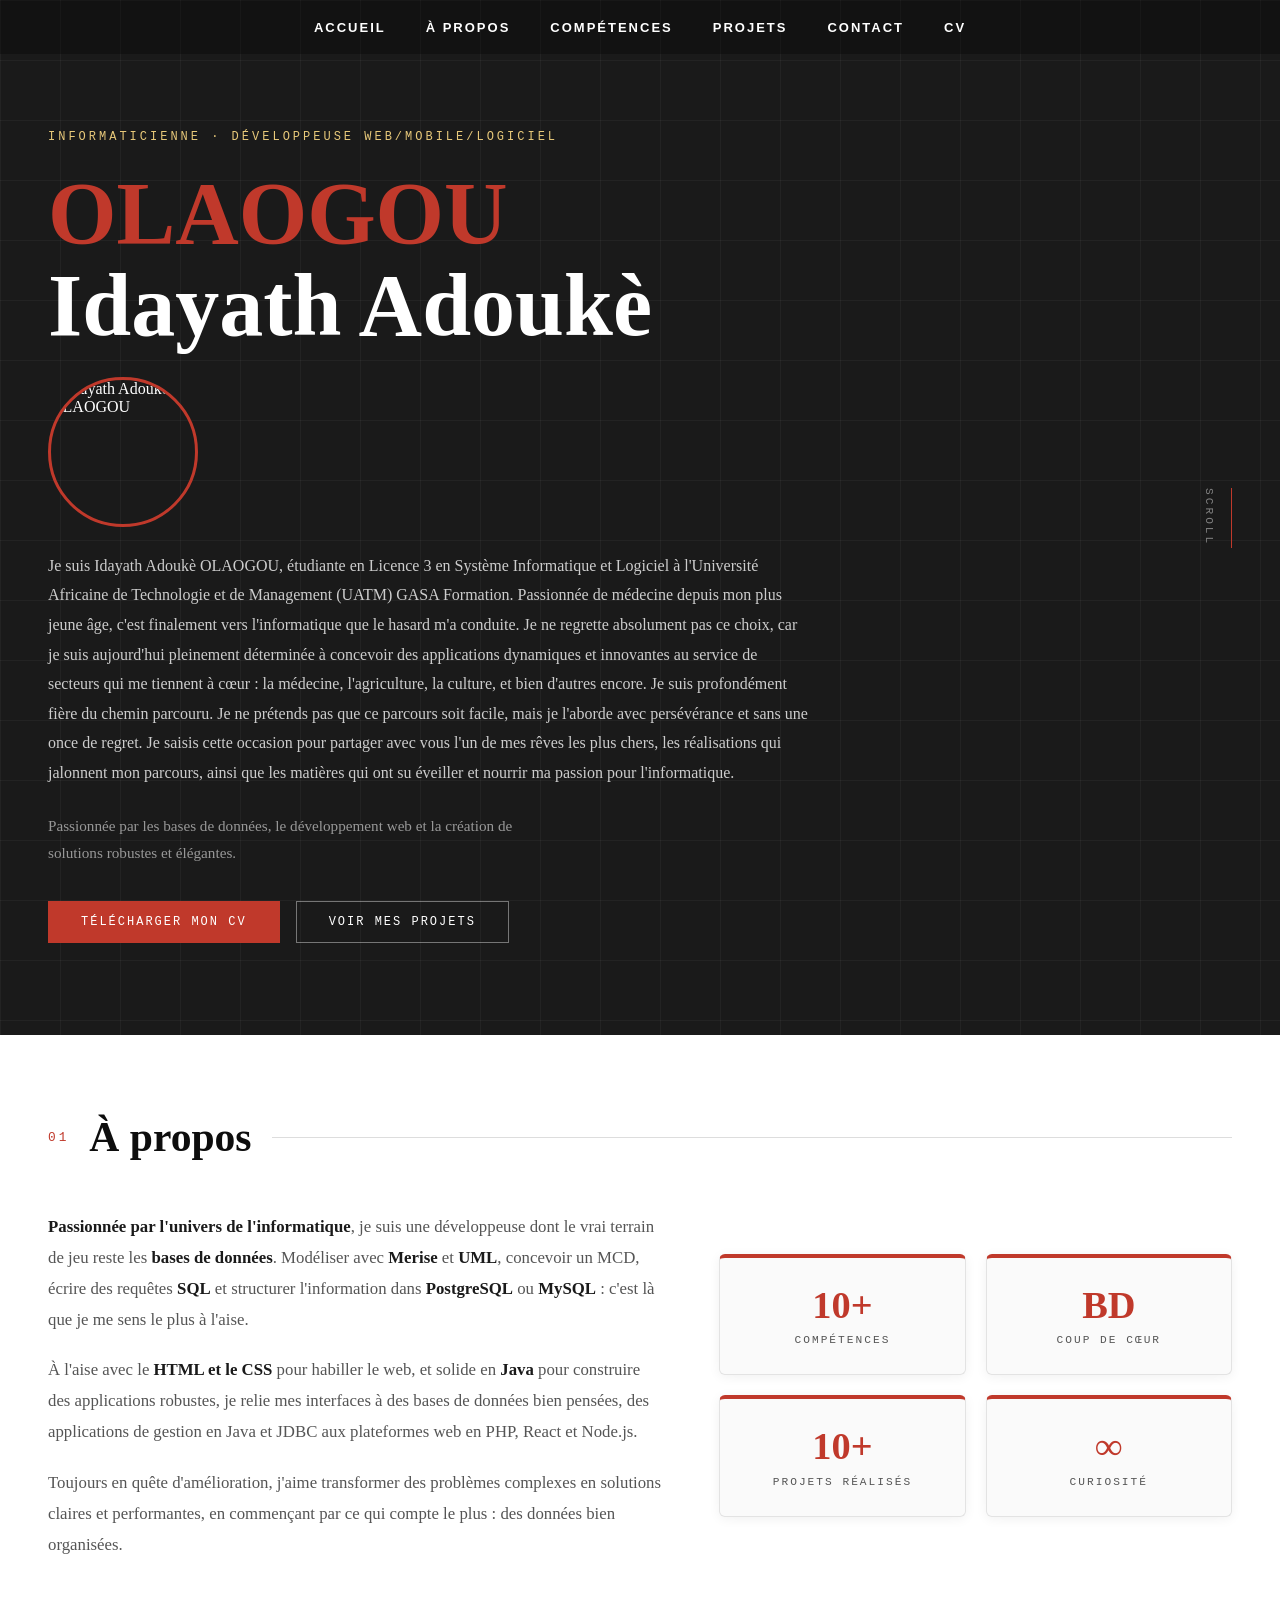
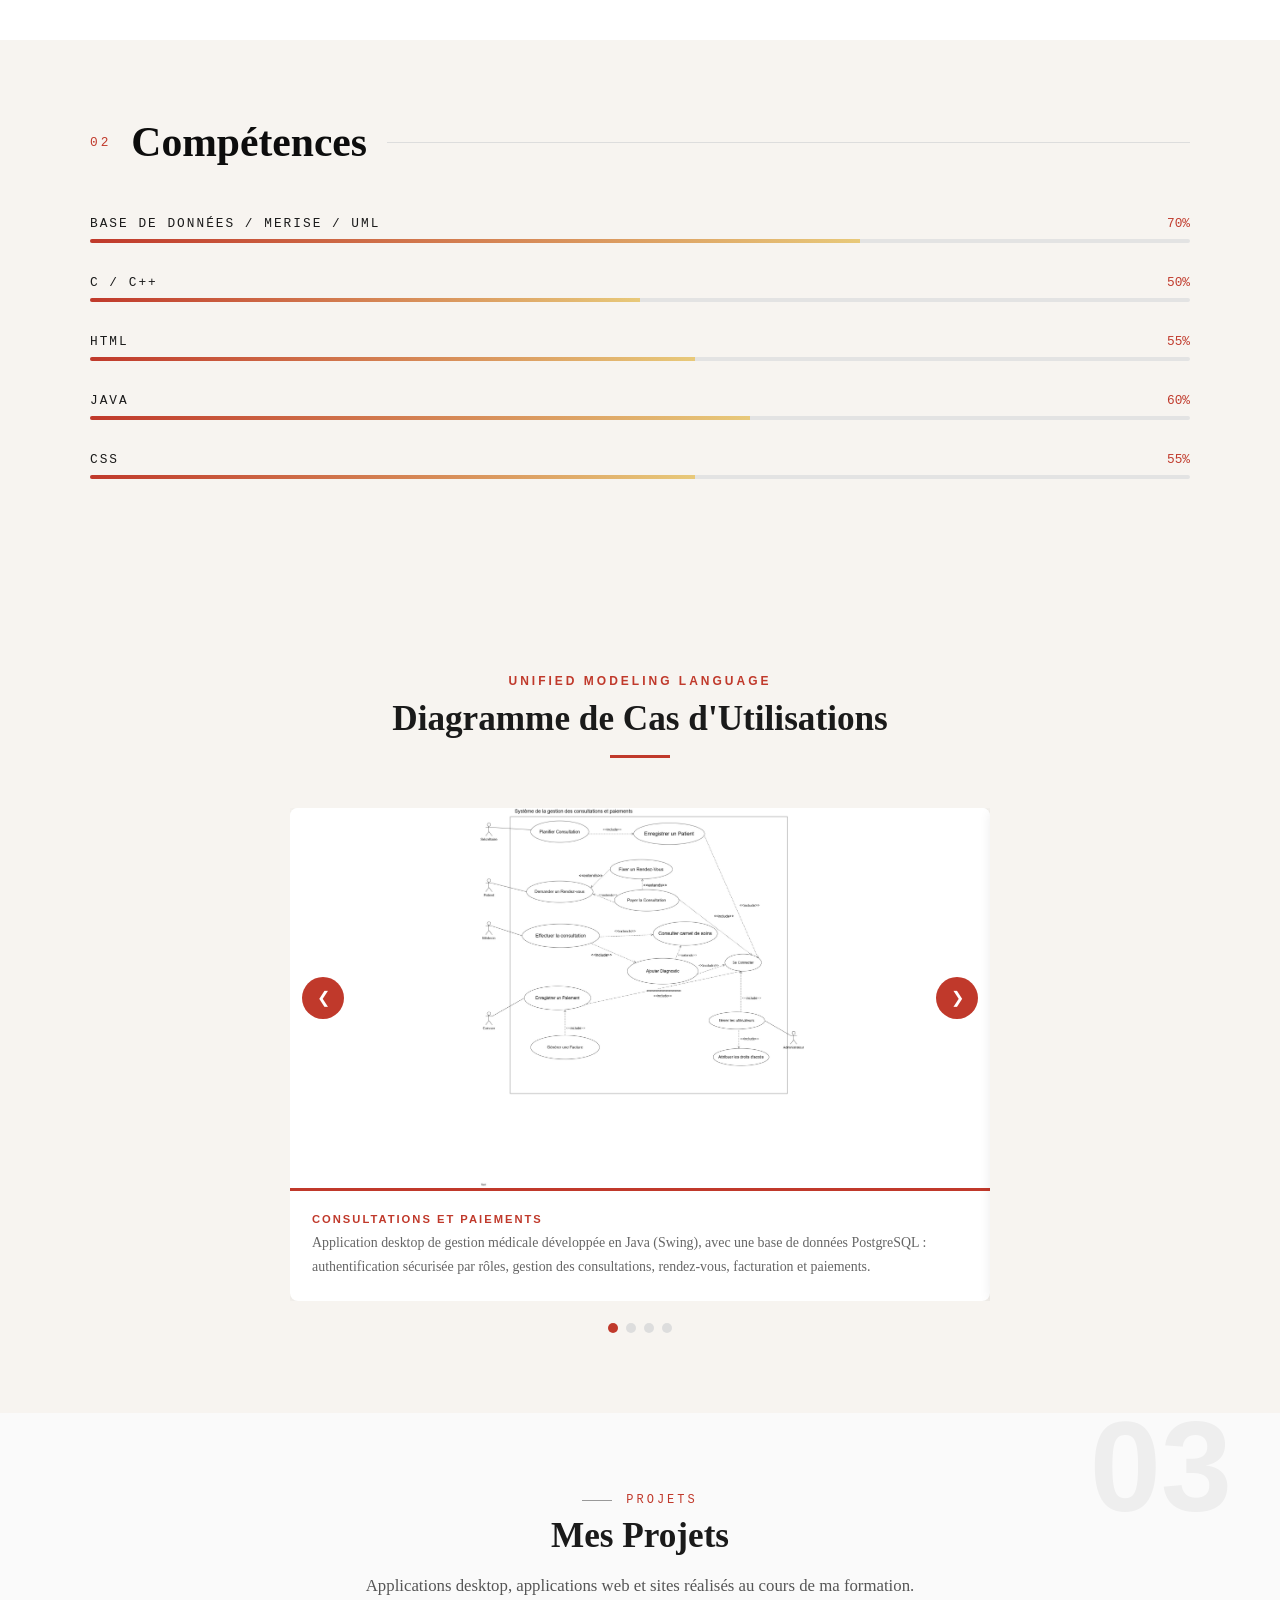
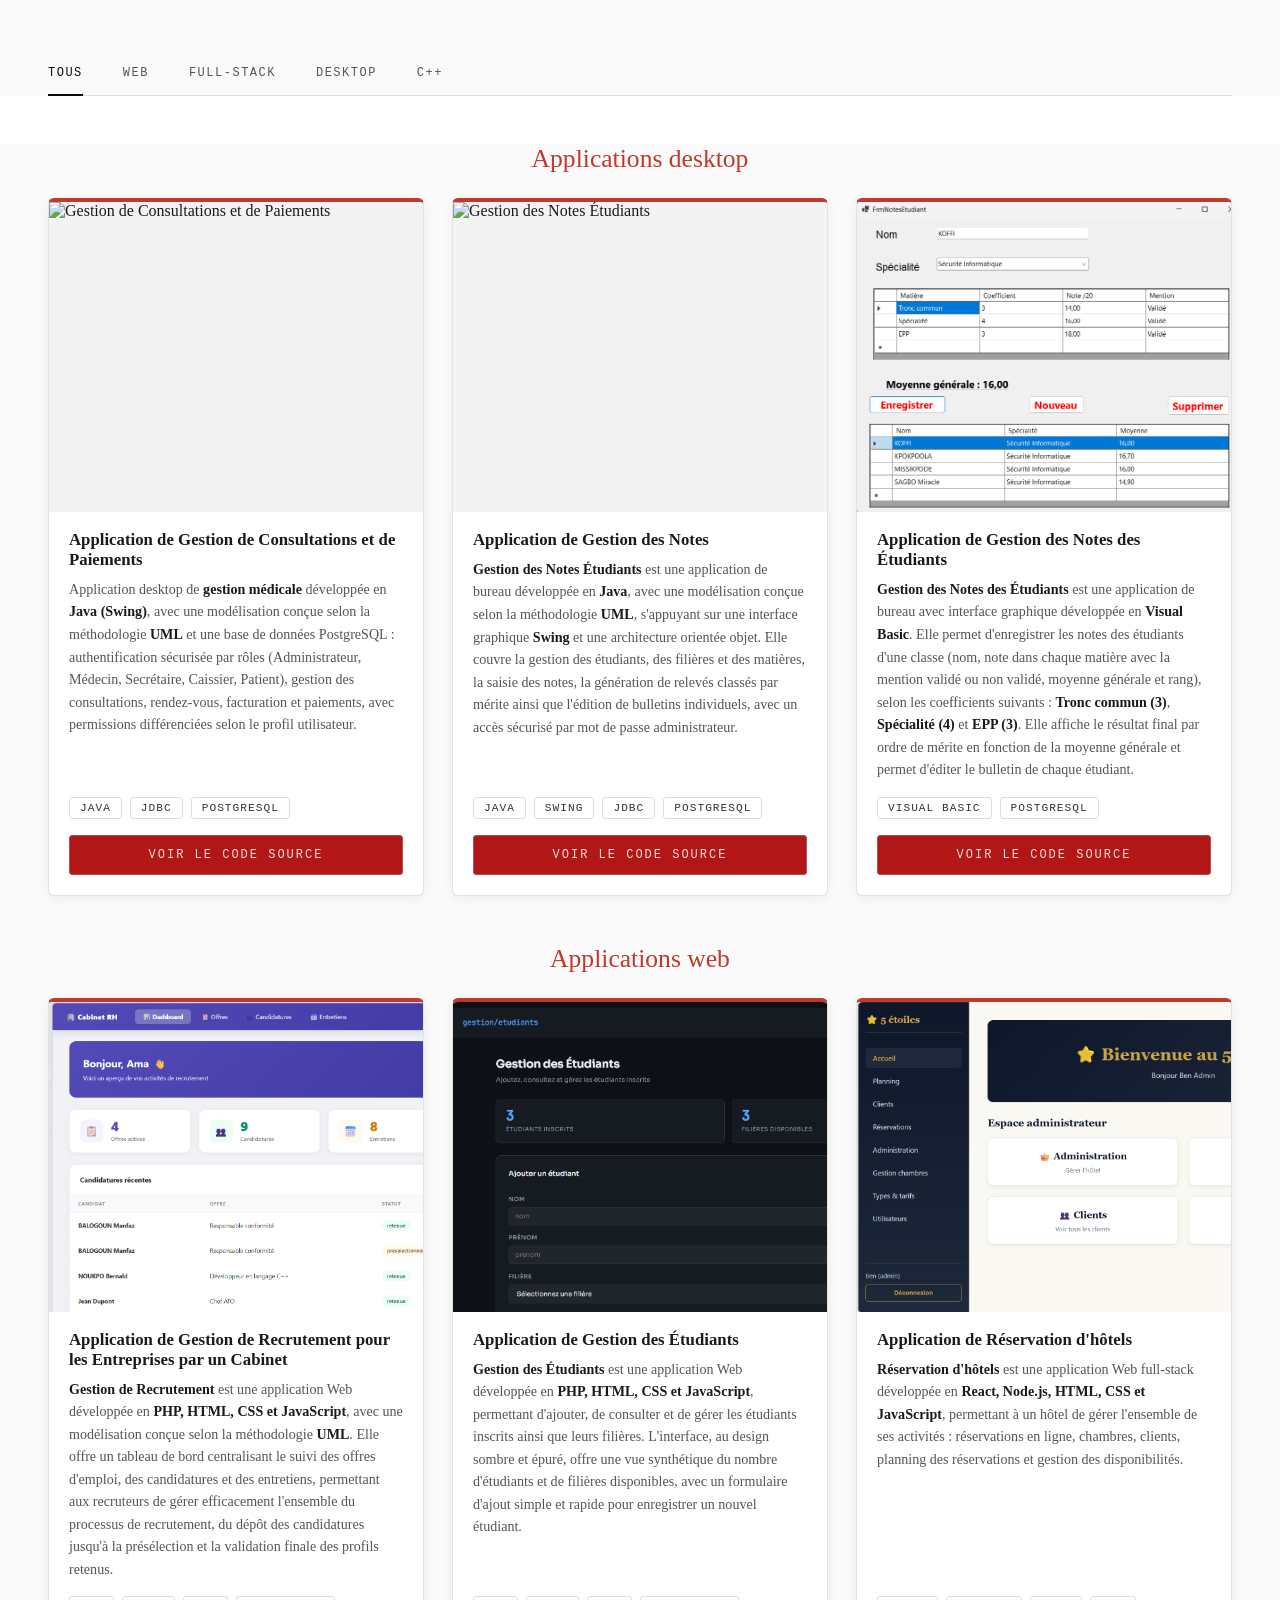
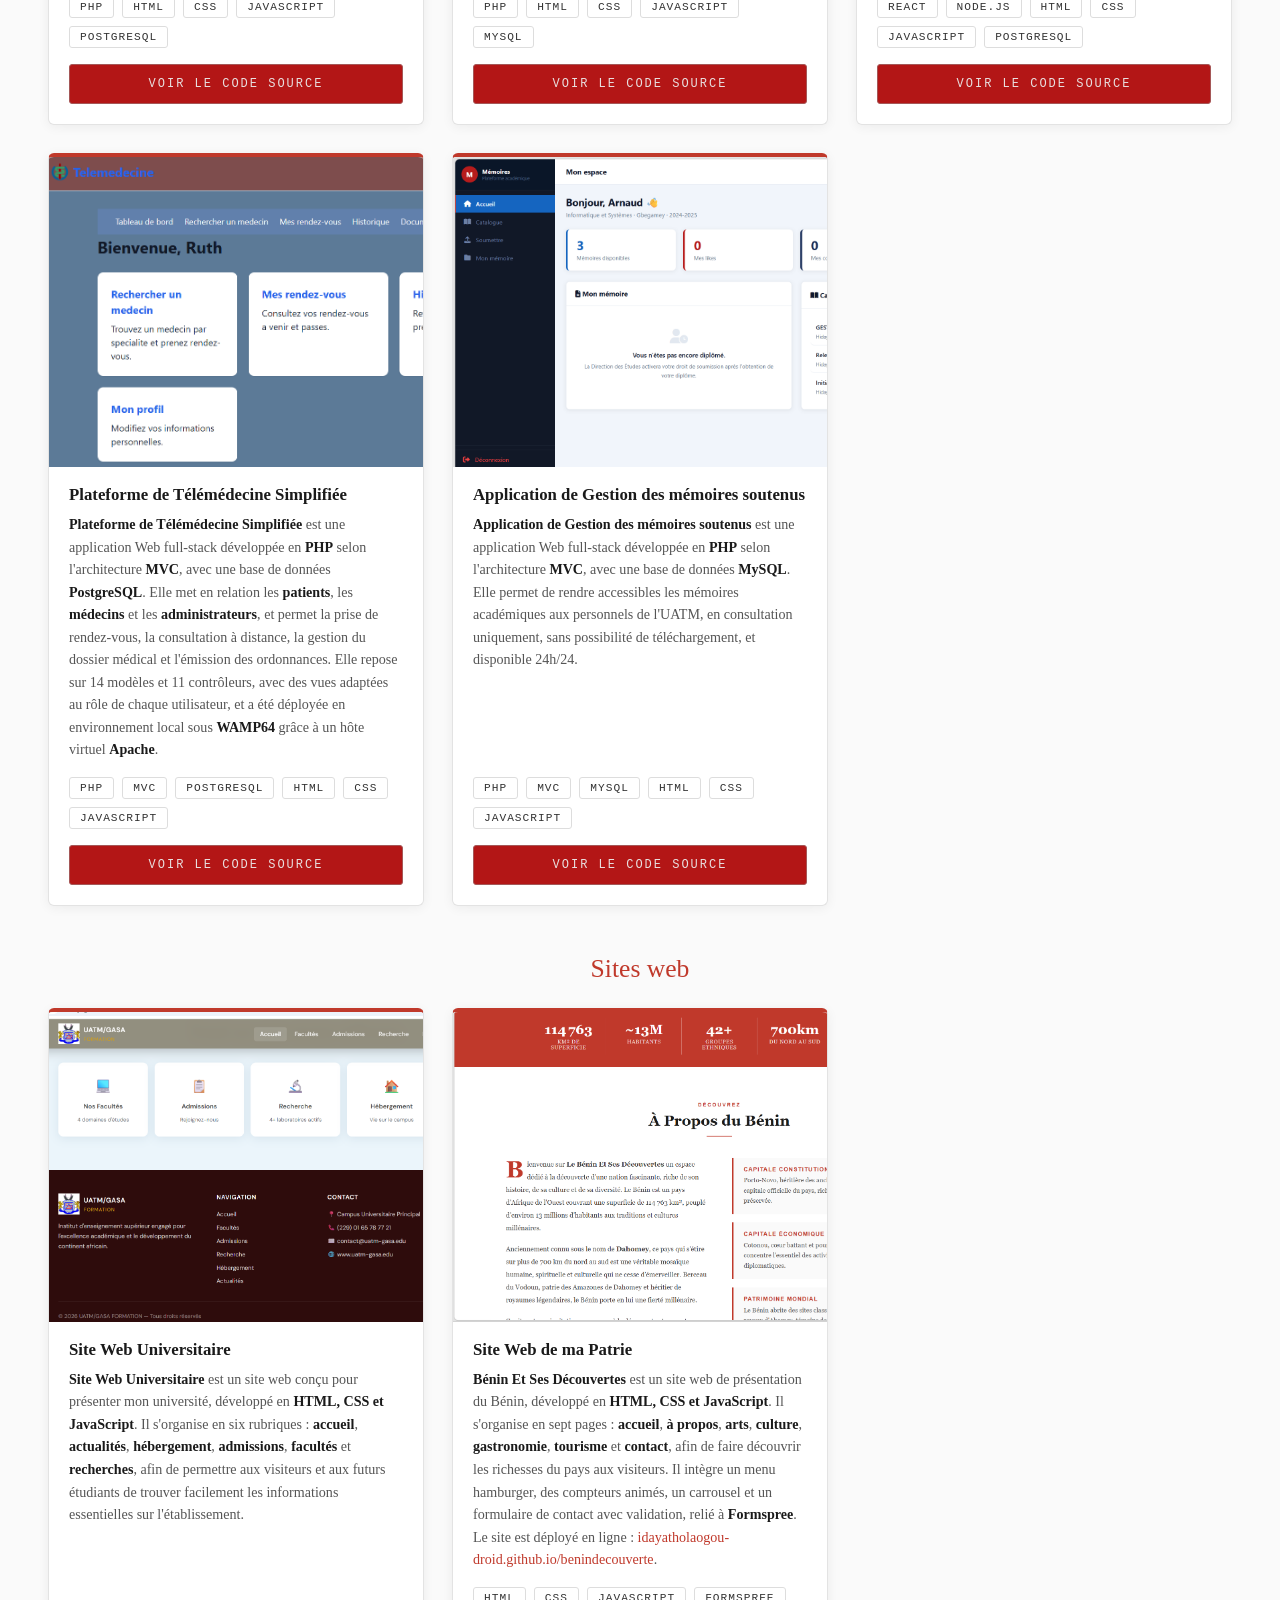
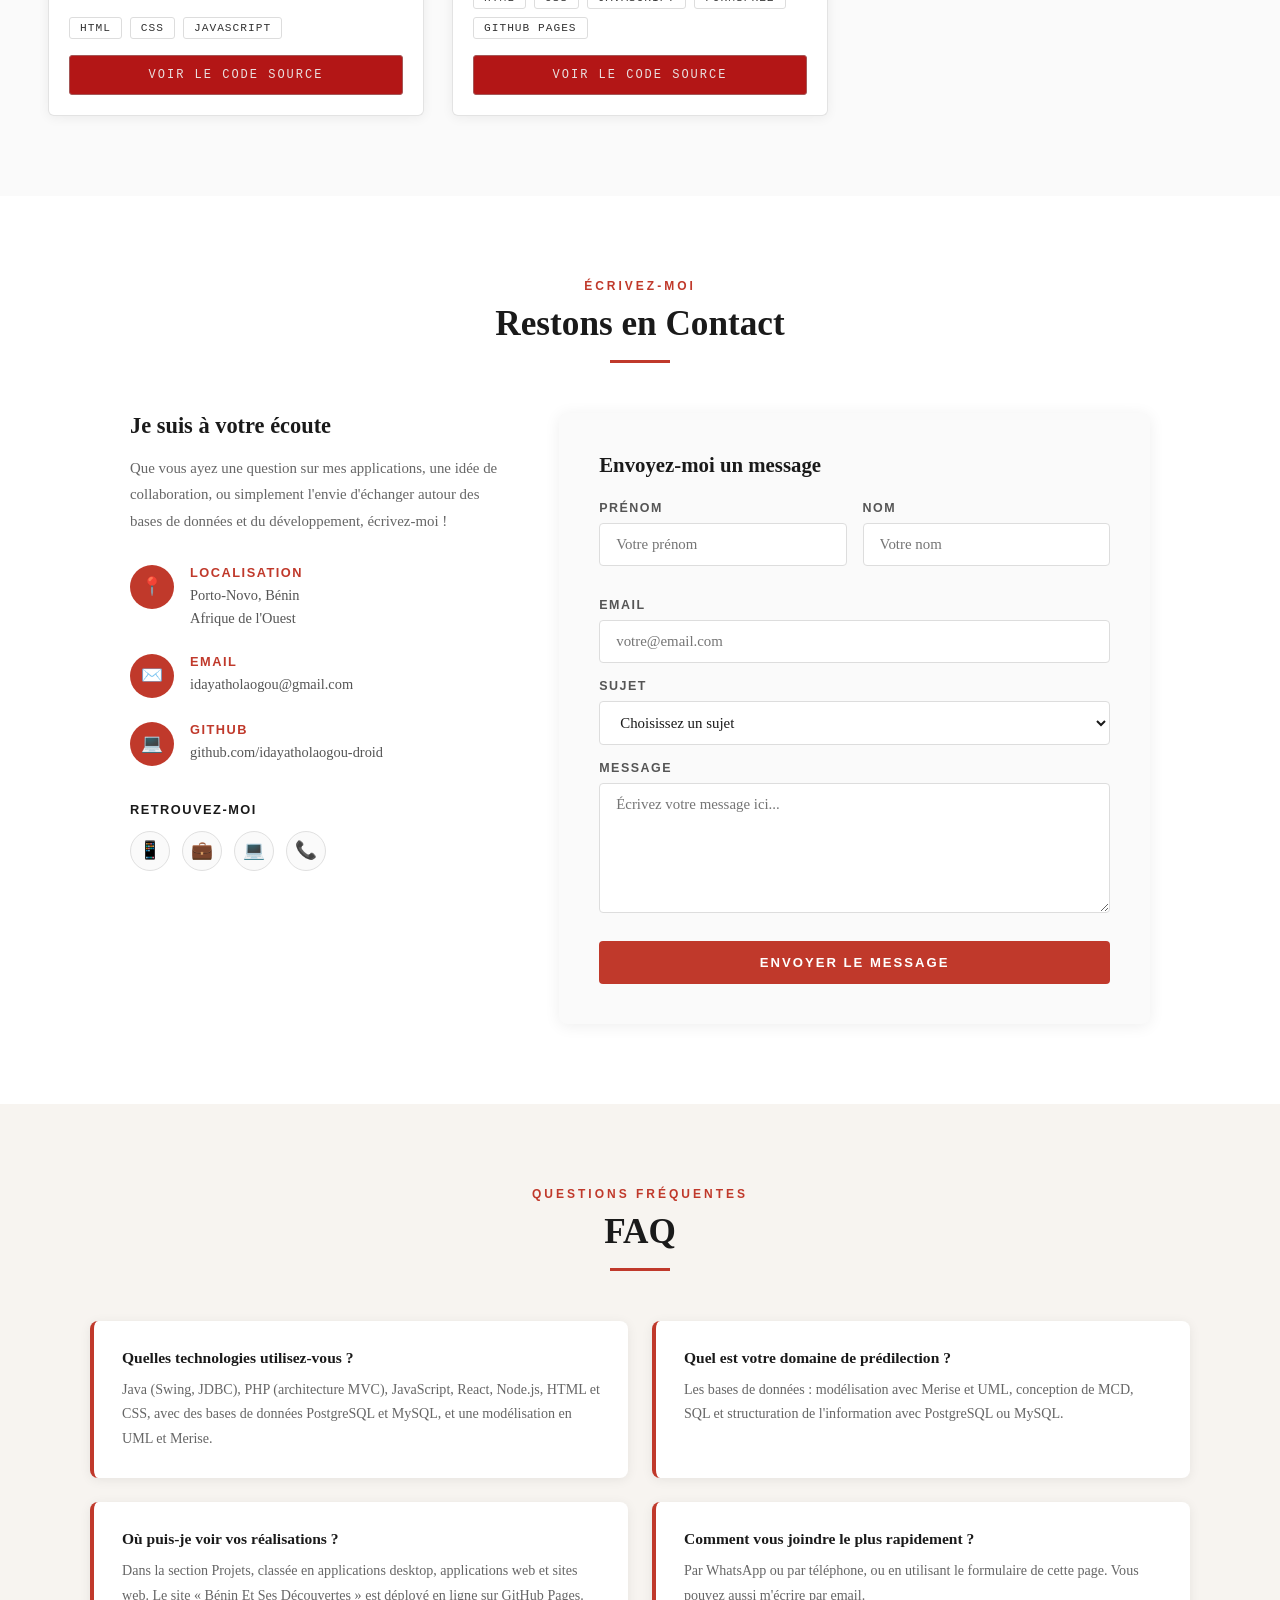
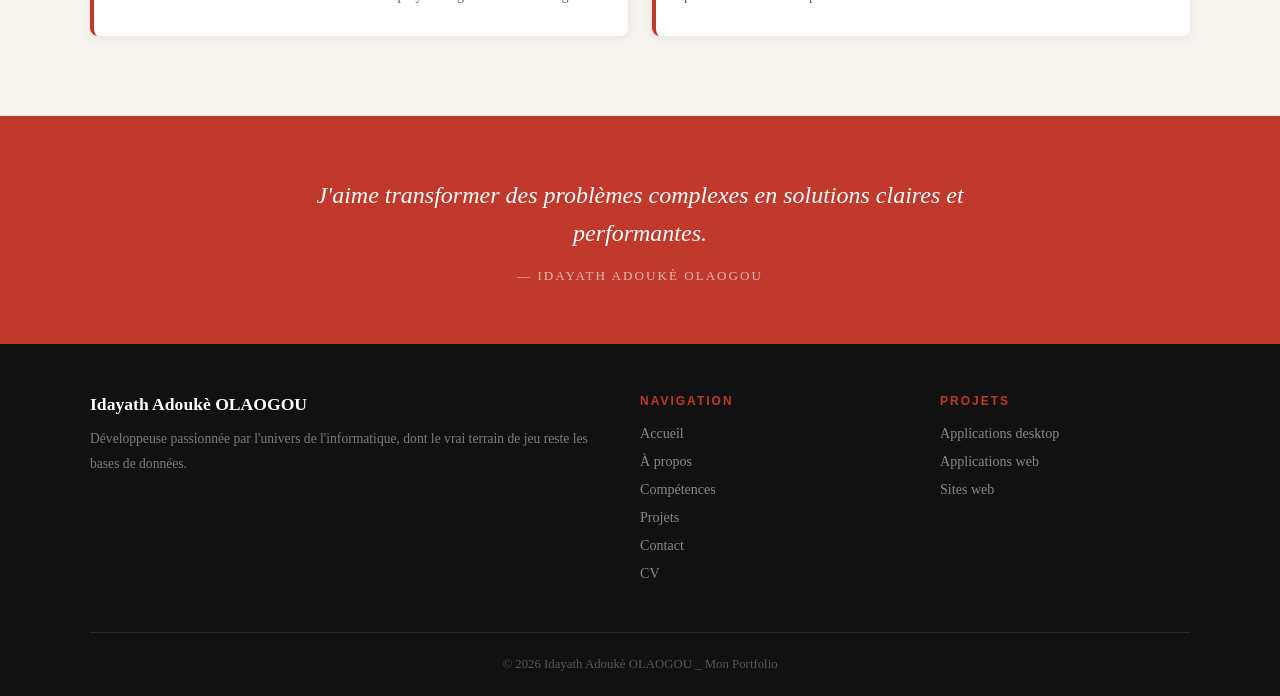
==== index.html @ afec7c39 "sauvegarde avant suppression des anciennes pages" ====
<!DOCTYPE html>
<html lang="fr">
<head>
    <meta charset="UTF-8">
    <meta name="viewport" content="width=device-width, initial-scale=1.0">
    <title>Portfolio _ Idayath Adoukè OLAOGOU</title>
    <link rel="stylesheet" href="style.css">
</head>
<body>

  <!-- ========== NAVIGATION ========== -->
  <nav class="head">
    <button class="burger" id="burgerBtn" aria-label="Ouvrir le menu" aria-expanded="false">
      <span></span><span></span><span></span>
    </button>
    <ul class="nav-links">
      <li><a href="#accueil">Accueil</a></li>
      <li><a href="#a-propos">À propos</a></li>
      <li><a href="#competences">Compétences</a></li>
      <li><a href="#projets">Projets</a></li>
      <li><a href="#contact">Contact</a></li>
      <li><a href="CV/Idayath_OLAOGOU_CV.pdf" target="_blank" rel="noopener">CV</a></li>
    </ul>
  </nav>

  <!-- ========== ACCUEIL ========== -->
  <section class="hero" id="accueil">
    <div class="hero-grid"></div>
    <div class="hero-content">
      <p class="hero-tag">Informaticienne · Développeuse Web/Mobile/Logiciel</p>
      <h1 class="hero-name"><span>OLAOGOU</span><br>Idayath Adoukè</h1>
      <img class="hero-photo" src="images/Idayath.jpg" alt="Idayath Adoukè OLAOGOU">
      <p class="hero-intro">Je suis Idayath Adoukè OLAOGOU, étudiante en Licence 3 en Système Informatique et Logiciel à l'Université Africaine de Technologie et de
        Management (UATM) GASA Formation.
        Passionnée de médecine depuis mon plus jeune âge, c'est finalement vers l'informatique que le hasard m'a conduite.
        Je ne regrette absolument pas ce choix, car je suis aujourd'hui pleinement déterminée à concevoir des applications
        dynamiques et innovantes au service de secteurs qui me tiennent à cœur : la médecine, l'agriculture, la culture,
        et bien d'autres encore. Je suis profondément fière du chemin parcouru. Je ne prétends pas que ce parcours soit
        facile, mais je l'aborde avec persévérance et sans une once de regret.
        Je saisis cette occasion pour partager avec vous l'un de mes rêves les plus chers, les réalisations
        qui jalonnent mon parcours, ainsi que les matières qui ont su éveiller et nourrir ma passion pour l'informatique.</p>
      <p class="hero-subtitle">Passionnée par les bases de données, le développement web et la création de solutions robustes et élégantes.</p>
      <a href="CV/Idayath_OLAOGOU_CV.pdf" class="hero-cta" download>Télécharger mon CV</a>
      <a href="#projets" class="hero-cta outline">Voir mes projets</a>
    </div>
    <div class="hero-line">Scroll</div>
  </section>

  <!-- ========== À PROPOS ========== -->
  <section id="a-propos" class="about-section">
    <div class="section-header">
      <span class="section-num">01</span>
      <h2 class="section-title">À propos</h2>
      <div class="section-line"></div>
    </div>
    <div class="about-grid">
      <div class="about-text">
        <p><strong>Passionnée par l'univers de l'informatique</strong>, je suis une développeuse dont le vrai terrain de jeu reste les <strong>bases de données</strong>. Modéliser avec <strong>Merise</strong> et <strong>UML</strong>, concevoir un MCD, écrire des requêtes <strong>SQL</strong> et structurer l'information dans <strong>PostgreSQL</strong> ou <strong>MySQL</strong> : c'est là que je me sens le plus à l'aise.</p>
        <p>À l'aise avec le <strong>HTML et le CSS</strong> pour habiller le web, et solide en <strong>Java</strong> pour construire des applications robustes, je relie mes interfaces à des bases de données bien pensées, des applications de gestion en Java et JDBC aux plateformes web en PHP, React et Node.js.</p>
        <p>Toujours en quête d'amélioration, j'aime transformer des problèmes complexes en solutions claires et performantes, en commençant par ce qui compte le plus : des données bien organisées.</p>
      </div>
      <div class="about-stats">
        <div class="stat-card"><div class="stat-num">10+</div><div class="stat-label">Compétences</div></div>
        <div class="stat-card"><div class="stat-num">BD</div><div class="stat-label">Coup de cœur</div></div>
        <div class="stat-card"><div class="stat-num">10+</div><div class="stat-label">Projets réalisés</div></div>
        <div class="stat-card"><div class="stat-num">∞</div><div class="stat-label">Curiosité</div></div>
      </div>
    </div>
  </section>

  <!-- ========== COMPÉTENCES ========== -->
  <section id="competences" class="skills-section">
    <div class="skills-wrapper">
      <div class="section-header">
        <span class="section-num">02</span>
        <h2 class="section-title">Compétences</h2>
        <div class="section-line"></div>
      </div>

      <div class="skill-item"><div class="skill-label"><span class="skill-name">Base de données / Merise / UML</span><span class="skill-pct">70%</span></div><div class="skill-track"><div class="skill-fill" data-width="70"></div></div></div>
      <div class="skill-item"><div class="skill-label"><span class="skill-name">C / C++</span><span class="skill-pct">50%</span></div><div class="skill-track"><div class="skill-fill" data-width="50"></div></div></div>
      <div class="skill-item"><div class="skill-label"><span class="skill-name">HTML</span><span class="skill-pct">55%</span></div><div class="skill-track"><div class="skill-fill" data-width="55"></div></div></div>
      <div class="skill-item"><div class="skill-label"><span class="skill-name">Java</span><span class="skill-pct">60%</span></div><div class="skill-track"><div class="skill-fill" data-width="60"></div></div></div>
      <div class="skill-item"><div class="skill-label"><span class="skill-name">CSS</span><span class="skill-pct">55%</span></div><div class="skill-track"><div class="skill-fill" data-width="55"></div></div></div>
    </div>
  </section>

  <!-- ========== PROJETS ========== -->
  <div id="projets">

    <section class="historiques-section">
      <div class="section-header">
        <span class="tag">Unified Modeling Language</span>
        <h2>Diagramme de Cas d'Utilisations</h2>
        <div class="divider"></div>
      </div>

      <div class="diaporama" id="historiquesDiapo">
        <button type="button" class="diaporama-btn prev" aria-label="Site précédent">&#10094;</button>

        <div class="diaporama-track">
          <div class="site-card diaporama-slide">
            <img src="images/DCU-consultations.jpg" alt="Système de la gestion de consultations et paiements"/>
            <div class="site-card-body">
              <span class="cat">Consultations et Paiements</span>
              <p>Application desktop de gestion médicale développée en Java (Swing), avec une base de données PostgreSQL : authentification sécurisée par rôles, gestion des consultations, rendez-vous, facturation et paiements.</p>
            </div>
          </div>

          <div class="site-card diaporama-slide">
            <img src="images/DCU-recrutements.jpg" alt="Système de gestion des recrutements pour un cabinet"/>
            <div class="site-card-body">
              <span class="cat">Recrutements pour un cabinet</span>
              <p>Application web en PHP, HTML, CSS et JavaScript, dotée d'un tableau de bord centralisant le suivi des offres d'emploi, des candidatures et des entretiens, du dépôt des candidatures jusqu'à la validation finale des profils retenus.</p>
            </div>
          </div>

          <div class="site-card diaporama-slide">
            <img src="images/DCU (hôtel).jpg" alt="Système de gestion de réservations d'hôtels"/>
            <div class="site-card-body">
              <span class="cat">Réservations d'hôtels</span>
              <p>Application web full-stack développée en React et Node.js, permettant à un hôtel de gérer ses réservations en ligne, ses chambres, ses clients, son planning et ses disponibilités.</p>
            </div>
          </div>

          <div class="site-card diaporama-slide">
            <img src="images/DCU_memoires-soutenus.png" alt="Système de gestion des mémoires-soutenus"/>
            <div class="site-card-body">
              <span class="cat">Memoires-soutenus</span>
              <p>Application web full-stack en PHP (architecture MVC) avec une base MySQL, qui rend les mémoires académiques accessibles aux personnels de l'UATM, en consultation uniquement, 24h/24.</p>
            </div>
          </div>
        </div>

        <button type="button" class="diaporama-btn next" aria-label="Site suivant">&#10095;</button>
      </div>
      <div class="diaporama-dots"></div>
    </section>

    <div class="projects-head">
      <span class="section-number">03</span>
      <div class="section-header">
        <p class="section-label">Projets</p>
        <h2 class="section-title">Mes Projets</h2>
        <p class="section-subtitle">Applications desktop, applications web et sites réalisés au cours de ma formation.</p>
      </div>

      <div class="filter-tabs">
        <button type="button" class="filter-tab active" data-filter="all">Tous</button>
        <button type="button" class="filter-tab" data-filter="web">Web</button>
        <button type="button" class="filter-tab" data-filter="fullstack">Full-stack</button>
        <button type="button" class="filter-tab" data-filter="desktop">Desktop</button>
        <button type="button" class="filter-tab" data-filter="cpp">C++</button>
      </div>
    </div>

    <div class="projects-list">
      <h3 class="category-title">Applications desktop</h3>
      <div class="projects-grid">
        <div class="project-card" data-category="desktop">
          <h3 class="project-title">Application de Gestion de Consultations et de Paiements</h3>
          <img src="images/Consultations.png" alt="Gestion de Consultations et de Paiements" class="project-image">
          <p class="project-desc">Application desktop de <strong>gestion médicale</strong> développée en <strong>Java (Swing)</strong>, avec une modélisation conçue selon la méthodologie <strong>UML</strong> et une base de données PostgreSQL : authentification sécurisée par rôles (Administrateur, Médecin, Secrétaire, Caissier, Patient), gestion des consultations, rendez-vous, facturation et paiements, avec permissions différenciées selon le profil utilisateur.</p>
          <div class="project-techs"><span class="tech-tag">Java</span><span class="tech-tag">JDBC</span><span class="tech-tag">PostgreSQL</span></div>
          <a class="project-btn" href="https://github.com/idayatholaogou-droid/GESTION_DES_CONSULTATIONS_ET_PAIEMENTS" target="_blank" rel="noopener">Voir le code source</a>
        </div>

        <div class="project-card" data-category="desktop">
          <h3 class="project-title">Application de Gestion des Notes</h3>
          <img src="images/Notes.png" alt="Gestion des Notes Étudiants" class="project-image">
          <p class="project-desc"><strong>Gestion des Notes Étudiants</strong> est une application de bureau développée en <strong>Java</strong>, avec une modélisation conçue selon la méthodologie <strong>UML</strong>, s'appuyant sur une interface graphique <strong>Swing</strong> et une architecture orientée objet. Elle couvre la gestion des étudiants, des filières et des matières, la saisie des notes, la génération de relevés classés par mérite ainsi que l'édition de bulletins individuels, avec un accès sécurisé par mot de passe administrateur.</p>
          <div class="project-techs"><span class="tech-tag">Java</span><span class="tech-tag">Swing</span><span class="tech-tag">JDBC</span><span class="tech-tag">PostgreSQL</span></div>
          <a class="project-btn" href="https://github.com/idayatholaogou-droid/GESTION_DES_NOTES" target="_blank" rel="noopener">Voir le code source</a>
        </div>

        <div class="project-card" data-category="desktop">
          <h3 class="project-title">Application de Gestion des Notes des Étudiants</h3>
          <img src="images/NotesEtudiants.png" alt="Gestion des Notes des Étudiants" class="project-image">
          <p class="project-desc"><strong>Gestion des Notes des Étudiants</strong> est une application de bureau avec interface graphique développée en <strong>Visual Basic</strong>. Elle permet d'enregistrer les notes des étudiants d'une classe (nom, note dans chaque matière avec la mention validé ou non validé, moyenne générale et rang), selon les coefficients suivants : <strong>Tronc commun (3)</strong>, <strong>Spécialité (4)</strong> et <strong>EPP (3)</strong>. Elle affiche le résultat final par ordre de mérite en fonction de la moyenne générale et permet d'éditer le bulletin de chaque étudiant.</p>
          <div class="project-techs"><span class="tech-tag">Visual Basic</span><span class="tech-tag">PostgreSQL</span></div>
          <a class="project-btn" href="https://github.com/idayatholaogou-droid/GESETUDIANT" target="_blank" rel="noopener">Voir le code source</a>
        </div>
      </div>

      <h3 class="category-title">Applications web</h3>
      <div class="projects-grid">
        <div class="project-card" data-category="web">
          <h3 class="project-title">Application de Gestion de Recrutement pour les Entreprises par un Cabinet</h3>
          <img src="images/recrutement.png" alt="Gestion de Recrutement" class="project-image">
          <p class="project-desc"><strong>Gestion de Recrutement</strong> est une application Web développée en <strong>PHP, HTML, CSS et JavaScript</strong>, avec une modélisation conçue selon la méthodologie <strong>UML</strong>. Elle offre un tableau de bord centralisant le suivi des offres d'emploi, des candidatures et des entretiens, permettant aux recruteurs de gérer efficacement l'ensemble du processus de recrutement, du dépôt des candidatures jusqu'à la présélection et la validation finale des profils retenus.</p>
          <div class="project-techs"><span class="tech-tag">PHP</span><span class="tech-tag">HTML</span><span class="tech-tag">CSS</span><span class="tech-tag">JavaScript</span><span class="tech-tag">PostgreSQL</span></div>
          <a class="project-btn" href="https://github.com/idayatholaogou-droid/Syst-me-de-recrutements" target="_blank" rel="noopener">Voir le code source</a>
        </div>

        <div class="project-card" data-category="web">
          <h3 class="project-title">Application de Gestion des Étudiants</h3>
          <img src="images/Etudiant.png" alt="Gestion des Étudiants" class="project-image">
          <p class="project-desc"><strong>Gestion des Étudiants</strong> est une application Web développée en <strong>PHP, HTML, CSS et JavaScript</strong>, permettant d'ajouter, de consulter et de gérer les étudiants inscrits ainsi que leurs filières. L'interface, au design sombre et épuré, offre une vue synthétique du nombre d'étudiants et de filières disponibles, avec un formulaire d'ajout simple et rapide pour enregistrer un nouvel étudiant.</p>
          <div class="project-techs"><span class="tech-tag">PHP</span><span class="tech-tag">HTML</span><span class="tech-tag">CSS</span><span class="tech-tag">JavaScript</span><span class="tech-tag">MySQL</span></div>
          <a class="project-btn" href="https://github.com/idayatholaogou-droid/Gestion_Etudiant" target="_blank" rel="noopener">Voir le code source</a>
        </div>

        <div class="project-card" data-category="web fullstack">
          <h3 class="project-title">Application de Réservation d'hôtels</h3>
          <img src="images/Hotel.png" alt="Réservation d'hôtels" class="project-image">
          <p class="project-desc"><strong>Réservation d'hôtels</strong> est une application Web full-stack développée en <strong>React, Node.js, HTML, CSS et JavaScript</strong>, permettant à un hôtel de gérer l'ensemble de ses activités : réservations en ligne, chambres, clients, planning des réservations et gestion des disponibilités.</p>
          <div class="project-techs"><span class="tech-tag">React</span><span class="tech-tag">Node.js</span><span class="tech-tag">HTML</span><span class="tech-tag">CSS</span><span class="tech-tag">JavaScript</span><span class="tech-tag">PostgreSQL</span></div>
          <a class="project-btn" href="https://github.com/idayatholaogou-droid/HOTEL_RESERVATION" target="_blank" rel="noopener">Voir le code source</a>
        </div>

        <div class="project-card" data-category="web fullstack">
          <h3 class="project-title">Plateforme de Télémédecine Simplifiée</h3>
          <img src="images/Telemedecine.png" alt="Plateforme de Télémédecine Simplifiée" class="project-image">
          <p class="project-desc"><strong>Plateforme de Télémédecine Simplifiée</strong> est une application Web full-stack développée en <strong>PHP</strong> selon l'architecture <strong>MVC</strong>, avec une base de données <strong>PostgreSQL</strong>. Elle met en relation les <strong>patients</strong>, les <strong>médecins</strong> et les <strong>administrateurs</strong>, et permet la prise de rendez-vous, la consultation à distance, la gestion du dossier médical et l'émission des ordonnances. Elle repose sur 14 modèles et 11 contrôleurs, avec des vues adaptées au rôle de chaque utilisateur, et a été déployée en environnement local sous <strong>WAMP64</strong> grâce à un hôte virtuel <strong>Apache</strong>.</p>
          <div class="project-techs"><span class="tech-tag">PHP</span><span class="tech-tag">MVC</span><span class="tech-tag">PostgreSQL</span><span class="tech-tag">HTML</span><span class="tech-tag">CSS</span><span class="tech-tag">JavaScript</span></div>
          <a class="project-btn" href="https://github.com/idayatholaogou-droid/plateforme_telemedecine" target="_blank" rel="noopener">Voir le code source</a>
        </div>

        <div class="project-card" data-category="web fullstack">
          <h3 class="project-title">Application de Gestion des mémoires soutenus</h3>
          <img src="images/memoires.png" alt="Gestion des mémoires soutenus" class="project-image">
          <p class="project-desc"><strong>Application de Gestion des mémoires soutenus</strong> est une application Web full-stack développée en <strong>PHP</strong> selon l'architecture <strong>MVC</strong>, avec une base de données <strong>MySQL</strong>. Elle permet de rendre accessibles les mémoires académiques aux personnels de l'UATM, en consultation uniquement, sans possibilité de téléchargement, et disponible 24h/24.</p>
          <div class="project-techs"><span class="tech-tag">PHP</span><span class="tech-tag">MVC</span><span class="tech-tag">MySQL</span><span class="tech-tag">HTML</span><span class="tech-tag">CSS</span><span class="tech-tag">JavaScript</span></div>
          <a class="project-btn" href="https://github.com/ElielDev487/Gestion-des-memoires-soutenu" target="_blank" rel="noopener">Voir le code source</a>
        </div>
      </div>

      <h3 class="category-title">Sites web</h3>
      <div class="projects-grid">
        <div class="project-card" data-category="web">
          <h3 class="project-title">Site Web Universitaire</h3>
          <img src="images/site_GASA.png" alt="Site Web Universitaire" class="project-image">
          <p class="project-desc"><strong>Site Web Universitaire</strong> est un site web conçu pour présenter mon université, développé en <strong>HTML, CSS et JavaScript</strong>. Il s'organise en six rubriques : <strong>accueil</strong>, <strong>actualités</strong>, <strong>hébergement</strong>, <strong>admissions</strong>, <strong>facultés</strong> et <strong>recherches</strong>, afin de permettre aux visiteurs et aux futurs étudiants de trouver facilement les informations essentielles sur l'établissement.</p>
          <div class="project-techs"><span class="tech-tag">HTML</span><span class="tech-tag">CSS</span><span class="tech-tag">JavaScript</span></div>
          <a class="project-btn" href="https://github.com/idayatholaogou-droid/Page_Web/tree/develop/Partie%203" target="_blank" rel="noopener">Voir le code source</a>
        </div>

        <div class="project-card" data-category="web">
          <h3 class="project-title">Site Web de ma Patrie</h3>
          <img src="images/benin.png" alt="Bénin Et Ses Découvertes" class="project-image">
          <p class="project-desc"><strong>Bénin Et Ses Découvertes</strong> est un site web de présentation du Bénin, développé en <strong>HTML, CSS et JavaScript</strong>. Il s'organise en sept pages : <strong>accueil</strong>, <strong>à propos</strong>, <strong>arts</strong>, <strong>culture</strong>, <strong>gastronomie</strong>, <strong>tourisme</strong> et <strong>contact</strong>, afin de faire découvrir les richesses du pays aux visiteurs. Il intègre un menu hamburger, des compteurs animés, un carrousel et un formulaire de contact avec validation, relié à <strong>Formspree</strong>. Le site est déployé en ligne : <a href="https://idayatholaogou-droid.github.io/benindecouverte/" target="_blank" rel="noopener">idayatholaogou-droid.github.io/benindecouverte</a>.</p>
          <div class="project-techs"><span class="tech-tag">HTML</span><span class="tech-tag">CSS</span><span class="tech-tag">JavaScript</span><span class="tech-tag">Formspree</span><span class="tech-tag">GitHub Pages</span></div>
          <a class="project-btn" href="https://github.com/idayatholaogou-droid/benindecouverte" target="_blank" rel="noopener">Voir le code source</a>
        </div>
      </div>
    </div>
  </div>

  <!-- ========== CONTACT ========== -->
  <section class="contact-section" id="contact">
    <div class="section-header">
      <span class="tag">Écrivez-moi</span>
      <h2>Restons en Contact</h2>
      <div class="divider"></div>
    </div>

    <div class="contact-grid">
      <div class="contact-infos">
        <h3>Je suis à votre écoute</h3>
        <p>Que vous ayez une question sur mes applications, une idée de collaboration, ou simplement l'envie d'échanger autour des bases de données et du développement, écrivez-moi !</p>

        <div class="info-item">
          <div class="info-icon">📍</div>
          <div class="info-text">
            <h4>Localisation</h4>
            <p>Porto-Novo, Bénin<br>Afrique de l'Ouest</p>
          </div>
        </div>

        <div class="info-item">
          <div class="info-icon">✉️</div>
          <div class="info-text">
            <h4>Email</h4>
            <p><a href="mailto:idayatholaogou@gmail.com">idayatholaogou@gmail.com</a></p>
          </div>
        </div>

        <div class="info-item">
          <div class="info-icon">💻</div>
          <div class="info-text">
            <h4>GitHub</h4>
            <p><a href="https://github.com/idayatholaogou-droid" target="_blank" rel="noopener">github.com/idayatholaogou-droid</a></p>
          </div>
        </div>

        <div class="reseaux">
          <h4>Retrouvez-moi</h4>
          <div class="reseaux-icons">
            <a href="https://wa.me/2290147932283" class="reseau-btn" target="_blank" rel="noopener" title="WhatsApp">📱</a>
            <a href="https://www.linkedin.com/in/IdayathOlaogou" class="reseau-btn" target="_blank" rel="noopener" title="LinkedIn">💼</a>
            <a href="https://github.com/idayatholaogou-droid" class="reseau-btn" target="_blank" rel="noopener" title="GitHub">💻</a>
            <a href="tel:+2290146898851" class="reseau-btn" title="Numéro de téléphone">📞</a>
          </div>
        </div>
      </div>

      <div class="contact-form">
        <h3>Envoyez-moi un message</h3>
        <form action="https://formspree.io/f/xzdlzwea" method="POST">
          <div class="form-row">
            <div class="form-group">
              <label for="prenom">Prénom</label>
              <input type="text" id="prenom" name="prenom" placeholder="Votre prénom">
            </div>
            <div class="form-group">
              <label for="nom">Nom</label>
              <input type="text" id="nom" name="nom" placeholder="Votre nom">
            </div>
          </div>
          <div class="form-group">
            <label for="email">Email</label>
            <input type="email" id="email" name="email" placeholder="votre@email.com" required>
          </div>
          <div class="form-group">
            <label for="sujet">Sujet</label>
            <select id="sujet" name="sujet">
              <option value="">Choisissez un sujet</option>
              <option value="projet">Question sur un projet</option>
              <option value="collaboration">Proposition de collaboration</option>
              <option value="base-de-donnees">Base de données</option>
              <option value="autre">Autre</option>
            </select>
          </div>
          <div class="form-group">
            <label for="message">Message</label>
            <textarea id="message" name="message" placeholder="Écrivez votre message ici..." required></textarea>
          </div>
          <button type="submit" class="form-submit">Envoyer le message</button>
        </form>
      </div>
    </div>
  </section>

  <!-- ========== FAQ ========== -->
  <section class="faq-section">
    <div class="section-header">
      <span class="tag">Questions fréquentes</span>
      <h2>FAQ</h2>
      <div class="divider"></div>
    </div>

    <div class="faq-grid">
      <div class="faq-card">
        <h4>Quelles technologies utilisez-vous ?</h4>
        <p>Java (Swing, JDBC), PHP (architecture MVC), JavaScript, React, Node.js, HTML et CSS, avec des bases de données PostgreSQL et MySQL, et une modélisation en UML et Merise.</p>
      </div>
      <div class="faq-card">
        <h4>Quel est votre domaine de prédilection ?</h4>
        <p>Les bases de données : modélisation avec Merise et UML, conception de MCD, SQL et structuration de l'information avec PostgreSQL ou MySQL.</p>
      </div>
      <div class="faq-card">
        <h4>Où puis-je voir vos réalisations ?</h4>
        <p>Dans la section Projets, classée en applications desktop, applications web et sites web. Le site « Bénin Et Ses Découvertes » est déployé en ligne sur GitHub Pages.</p>
      </div>
      <div class="faq-card">
        <h4>Comment vous joindre le plus rapidement ?</h4>
        <p>Par WhatsApp ou par téléphone, ou en utilisant le formulaire de cette page. Vous pouvez aussi m'écrire par email.</p>
      </div>
    </div>
  </section>

  <!-- ========== CITATION ========== -->
  <div class="quote-section">
    <blockquote>
      J'aime transformer des problèmes complexes en solutions claires et performantes.
    </blockquote>
    <cite>— Idayath Adoukè OLAOGOU</cite>
  </div>

  <!-- ========== PIED DE PAGE ========== -->
  <footer>
    <div class="footer-grid">
      <div class="footer-brand">
        <h3>Idayath Adoukè OLAOGOU</h3>
        <p>Développeuse passionnée par l'univers de l'informatique, dont le vrai terrain de jeu reste les bases de données.</p>
      </div>
      <div class="footer-links">
        <h4>Navigation</h4>
        <ul>
          <li><a href="#accueil">Accueil</a></li>
          <li><a href="#a-propos">À propos</a></li>
          <li><a href="#competences">Compétences</a></li>
          <li><a href="#projets">Projets</a></li>
          <li><a href="#contact">Contact</a></li>
          <li><a href="CV/Idayath_OLAOGOU_CV.pdf" target="_blank" rel="noopener">CV</a></li>
        </ul>
      </div>
      <div class="footer-links">
        <h4>Projets</h4>
        <ul>
          <li><a href="#projets">Applications desktop</a></li>
          <li><a href="#projets">Applications web</a></li>
          <li><a href="#projets">Sites web</a></li>
        </ul>
      </div>
    </div>
    <div class="footer-bottom">
      <p>© 2026 Idayath Adoukè OLAOGOU _ Mon Portfolio</p>
    </div>
  </footer>

  <script src="script.js"></script>
</body>
</html>
---- style.css ----
:root {
    --accent: #c0392b;
    --accent2: #8e2a1f;
    --font-display: 'Georgia', serif;
}

* { margin: 0; padding: 0; box-sizing: border-box; }

html { scroll-behavior: smooth; }

body {
    font-family: 'Georgia', serif;
    color: #1a1a1a;
    background-color: #fff;
}

.head {
    position: absolute;
    top: 0; left: 0;
    width: 100%;
    z-index: 10;
    background: rgba(0,0,0,0.30);
    padding: 18px 0;
}
.head ul {
    list-style: none;
    display: flex;
    justify-content: center;
    gap: 40px;
}
.head ul li a {
    color: #fff;
    text-decoration: none;
    font-family: Arial, sans-serif;
    font-size: 13px;
    font-weight: 700;
    letter-spacing: 2px;
    text-transform: uppercase;
    transition: color 0.3s;
}
.head ul li a:hover { color: #e8c97a; }
.head ul li a.active {
    color: #c0392b;
    border-bottom: 2px solid #c0392b;
    padding-bottom: 2px;
}

.burger {
    display: none;
    flex-direction: column;
    justify-content: space-between;
    width: 26px;
    height: 19px;
    background: transparent;
    border: none;
    cursor: pointer;
    position: absolute;
    right: 24px;
    top: 20px;
    z-index: 20;
    padding: 0;
}
.burger span {
    display: block;
    height: 3px;
    width: 100%;
    background: #fff;
    border-radius: 2px;
    transition: transform 0.3s ease, opacity 0.3s ease;
}
.burger.open span:nth-child(1) { transform: translateY(8px) rotate(45deg); }
.burger.open span:nth-child(2) { opacity: 0; }
.burger.open span:nth-child(3) { transform: translateY(-8px) rotate(-45deg); }

.section-header {
    text-align: center;
    margin-bottom: 50px;
}
.section-header .tag {
    font-size: 0.75rem;
    letter-spacing: 3px;
    text-transform: uppercase;
    color: #c0392b;
    font-family: Arial, sans-serif;
    font-weight: 700;
}
.section-header h2 {
    font-size: 2.2rem;
    color: #1a1a1a;
    margin-top: 10px;
    font-weight: 700;
}
.section-header .divider {
    width: 60px;
    height: 3px;
    background: #c0392b;
    margin: 16px auto 0;
}

.about-section .section-header,
.skills-section .section-header {
    display: flex;
    align-items: center;
    gap: 20px;
    text-align: left;
    margin-bottom: 50px;
}
.section-num {
    font-family: 'Courier New', monospace;
    font-size: 0.8rem;
    letter-spacing: 3px;
    color: var(--accent);
}
.about-section .section-title,
.skills-section .section-title {
    margin: 0;
    font-size: clamp(1.8rem, 4vw, 2.6rem);
    font-weight: 700;
    color: #0d0d0d;
}
.section-line {
    flex: 1;
    height: 1px;
    background: #ddd;
}

.hero {
    position: relative;
    min-height: 100vh;
    display: flex;
    align-items: center;
    padding: 130px 48px 80px;
    background: #1a1a1a;
    color: #fff;
    overflow: hidden;
}
.hero-grid {
    position: absolute;
    inset: 0;
    background-image:
        linear-gradient(rgba(255,255,255,0.04) 1px, transparent 1px),
        linear-gradient(90deg, rgba(255,255,255,0.04) 1px, transparent 1px);
    background-size: 60px 60px;
}
.hero-content {
    position: relative;
    z-index: 1;
    max-width: 760px;
}
.hero-tag {
    font-family: 'Courier New', monospace;
    font-size: 0.75rem;
    letter-spacing: 3px;
    text-transform: uppercase;
    color: #e8c97a;
    margin-bottom: 1.5rem;
}
.hero-name {
    font-size: clamp(3rem, 7vw, 5.5rem);
    font-weight: 700;
    line-height: 1.05;
    margin-bottom: 1.5rem;
}
.hero-name span { color: var(--accent); }
.hero-photo {
    display: block;
    width: 150px;
    height: 150px;
    border-radius: 50%;
    object-fit: cover;
    border: 3px solid var(--accent);
    margin-bottom: 1.5rem;
}
.hero-intro {
    font-size: 1rem;
    line-height: 1.85;
    color: rgba(255,255,255,0.78);
    margin-bottom: 1.5rem;
}
.hero-subtitle {
    font-size: 0.95rem;
    line-height: 1.8;
    color: rgba(255,255,255,0.55);
    max-width: 520px;
    margin-bottom: 2.2rem;
}
.hero-cta {
    display: inline-block;
    margin: 0 12px 12px 0;
    padding: 0.8rem 2rem;
    border: 1px solid var(--accent);
    background: var(--accent);
    color: #fff;
    text-decoration: none;
    font-family: 'Courier New', monospace;
    font-size: 0.75rem;
    letter-spacing: 2px;
    text-transform: uppercase;
    transition: background 0.3s, border-color 0.3s;
}
.hero-cta:hover { background: #a93226; border-color: #a93226; }
.hero-cta.outline {
    background: transparent;
    border-color: rgba(255,255,255,0.4);
}
.hero-cta.outline:hover { border-color: #e8c97a; color: #e8c97a; background: transparent; }

.hero-line {
    position: absolute;
    right: 48px;
    top: 50%;
    transform: translateY(-50%);
    display: flex;
    flex-direction: column;
    align-items: center;
    gap: 1rem;
    color: rgba(255,255,255,0.45);
    font-family: 'Courier New', monospace;
    font-size: 0.7rem;
    letter-spacing: 3px;
    text-transform: uppercase;
    writing-mode: vertical-rl;
}
.hero-line::before {
    content: '';
    width: 1px;
    height: 60px;
    background: var(--accent);
}

.about-section {
    padding: 80px 48px;
    background: #fff;
}
.about-grid {
    display: grid;
    grid-template-columns: 1.2fr 1fr;
    gap: 56px;
    align-items: center;
}
.about-text p {
    margin-bottom: 1.2rem;
    font-size: 1.05rem;
    line-height: 1.85;
    color: #555;
}
.about-text p:last-child { margin-bottom: 0; }
.about-text strong { color: #1a1a1a; font-weight: 700; }

.about-stats {
    display: grid;
    grid-template-columns: repeat(2, 1fr);
    gap: 20px;
}
.stat-card {
    padding: 28px 20px;
    text-align: center;
    background: #fafafa;
    border: 1px solid #e3e3e3;
    border-top: 4px solid #c0392b;
    border-radius: 6px;
    box-shadow: 0 2px 12px rgba(0,0,0,0.06);
    transition: transform 0.3s, box-shadow 0.3s;
}
.stat-card:hover {
    transform: translateY(-4px);
    box-shadow: 0 8px 24px rgba(0,0,0,0.12);
}
.stat-num {
    margin-bottom: 10px;
    font-size: 2.4rem;
    font-weight: 700;
    line-height: 1;
    color: var(--accent);
}
.stat-label {
    font-family: 'Courier New', monospace;
    font-size: 0.7rem;
    letter-spacing: 2px;
    text-transform: uppercase;
    color: #555;
}

.skills-section {
    padding: 80px 48px;
    background: #f7f4f0;
}
.skills-wrapper {
    max-width: 1100px;
    margin: 0 auto;
}
.skill-item {
    margin-bottom: 2rem;
    opacity: 0;
    transform: translateX(-20px);
    transition: opacity 0.6s ease, transform 0.6s ease;
}
.skill-item.visible { opacity: 1; transform: translateX(0); }
.skill-label {
    display: flex;
    justify-content: space-between;
    margin-bottom: 8px;
}
.skill-name {
    font-family: 'Courier New', monospace;
    font-size: 0.8rem;
    letter-spacing: 2px;
    text-transform: uppercase;
    color: #1a1a1a;
}
.skill-pct {
    font-family: 'Courier New', monospace;
    font-size: 0.8rem;
    color: var(--accent);
}
.skill-track {
    height: 4px;
    background: #e3e3e3;
    border-radius: 2px;
    overflow: hidden;
}
.skill-fill {
    height: 100%;
    width: 0;
    background: linear-gradient(90deg, var(--accent), #e8c97a);
    transition: width 1.2s cubic-bezier(0.4, 0, 0.2, 1);
}

.historiques-section {
    background: #f7f4f0;
    padding: 80px 40px;
}

.diaporama {
    position: relative;
    max-width: 700px;
    margin: 50px auto 0;
    overflow: hidden;
}
.diaporama-track {
    display: flex;
    transition: transform 0.5s ease;
}
.diaporama-slide { flex: 0 0 100%; }

.diaporama-btn {
    position: absolute;
    top: 190px;                  
    transform: translateY(-50%);
    z-index: 5;
    width: 42px;
    height: 42px;
    border-radius: 50%;
    border: none;
    background: #c0392b;
    color: #fff;
    font-size: 1rem;
    cursor: pointer;
    display: flex;
    align-items: center;
    justify-content: center;
    transition: background 0.3s;
}
.diaporama-btn:hover { background: #a93226; }
.diaporama-btn.prev { left: 12px; }
.diaporama-btn.next { right: 12px; }

.diaporama-dots {
    display: flex;
    justify-content: center;
    gap: 8px;
    margin-top: 22px;
}
.diaporama-dots span {
    width: 10px;
    height: 10px;
    border-radius: 50%;
    background: #ddd;
    cursor: pointer;
    transition: background 0.3s;
}
.diaporama-dots span.active { background: #c0392b; }

.site-card {
    background: #fff;
    border-radius: 8px;
    overflow: hidden;
    box-shadow: 0 2px 12px rgba(0,0,0,0.08);
    transition: transform 0.3s, box-shadow 0.3s;
}
.site-card img {
    width: 100%;
    height: 380px;
    object-fit: contain;
    background: #fff;
    display: block;
}
.site-card-body {
    padding: 22px;
    border-top: 3px solid #c0392b;
}
.site-card-body .cat {
    font-size: 0.7rem;
    font-family: Arial, sans-serif;
    letter-spacing: 2px;
    text-transform: uppercase;
    color: #c0392b;
    font-weight: 700;
    margin-bottom: 6px;
    display: block;
}
.site-card-body h3 {
    font-size: 1rem;
    font-weight: 700;
    color: #1a1a1a;
    margin-bottom: 10px;
}
.site-card-body p {
    font-size: 0.87rem;
    color: #666;
    line-height: 1.75;
}

.projects-head {
    position: relative;
    padding-top: 80px;
    background: #fafafa;
    overflow: hidden;
}
.section-number {
    position: absolute;
    top: -10px;
    right: 48px;
    font-family: Arial, sans-serif;
    font-size: 8rem;
    font-weight: 800;
    line-height: 1;
    color: #eee;
    pointer-events: none;
    user-select: none;
}
.section-label {
    display: flex;
    align-items: center;
    justify-content: center;
    gap: 14px;
    font-family: 'Courier New', monospace;
    font-size: 0.75rem;
    letter-spacing: 3px;
    text-transform: uppercase;
    color: var(--accent);
}
.section-label::before {
    content: '';
    width: 30px;
    height: 1px;
    background: #999;
}
.section-title {
    margin: 24px 0 20px;
    font-size: clamp(2.4rem, 5vw, 4rem);
    font-weight: 700;
    line-height: 1.1;
    color: #0d0d0d;
}
.section-subtitle {
    font-size: 1.05rem;
    color: #555;
}

.filter-tabs {
    display: flex;
    flex-wrap: wrap;
    gap: 40px;
    margin: 56px 48px 0;
    border-bottom: 1px solid #ddd;
}
.filter-tab {
    padding: 14px 0;
    margin-bottom: -1px;
    background: none;
    border: none;
    border-bottom: 2px solid transparent;
    font-family: 'Courier New', monospace;
    font-size: 0.75rem;
    letter-spacing: 1.5px;
    text-transform: uppercase;
    color: #555;
    cursor: pointer;
    transition: color 0.3s, border-color 0.3s;
}
.filter-tab:hover { color: var(--accent); }
.filter-tab.active {
    color: #0d0d0d;
    border-bottom-color: #0d0d0d;
}

.projects-list {
    padding: 0 48px 80px;
    background: #fafafa;
}
.category-title {
    font-family: var(--font-display);
    font-size: 1.6rem;
    font-weight: 300;
    color: var(--accent);
    margin: 3rem 0 1.5rem;
    text-align: center;
}
.projects-grid {
    display: grid;
    grid-template-columns: repeat(3, minmax(0, 1fr));
    gap: 28px;
    align-items: stretch;
}
.project-card {
    display: flex;
    flex-direction: column;
    min-width: 0;
    background: #fff;
    border: 1px solid #e3e3e3;
    border-top: 4px solid #c0392b;
    border-radius: 6px;
    overflow: hidden;
    box-shadow: 0 2px 12px rgba(0,0,0,0.06);
    transition: transform 0.3s, box-shadow 0.3s;
}
.project-card:hover {
    transform: translateY(-4px);
    box-shadow: 0 8px 24px rgba(0,0,0,0.12);
}
.project-image {
    order: -1;
    display: block;
    width: 100%;
    max-width: 100%;
    height: 310px;
    margin: 0;
    object-fit: cover;
    object-position: left top;
    background: #f3f3f3;
}
.project-btn {
    display: block;
    margin: 0 20px 20px;
    padding: 12px;
    text-align: center;
    border: 1px solid #a55757;
    border-radius: 3px;
    background: #b31616;
    color: #e9dfdf;
    font-family: 'Courier New', monospace;
    font-size: 0.75rem;
    letter-spacing: 2px;
    text-transform: uppercase;
    text-decoration: none;
    transition: border-color 0.3s, color 0.3s;
}
.project-btn:hover {
    border-color: #c0392b;
    color: #c0392b;
}
.project-tag {
    padding: 16px 20px 0;
    font-family: Arial, sans-serif;
    font-size: 0.7rem;
    letter-spacing: 2px;
    text-transform: uppercase;
    color: #c0392b;
    font-weight: 700;
}
.project-title {
    padding: 18px 20px 8px;
    font-size: 1.05rem;
    font-weight: 700;
    color: #1a1a1a;
}
.project-desc {
    flex: 1;
    padding: 0 20px;
    font-size: 0.88rem;
    line-height: 1.6;
    color: #555;
}
.project-desc strong { color: #1a1a1a; font-weight: 700; }
.project-desc a { color: #c0392b; text-decoration: none; overflow-wrap: anywhere; }
.project-desc a:hover { text-decoration: underline; }
.project-techs {
    display: flex;
    flex-wrap: wrap;
    gap: 8px;
    padding: 16px 20px;
}
.tech-tag {
    font-family: 'Courier New', monospace;
    font-size: 0.7rem;
    letter-spacing: 1px;
    text-transform: uppercase;
    padding: 4px 10px;
    border: 1px solid #ddd;
    border-radius: 3px;
    background: #fff;
    color: #333;
}

.contact-section {
    padding: 80px 40px;
    max-width: 1100px;
    margin: 0 auto;
}
.contact-grid {
    display: grid;
    grid-template-columns: 1fr 1.6fr;
    gap: 60px;
    align-items: start;
}
.contact-infos h3 {
    font-size: 1.4rem;
    font-weight: 700;
    color: #1a1a1a;
    margin-bottom: 16px;
}
.contact-infos > p {
    font-size: 0.93rem;
    color: #666;
    line-height: 1.8;
    margin-bottom: 30px;
}
.info-item {
    display: flex;
    align-items: flex-start;
    gap: 16px;
    margin-bottom: 24px;
}
.info-icon {
    width: 44px;
    height: 44px;
    background: #c0392b;
    border-radius: 50%;
    display: flex;
    align-items: center;
    justify-content: center;
    font-size: 1.1rem;
    flex-shrink: 0;
}
.info-text h4 {
    font-size: 0.8rem;
    font-family: Arial, sans-serif;
    letter-spacing: 1.5px;
    text-transform: uppercase;
    color: #c0392b;
    margin-bottom: 4px;
}
.info-text p {
    font-size: 0.9rem;
    color: #555;
    line-height: 1.6;
    margin-bottom: 0;
}
.info-text a { color: #555; text-decoration: none; }
.info-text a:hover { color: #c0392b; }

.reseaux { margin-top: 36px; }
.reseaux h4 {
    font-size: 0.8rem;
    font-family: Arial, sans-serif;
    letter-spacing: 1.5px;
    text-transform: uppercase;
    color: #1a1a1a;
    margin-bottom: 14px;
}
.reseaux-icons { display: flex; gap: 12px; }
.reseau-btn {
    width: 40px;
    height: 40px;
    background: #fafafa;
    border: 1px solid #e0e0e0;
    border-radius: 50%;
    display: flex;
    align-items: center;
    justify-content: center;
    font-size: 1.1rem;
    text-decoration: none;
    transition: background 0.3s, border-color 0.3s;
}
.reseau-btn:hover {
    background: #c0392b;
    border-color: #c0392b;
}

.contact-form {
    background: #fafafa;
    border-radius: 8px;
    padding: 40px;
    box-shadow: 0 2px 16px rgba(0,0,0,0.07);
}
.contact-form h3 {
    font-size: 1.3rem;
    font-weight: 700;
    color: #1a1a1a;
    margin-bottom: 24px;
}
.form-row {
    display: grid;
    grid-template-columns: 1fr 1fr;
    gap: 16px;
    margin-bottom: 16px;
}
.form-group { margin-bottom: 16px; }
.form-group label {
    display: block;
    font-size: 0.78rem;
    font-family: Arial, sans-serif;
    letter-spacing: 1.5px;
    text-transform: uppercase;
    color: #555;
    margin-bottom: 8px;
    font-weight: 700;
}
.form-group input,
.form-group select,
.form-group textarea {
    width: 100%;
    padding: 12px 16px;
    border: 1px solid #ddd;
    border-radius: 4px;
    font-size: 0.93rem;
    font-family: 'Georgia', serif;
    color: #1a1a1a;
    background: #fff;
    transition: border-color 0.3s;
    outline: none;
}
.form-group input:focus,
.form-group select:focus,
.form-group textarea:focus { border-color: #c0392b; }
.form-group textarea { resize: vertical; min-height: 130px; }
.form-submit {
    width: 100%;
    background: #c0392b;
    color: #fff;
    border: none;
    padding: 14px;
    font-family: Arial, sans-serif;
    font-size: 0.82rem;
    font-weight: 700;
    letter-spacing: 2px;
    text-transform: uppercase;
    border-radius: 4px;
    cursor: pointer;
    transition: background 0.3s;
    margin-top: 8px;
}
.form-submit:hover { background: #a93226; }

.faq-section {
    background: #f7f4f0;
    padding: 80px 40px;
}
.faq-grid {
    display: grid;
    grid-template-columns: 1fr 1fr;
    gap: 24px;
    max-width: 1100px;
    margin: 50px auto 0;
}
.faq-card {
    background: #fff;
    border-radius: 8px;
    padding: 28px;
    box-shadow: 0 2px 12px rgba(0,0,0,0.07);
    border-left: 4px solid #c0392b;
}
.faq-card h4 {
    font-size: 0.97rem;
    font-weight: 700;
    color: #1a1a1a;
    margin-bottom: 10px;
}
.faq-card p {
    font-size: 0.88rem;
    color: #666;
    line-height: 1.75;
}

.quote-section {
    background: #c0392b;
    padding: 60px 40px;
    text-align: center;
}
.quote-section blockquote {
    font-size: 1.5rem;
    color: #fff;
    font-style: italic;
    max-width: 750px;
    margin: 0 auto;
    line-height: 1.6;
}
.quote-section cite {
    display: block;
    margin-top: 16px;
    font-size: 0.82rem;
    color: rgba(255,255,255,0.65);
    font-style: normal;
    letter-spacing: 2px;
    text-transform: uppercase;
}

footer { background: #111; padding: 50px 40px 24px; }
.footer-grid {
    display: grid;
    grid-template-columns: 2fr 1fr 1fr;
    gap: 50px;
    max-width: 1100px;
    margin: 0 auto 40px;
}
.footer-brand h3 { color: #fff; font-size: 1.1rem; margin-bottom: 12px; }
.footer-brand p { color: rgba(255,255,255,0.45); font-size: 0.85rem; line-height: 1.8; }
.footer-links h4 {
    color: #c0392b;
    font-size: 0.75rem;
    text-transform: uppercase;
    letter-spacing: 2px;
    margin-bottom: 16px;
    font-family: Arial, sans-serif;
}
.footer-links ul { list-style: none; }
.footer-links ul li { margin-bottom: 10px; }
.footer-links ul li a {
    color: rgba(255,255,255,0.5);
    text-decoration: none;
    font-size: 0.88rem;
    transition: color 0.3s;
}
.footer-links ul li a:hover { color: #e8c97a; }
.footer-bottom {
    border-top: 1px solid rgba(255,255,255,0.1);
    padding-top: 24px;
    text-align: center;
    max-width: 1100px;
    margin: 0 auto;
}
.footer-bottom p { color: rgba(255,255,255,0.3); font-size: 0.8rem; }

@media (max-width: 900px) {
    .projects-grid { grid-template-columns: repeat(2, minmax(0, 1fr)); }
}

@media (max-width: 800px) {
    .about-grid { grid-template-columns: 1fr; gap: 36px; }
    .about-section,
    .skills-section { padding: 70px 20px; }
}

@media (max-width: 768px) {
    .burger { display: flex; }
    .head ul {
        display: none;
        position: absolute;
        top: 100%;
        left: 0;
        width: 100%;
        flex-direction: column;
        gap: 0;
        background: rgba(0,0,0,0.92);
        padding: 10px 0;
    }
    .head ul.open { display: flex; }
    .head ul li { width: 100%; text-align: center; }
    .head ul li a { display: block; padding: 12px 0; }

    .hero { padding: 110px 20px 60px; }
    .hero-line { display: none; }

    .filter-tabs { margin: 40px 20px 0; gap: 24px; }
    .projects-list { padding: 0 20px 60px; }
    .section-number { right: 20px; font-size: 5rem; }

    .contact-section { padding: 60px 20px; }
    .contact-grid { grid-template-columns: 1fr; gap: 40px; }
    .contact-form { padding: 28px 20px; }
    .form-row { grid-template-columns: 1fr; }
    .faq-section { padding: 60px 20px; }
    .faq-grid { grid-template-columns: 1fr; }
    .footer-grid { grid-template-columns: 1fr; gap: 30px; }
}

@media (max-width: 600px) {
    .projects-grid { grid-template-columns: 1fr; }
    .historiques-section { padding: 60px 16px; }
    .site-card img { height: 240px; }
    .diaporama-btn { top: 120px; }  /* moitié de 240px */
}
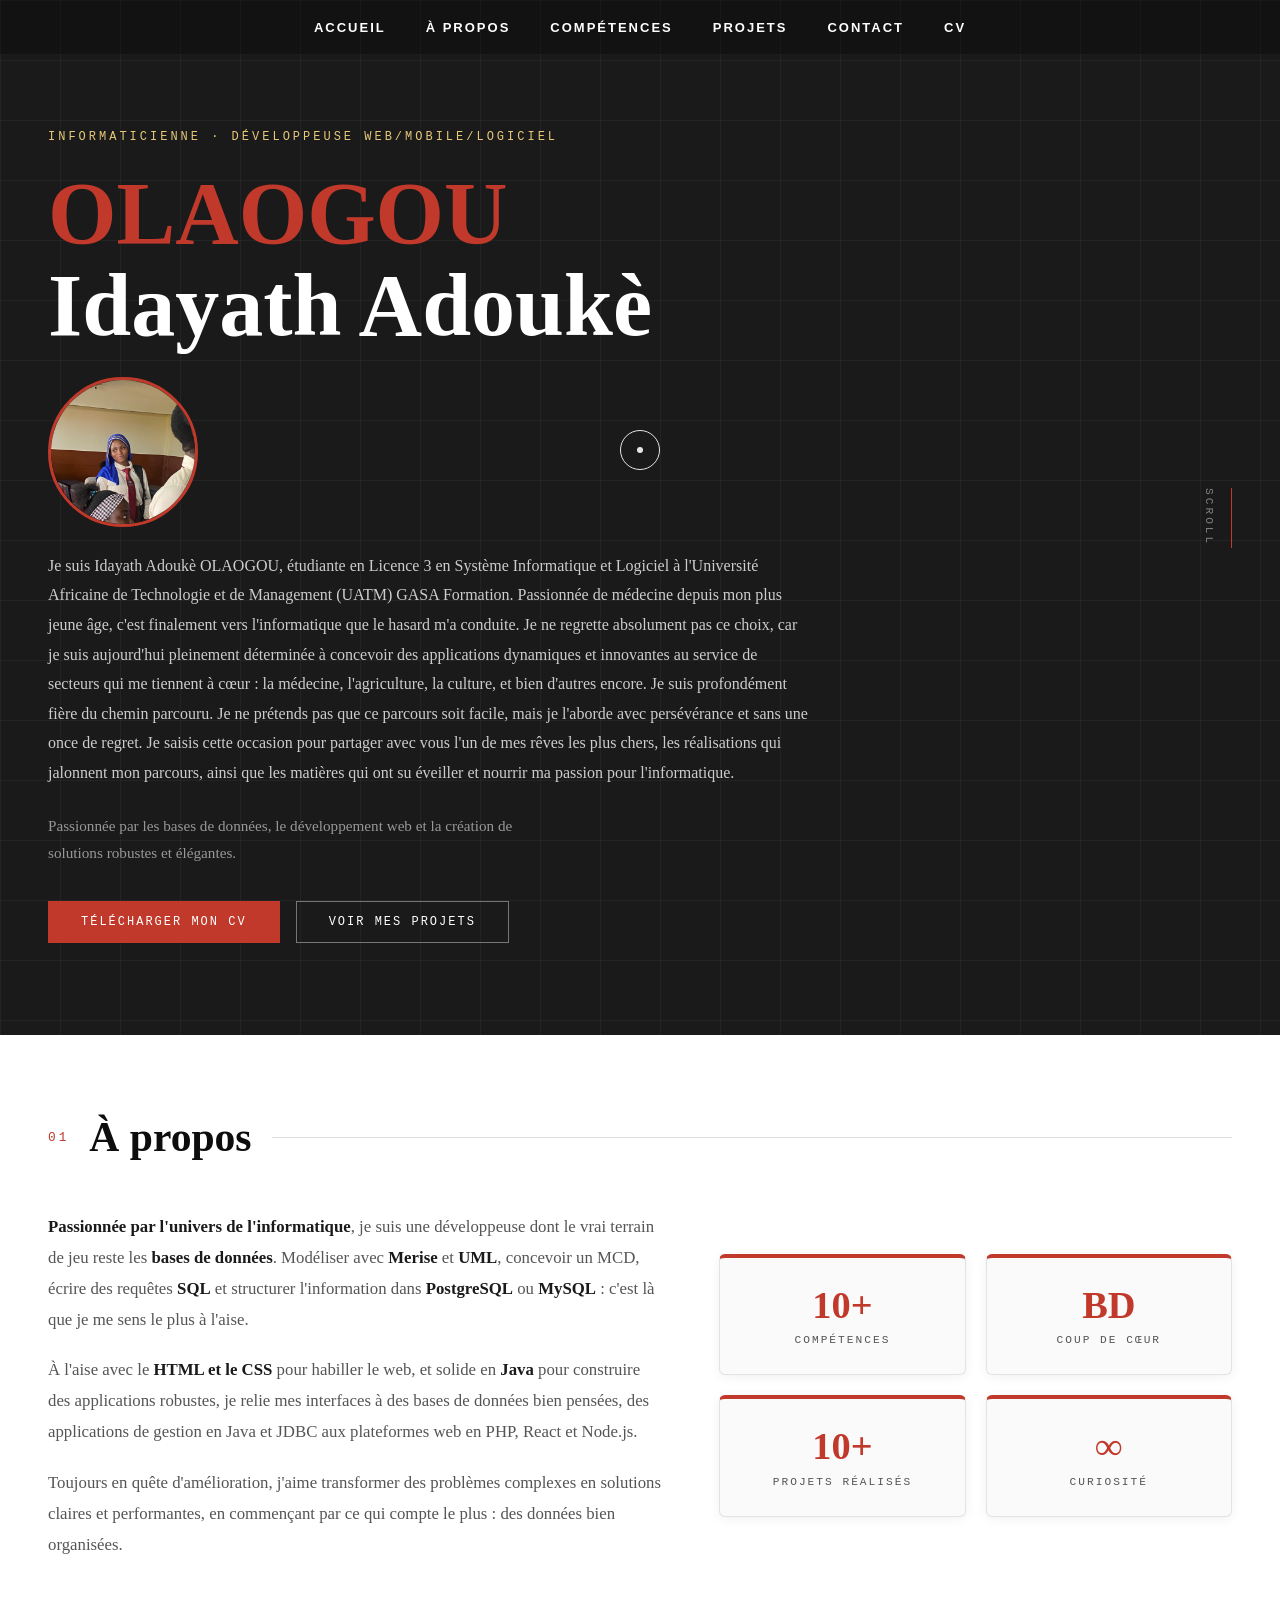
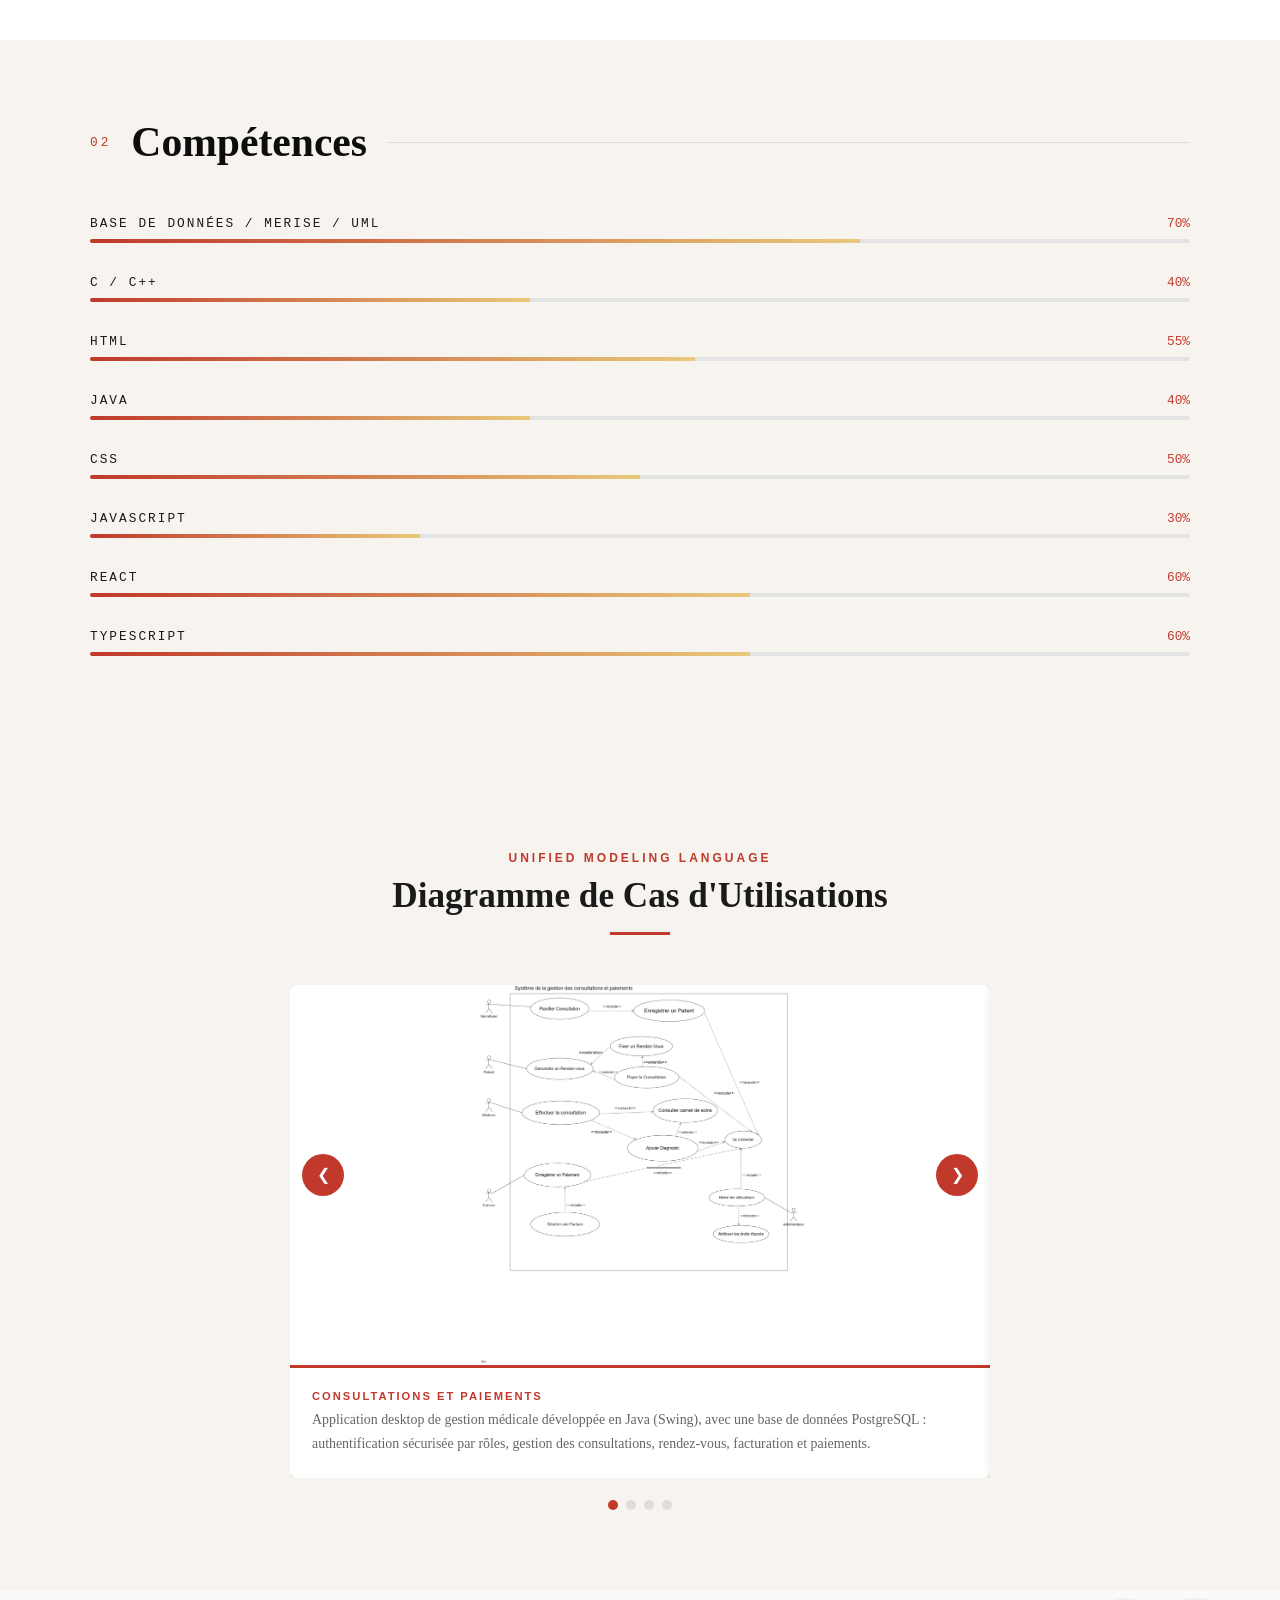
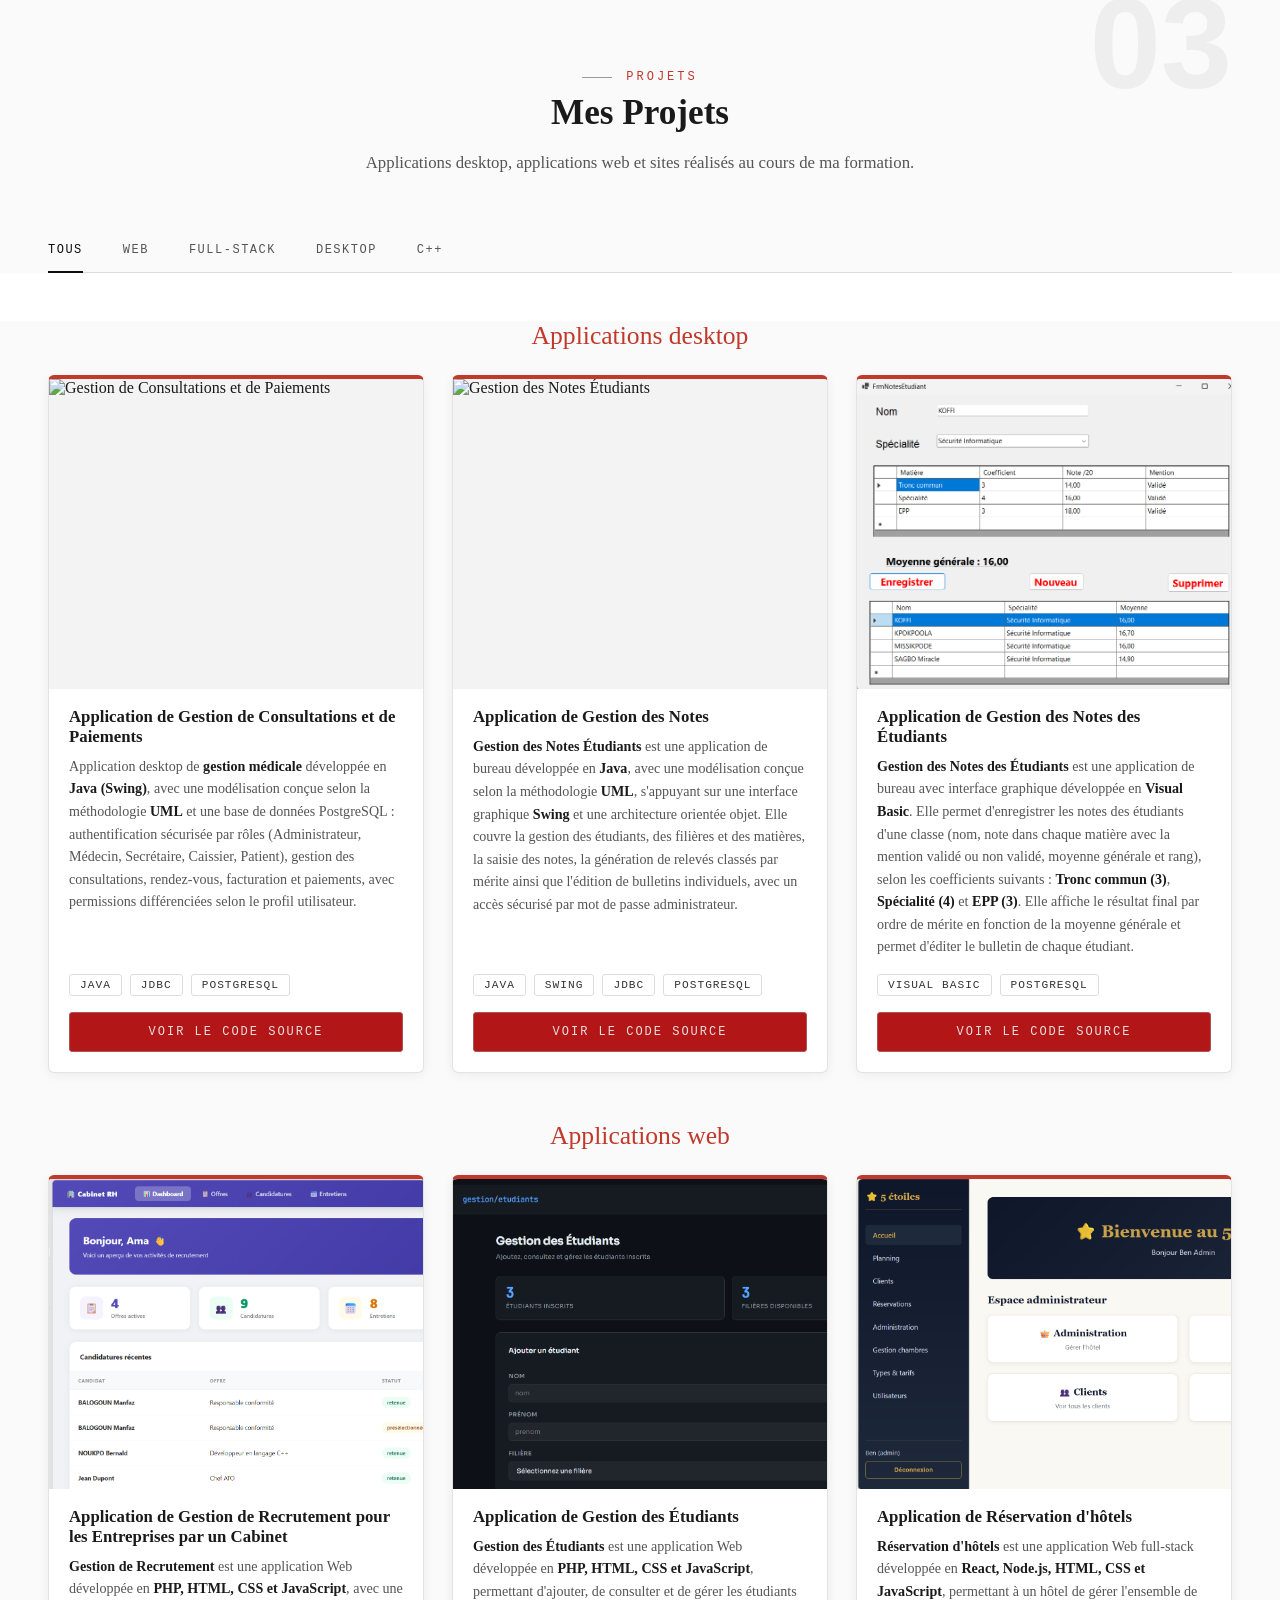
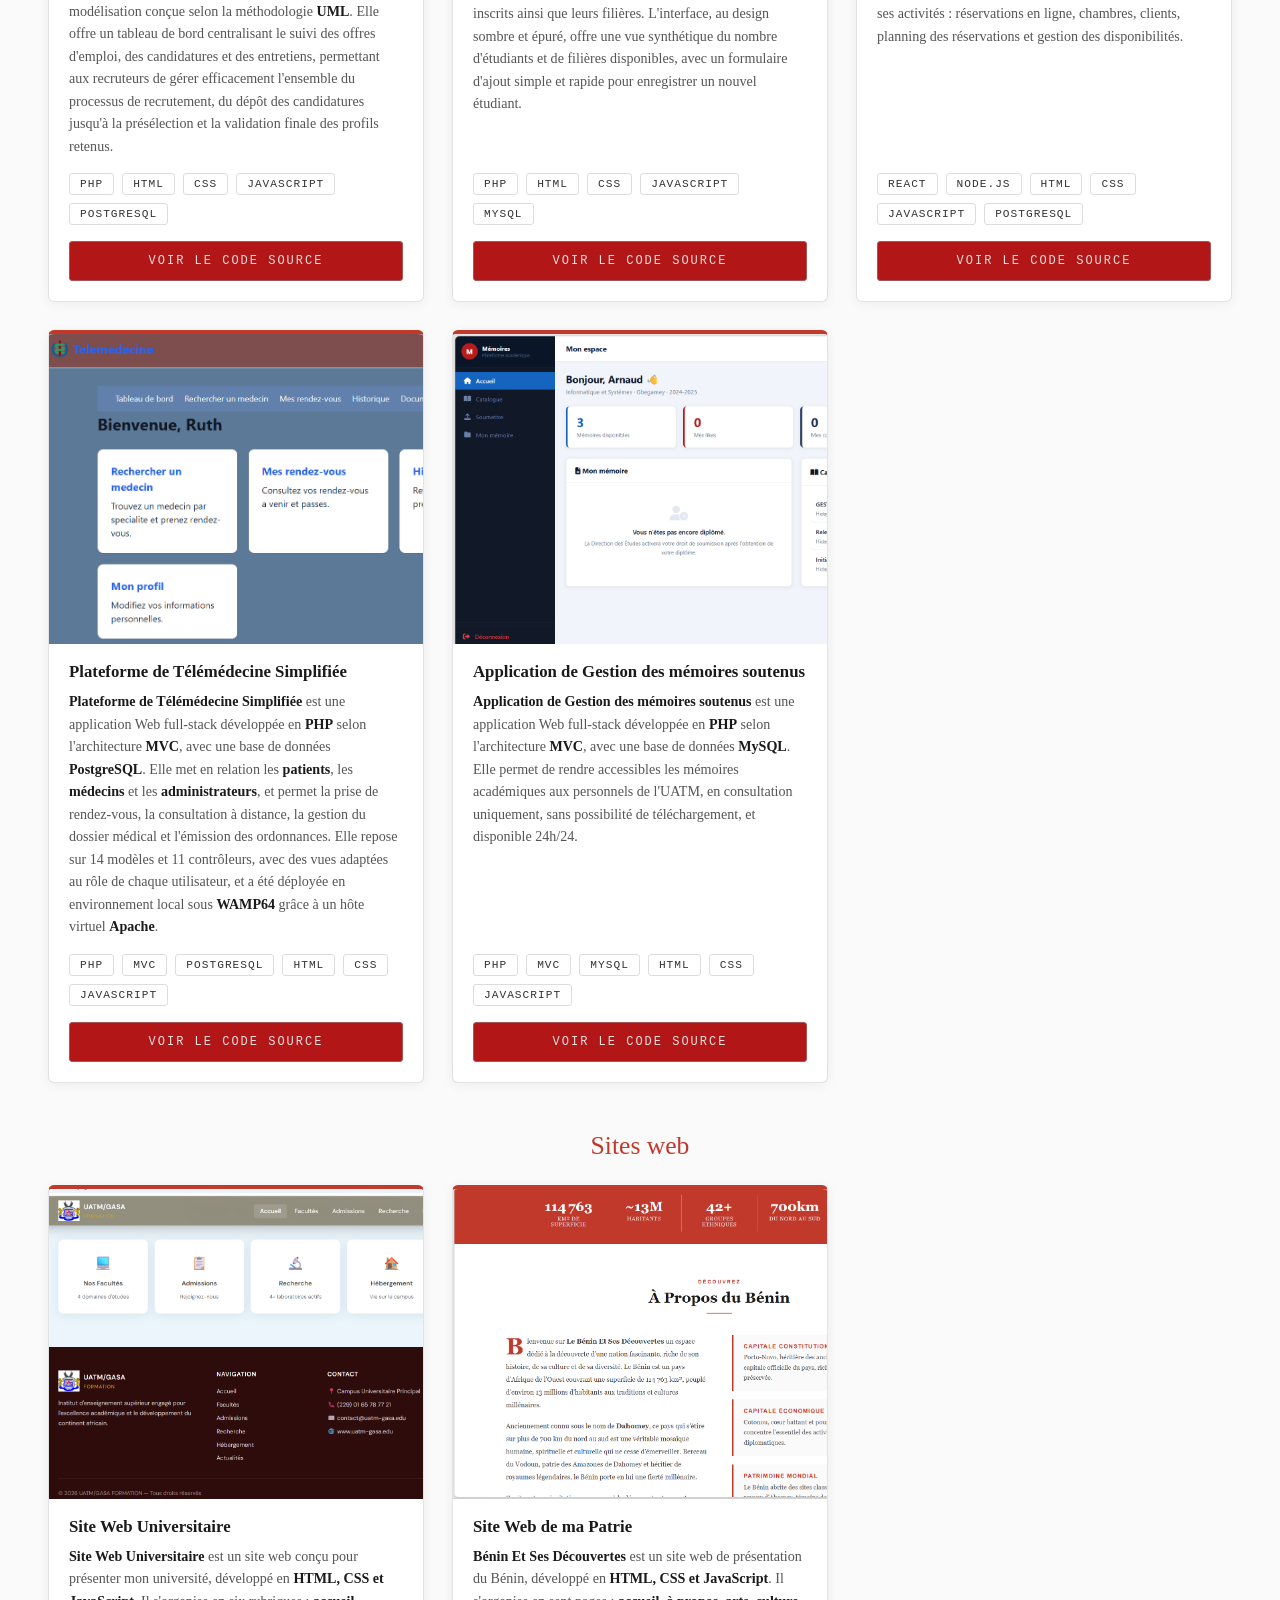
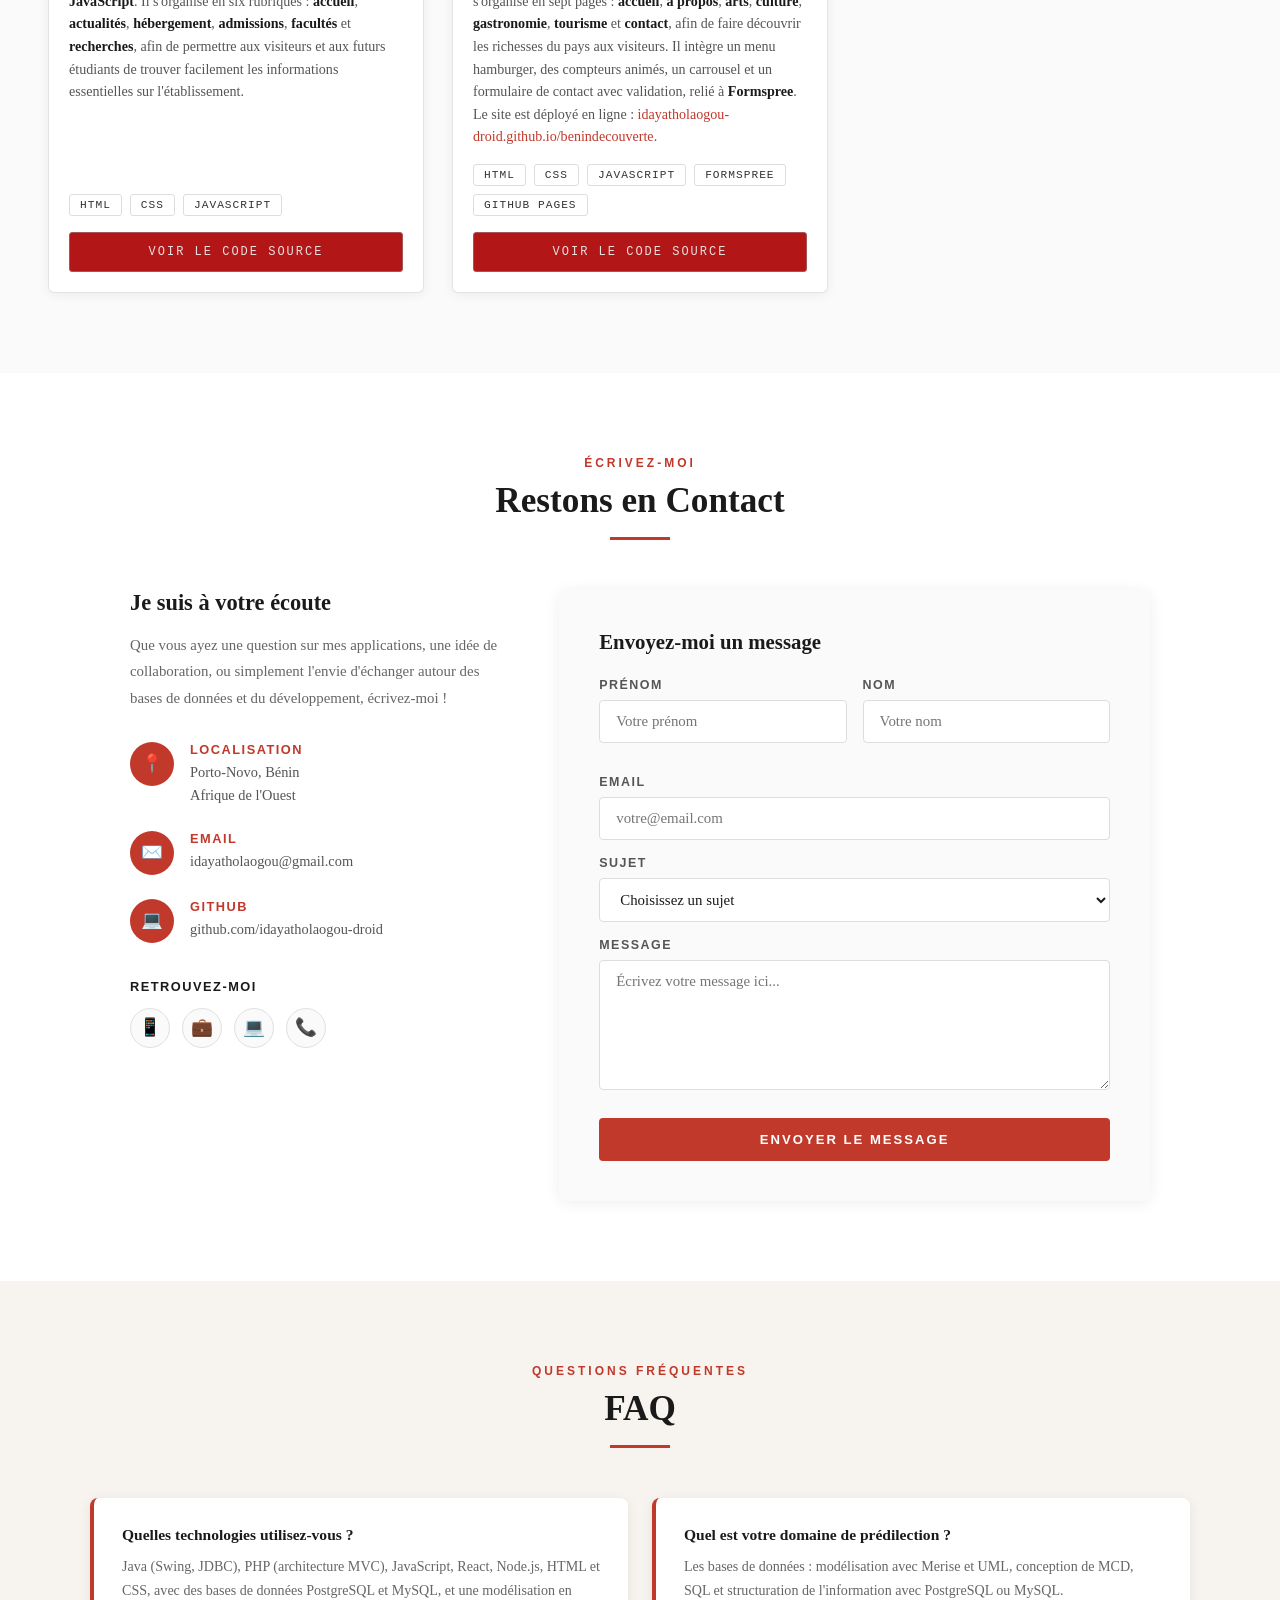
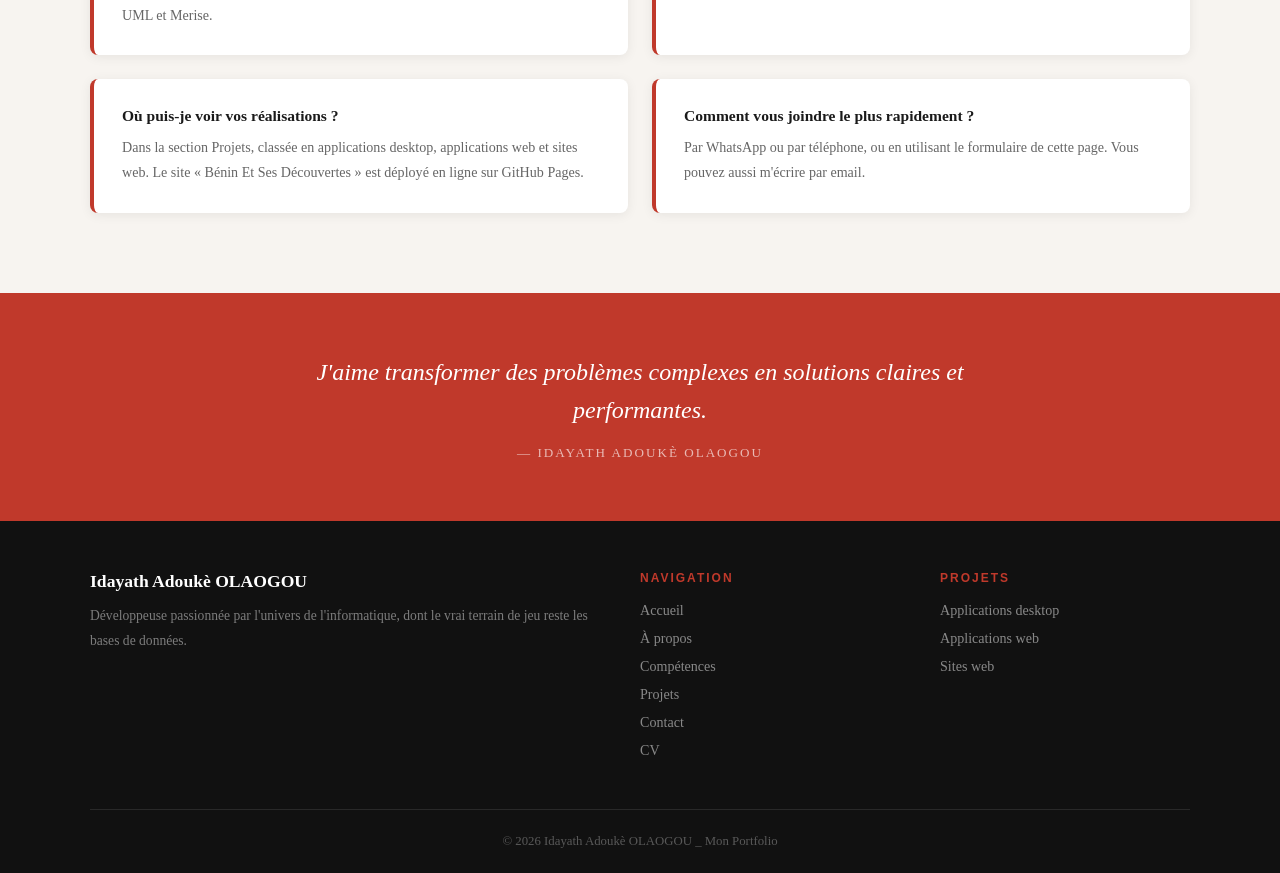
==== commit ab08c6fe: "feat(ui): custom cursor avec effet smooth et mix-blend-mode" ====
--- a/index.html
+++ b/index.html
@@ -8,7 +8,9 @@
 </head>
 <body>
 
-  <!-- ========== NAVIGATION ========== -->
+  <div class="cursor-ring"><span class="cursor-label">Voir</span></div>
+  <div class="cursor-dot"></div>
+
   <nav class="head">
     <button class="burger" id="burgerBtn" aria-label="Ouvrir le menu" aria-expanded="false">
       <span></span><span></span><span></span>
@@ -23,13 +25,12 @@
     </ul>
   </nav>
 
-  <!-- ========== ACCUEIL ========== -->
   <section class="hero" id="accueil">
     <div class="hero-grid"></div>
     <div class="hero-content">
       <p class="hero-tag">Informaticienne · Développeuse Web/Mobile/Logiciel</p>
       <h1 class="hero-name"><span>OLAOGOU</span><br>Idayath Adoukè</h1>
-      <img class="hero-photo" src="images/Idayath.jpg" alt="Idayath Adoukè OLAOGOU">
+      <img class="hero-photo" src="images/idayath.jpg" alt="Idayath Adoukè OLAOGOU">
       <p class="hero-intro">Je suis Idayath Adoukè OLAOGOU, étudiante en Licence 3 en Système Informatique et Logiciel à l'Université Africaine de Technologie et de
         Management (UATM) GASA Formation.
         Passionnée de médecine depuis mon plus jeune âge, c'est finalement vers l'informatique que le hasard m'a conduite.
@@ -45,8 +46,6 @@
     </div>
     <div class="hero-line">Scroll</div>
   </section>
-
-  <!-- ========== À PROPOS ========== -->
   <section id="a-propos" class="about-section">
     <div class="section-header">
       <span class="section-num">01</span>
@@ -68,7 +67,6 @@
     </div>
   </section>
 
-  <!-- ========== COMPÉTENCES ========== -->
   <section id="competences" class="skills-section">
     <div class="skills-wrapper">
       <div class="section-header">
@@ -78,14 +76,16 @@
       </div>
 
       <div class="skill-item"><div class="skill-label"><span class="skill-name">Base de données / Merise / UML</span><span class="skill-pct">70%</span></div><div class="skill-track"><div class="skill-fill" data-width="70"></div></div></div>
-      <div class="skill-item"><div class="skill-label"><span class="skill-name">C / C++</span><span class="skill-pct">50%</span></div><div class="skill-track"><div class="skill-fill" data-width="50"></div></div></div>
+      <div class="skill-item"><div class="skill-label"><span class="skill-name">C / C++</span><span class="skill-pct">40%</span></div><div class="skill-track"><div class="skill-fill" data-width="40"></div></div></div>
       <div class="skill-item"><div class="skill-label"><span class="skill-name">HTML</span><span class="skill-pct">55%</span></div><div class="skill-track"><div class="skill-fill" data-width="55"></div></div></div>
-      <div class="skill-item"><div class="skill-label"><span class="skill-name">Java</span><span class="skill-pct">60%</span></div><div class="skill-track"><div class="skill-fill" data-width="60"></div></div></div>
-      <div class="skill-item"><div class="skill-label"><span class="skill-name">CSS</span><span class="skill-pct">55%</span></div><div class="skill-track"><div class="skill-fill" data-width="55"></div></div></div>
+      <div class="skill-item"><div class="skill-label"><span class="skill-name">Java</span><span class="skill-pct">40%</span></div><div class="skill-track"><div class="skill-fill" data-width="40"></div></div></div>
+      <div class="skill-item"><div class="skill-label"><span class="skill-name">CSS</span><span class="skill-pct">50%</span></div><div class="skill-track"><div class="skill-fill" data-width="50"></div></div></div>
+      <div class="skill-item"><div class="skill-label"><span class="skill-name">JavaScript</span><span class="skill-pct">30%</span></div><div class="skill-track"><div class="skill-fill" data-width="30"></div></div></div>
+      <div class="skill-item"><div class="skill-label"><span class="skill-name">React</span><span class="skill-pct">60%</span></div><div class="skill-track"><div class="skill-fill" data-width="60"></div></div></div>
+      <div class="skill-item"><div class="skill-label"><span class="skill-name">TypeScript</span><span class="skill-pct">60%</span></div><div class="skill-track"><div class="skill-fill" data-width="60"></div></div></div>
     </div>
   </section>
 
-  <!-- ========== PROJETS ========== -->
   <div id="projets">
 
     <section class="historiques-section">
@@ -116,7 +116,7 @@
           </div>
 
           <div class="site-card diaporama-slide">
-            <img src="images/DCU (hôtel).jpg" alt="Système de gestion de réservations d'hôtels"/>
+            <img src="images/DCU (Hotel).png" alt="Système de gestion de réservations d'hôtels"/>
             <div class="site-card-body">
               <span class="cat">Réservations d'hôtels</span>
               <p>Application web full-stack développée en React et Node.js, permettant à un hôtel de gérer ses réservations en ligne, ses chambres, ses clients, son planning et ses disponibilités.</p>
@@ -246,7 +246,6 @@
     </div>
   </div>
 
-  <!-- ========== CONTACT ========== -->
   <section class="contact-section" id="contact">
     <div class="section-header">
       <span class="tag">Écrivez-moi</span>
@@ -331,7 +330,6 @@
     </div>
   </section>
 
-  <!-- ========== FAQ ========== -->
   <section class="faq-section">
     <div class="section-header">
       <span class="tag">Questions fréquentes</span>
@@ -359,7 +357,6 @@
     </div>
   </section>
 
-  <!-- ========== CITATION ========== -->
   <div class="quote-section">
     <blockquote>
       J'aime transformer des problèmes complexes en solutions claires et performantes.
@@ -367,7 +364,6 @@
     <cite>— Idayath Adoukè OLAOGOU</cite>
   </div>
 
-  <!-- ========== PIED DE PAGE ========== -->
   <footer>
     <div class="footer-grid">
       <div class="footer-brand">
--- a/style.css
+++ b/style.css
@@ -6,12 +6,88 @@
 
 * { margin: 0; padding: 0; box-sizing: border-box; }
 
+*, *::before, *::after { cursor: none !important; }
+
 html { scroll-behavior: smooth; }
 
 body {
     font-family: 'Georgia', serif;
     color: #1a1a1a;
     background-color: #fff;
+}
+
+.cursor-dot,
+.cursor-ring {
+    position: fixed;
+    top: 0;
+    left: 0;
+    border-radius: 50%;
+    pointer-events: none;
+    transform: translate(-50%, -50%);
+    mix-blend-mode: difference;
+    will-change: left, top, width, height;
+}
+
+.cursor-dot {
+    width: 6px;
+    height: 6px;
+    background: #fff;
+    z-index: 100001;
+    transition: width 0.2s ease, height 0.2s ease, opacity 0.2s ease;
+}
+
+.cursor-ring {
+    width: 40px;
+    height: 40px;
+    border: 1.5px solid #fff;
+    z-index: 100000;
+    display: flex;
+    align-items: center;
+    justify-content: center;
+    transition:
+        width 0.3s cubic-bezier(0.2, 0.8, 0.2, 1),
+        height 0.3s cubic-bezier(0.2, 0.8, 0.2, 1),
+        background 0.3s ease,
+        border-width 0.3s ease;
+}
+
+.cursor-label {
+    font-family: 'Courier New', monospace;
+    font-size: 10px;
+    letter-spacing: 2px;
+    text-transform: uppercase;
+    font-weight: 700;
+    color: #000;
+    opacity: 0;
+    transform: scale(0.5);
+    transition: opacity 0.25s ease, transform 0.25s ease;
+    pointer-events: none;
+    white-space: nowrap;
+    user-select: none;
+}
+
+.cursor-ring.is-hover {
+    width: 58px;
+    height: 58px;
+    border-width: 2px;
+}
+.cursor-dot.is-hover { opacity: 0; }
+
+.cursor-ring.is-hover-big {
+    width: 78px;
+    height: 78px;
+    background: #fff;
+    border-color: #fff;
+}
+.cursor-dot.is-hover-big { opacity: 0; }
+.cursor-ring.is-hover-big .cursor-label {
+    opacity: 1;
+    transform: scale(1);
+}
+
+@media (hover: none), (pointer: coarse) {
+    .cursor-dot, .cursor-ring { display: none !important; }
+    *, *::before, *::after { cursor: auto !important; }
 }
 
 .head {
@@ -345,7 +421,7 @@
 
 .diaporama-btn {
     position: absolute;
-    top: 190px;                  
+    top: 190px;
     transform: translateY(-50%);
     z-index: 5;
     width: 42px;
@@ -889,5 +965,5 @@
     .projects-grid { grid-template-columns: 1fr; }
     .historiques-section { padding: 60px 16px; }
     .site-card img { height: 240px; }
-    .diaporama-btn { top: 120px; }  /* moitié de 240px */
+    .diaporama-btn { top: 120px; }
 }
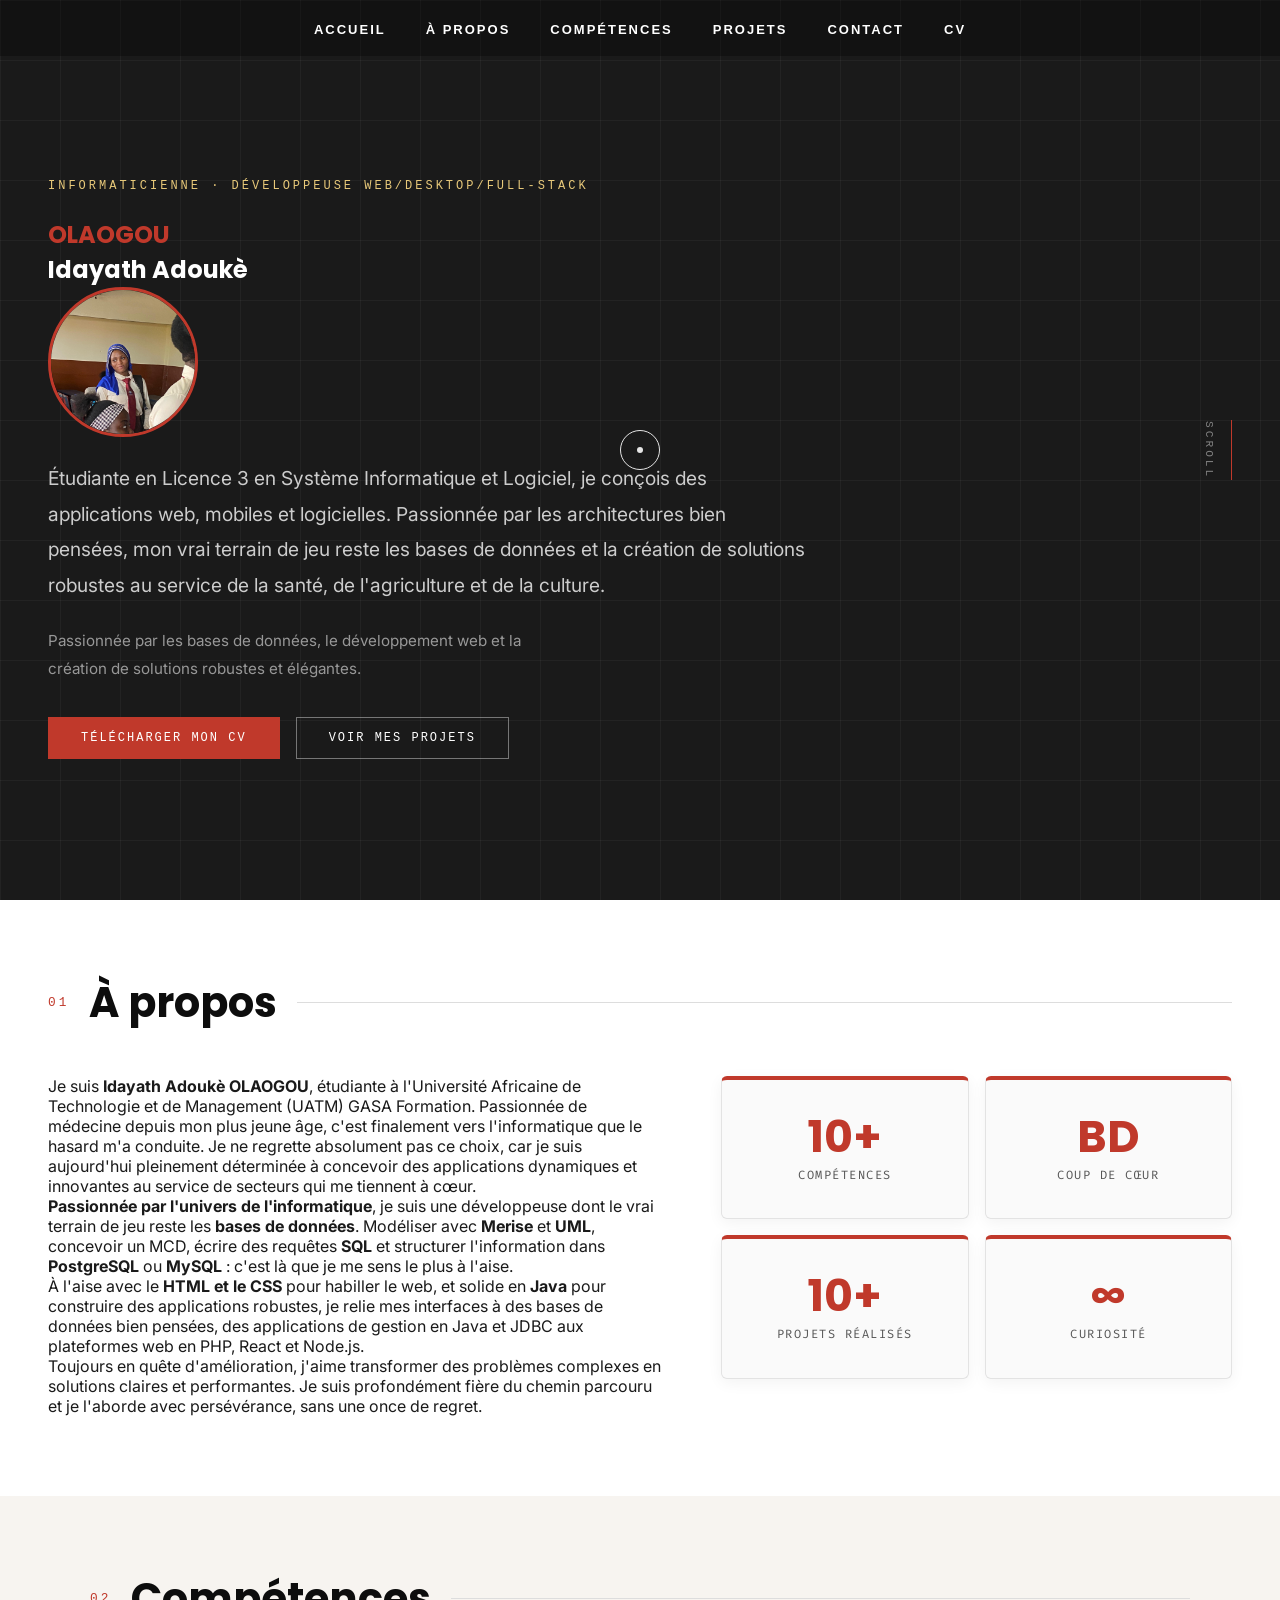
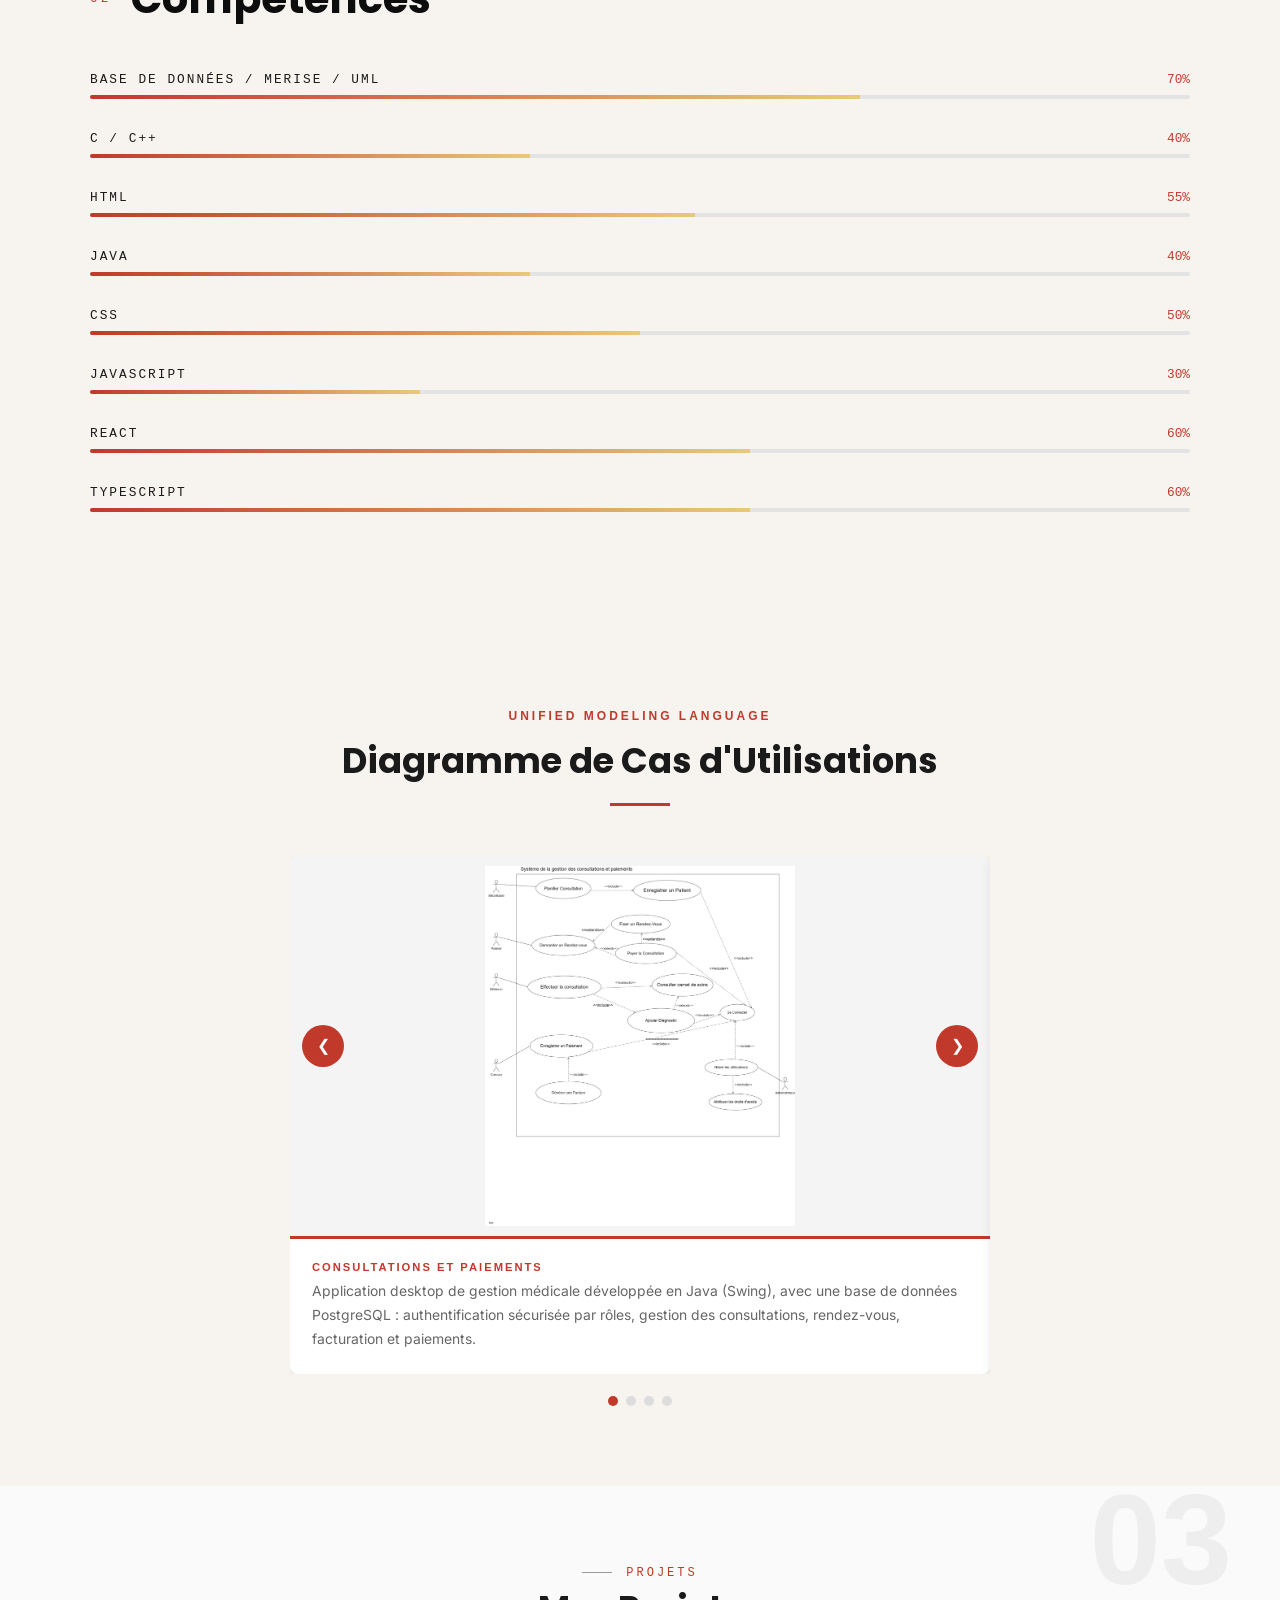
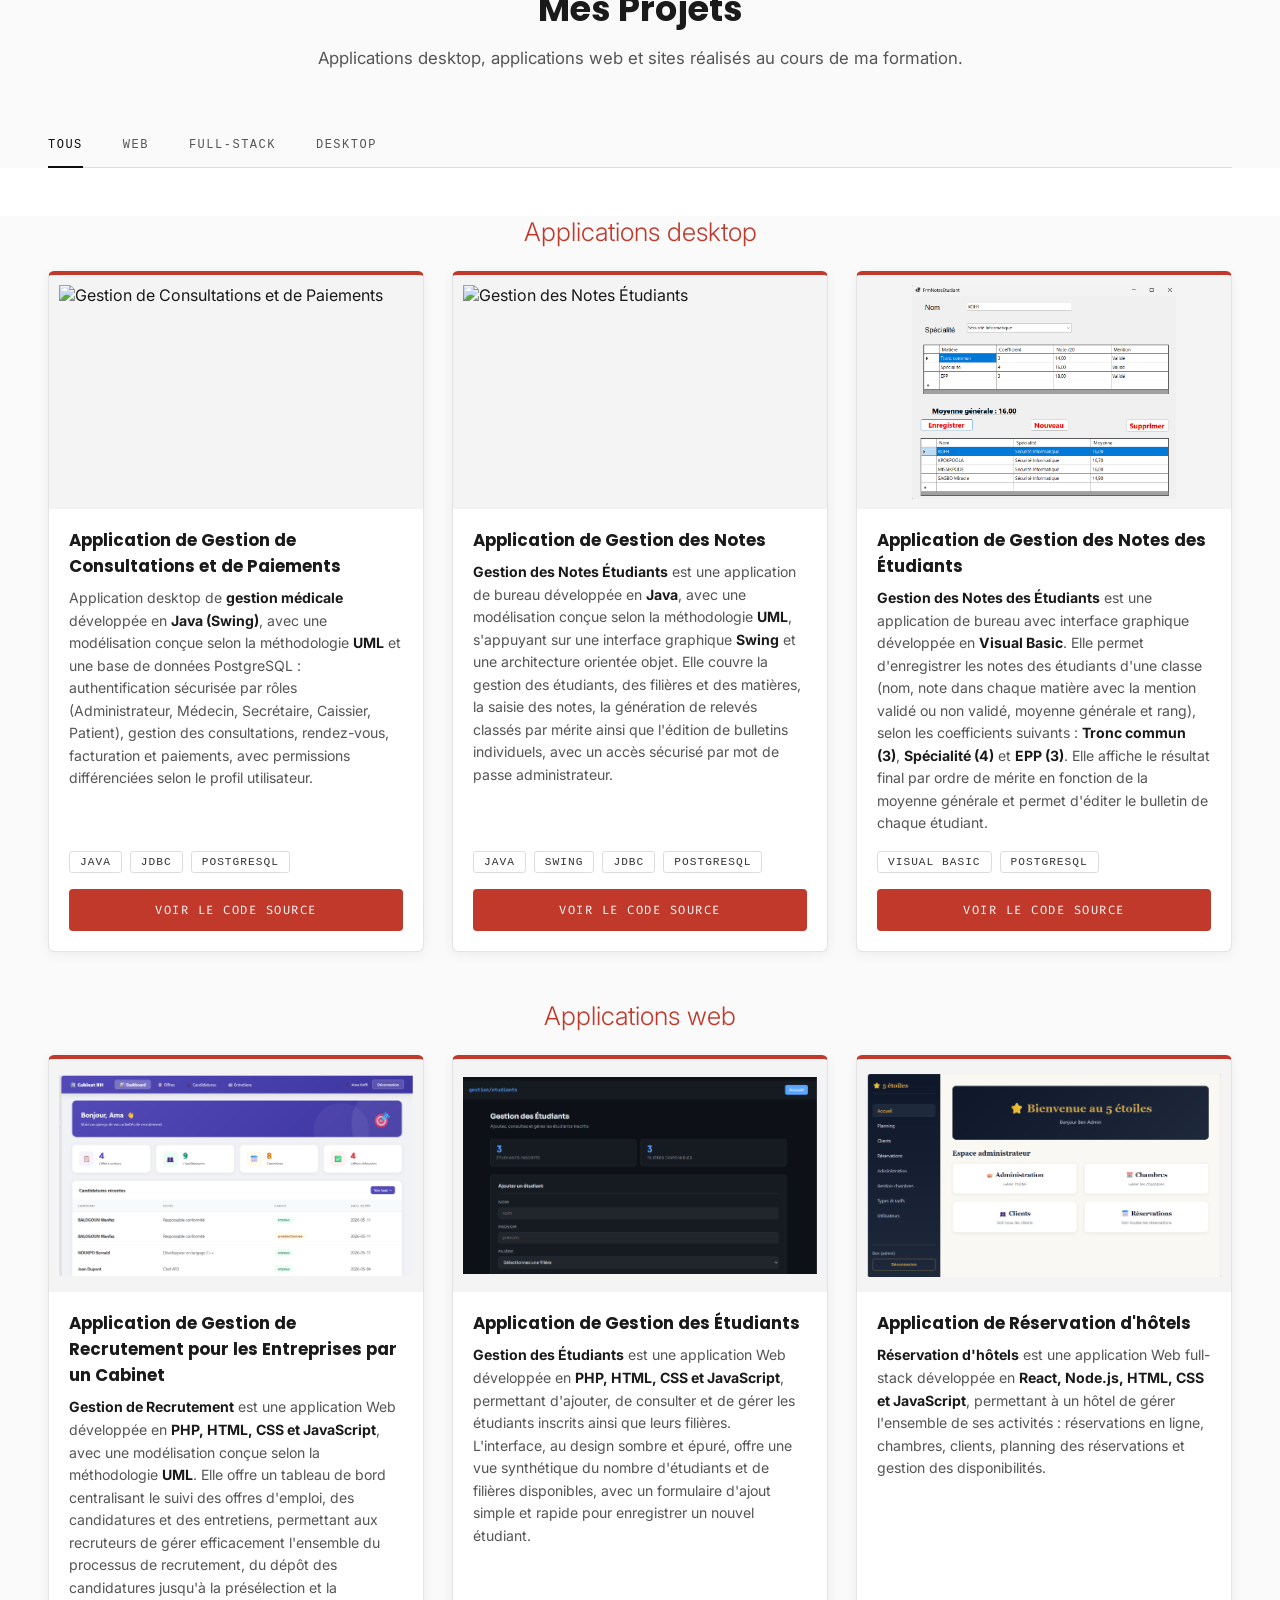
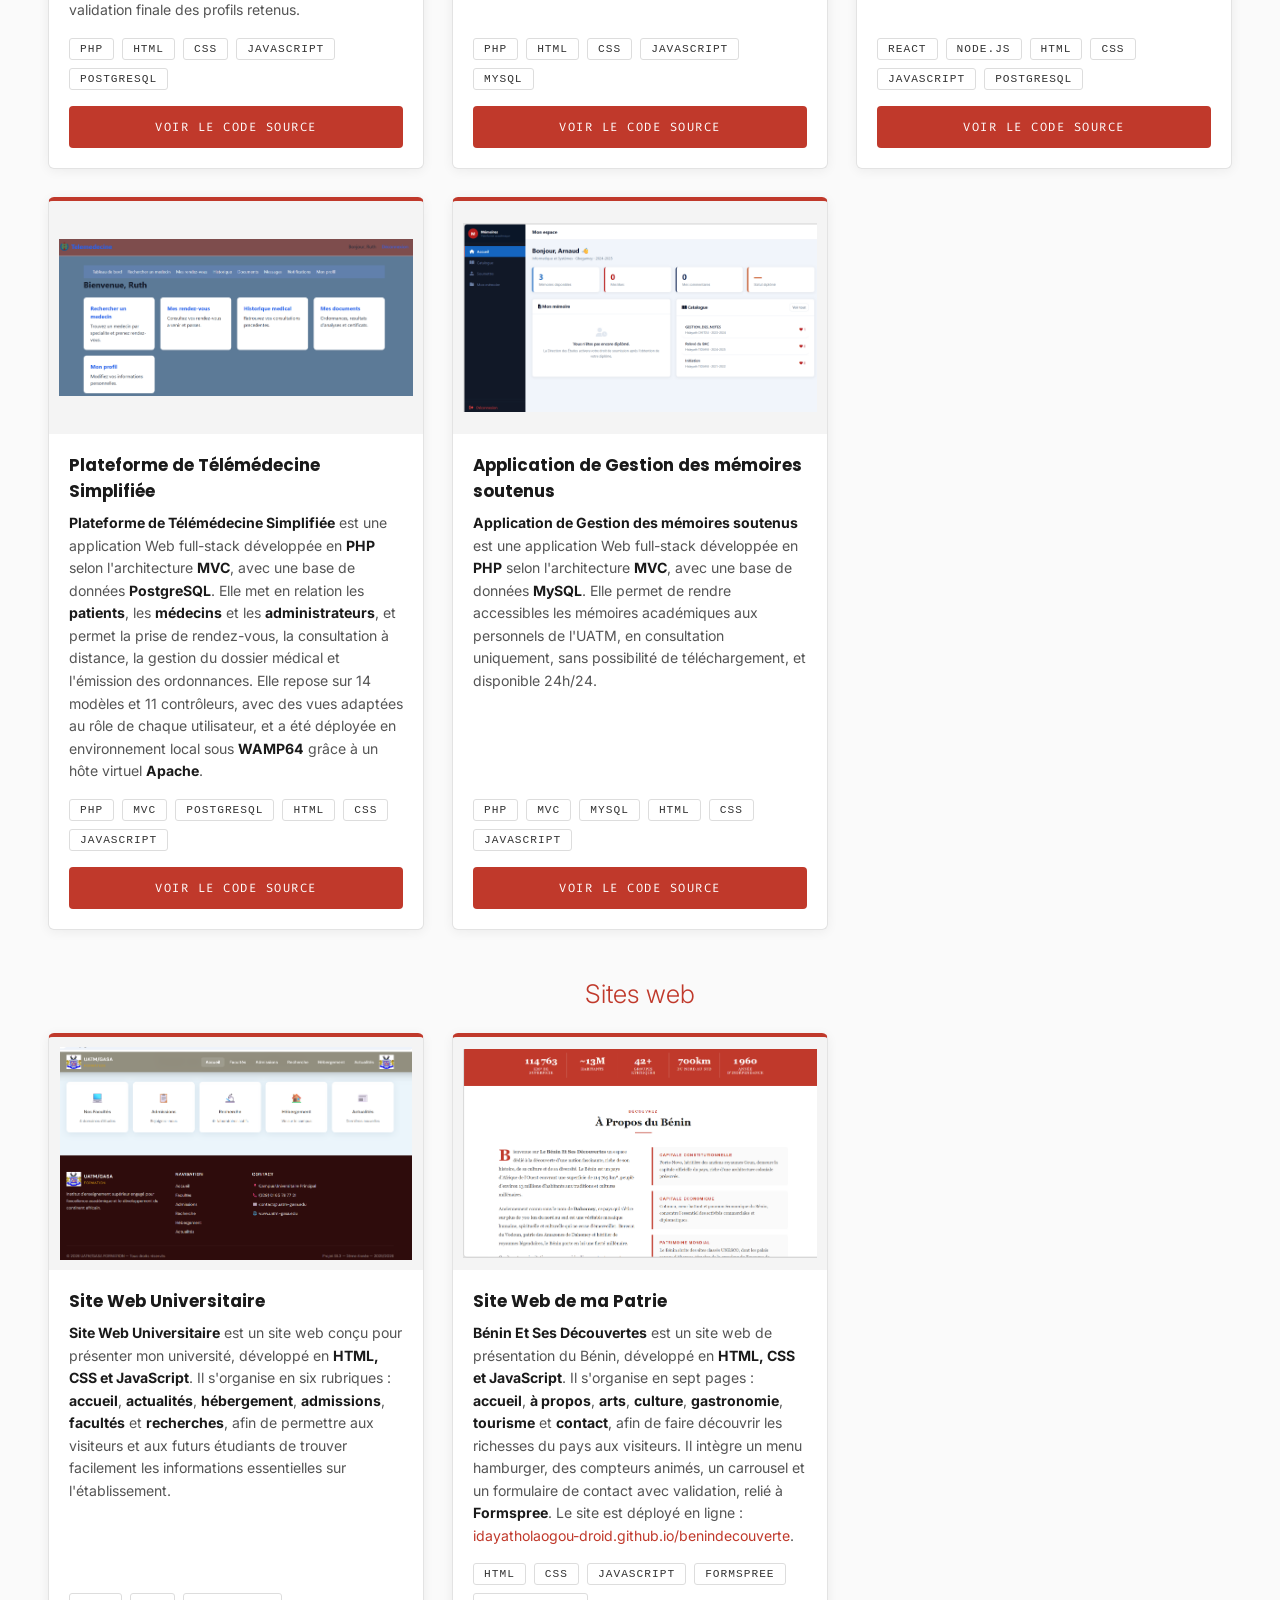
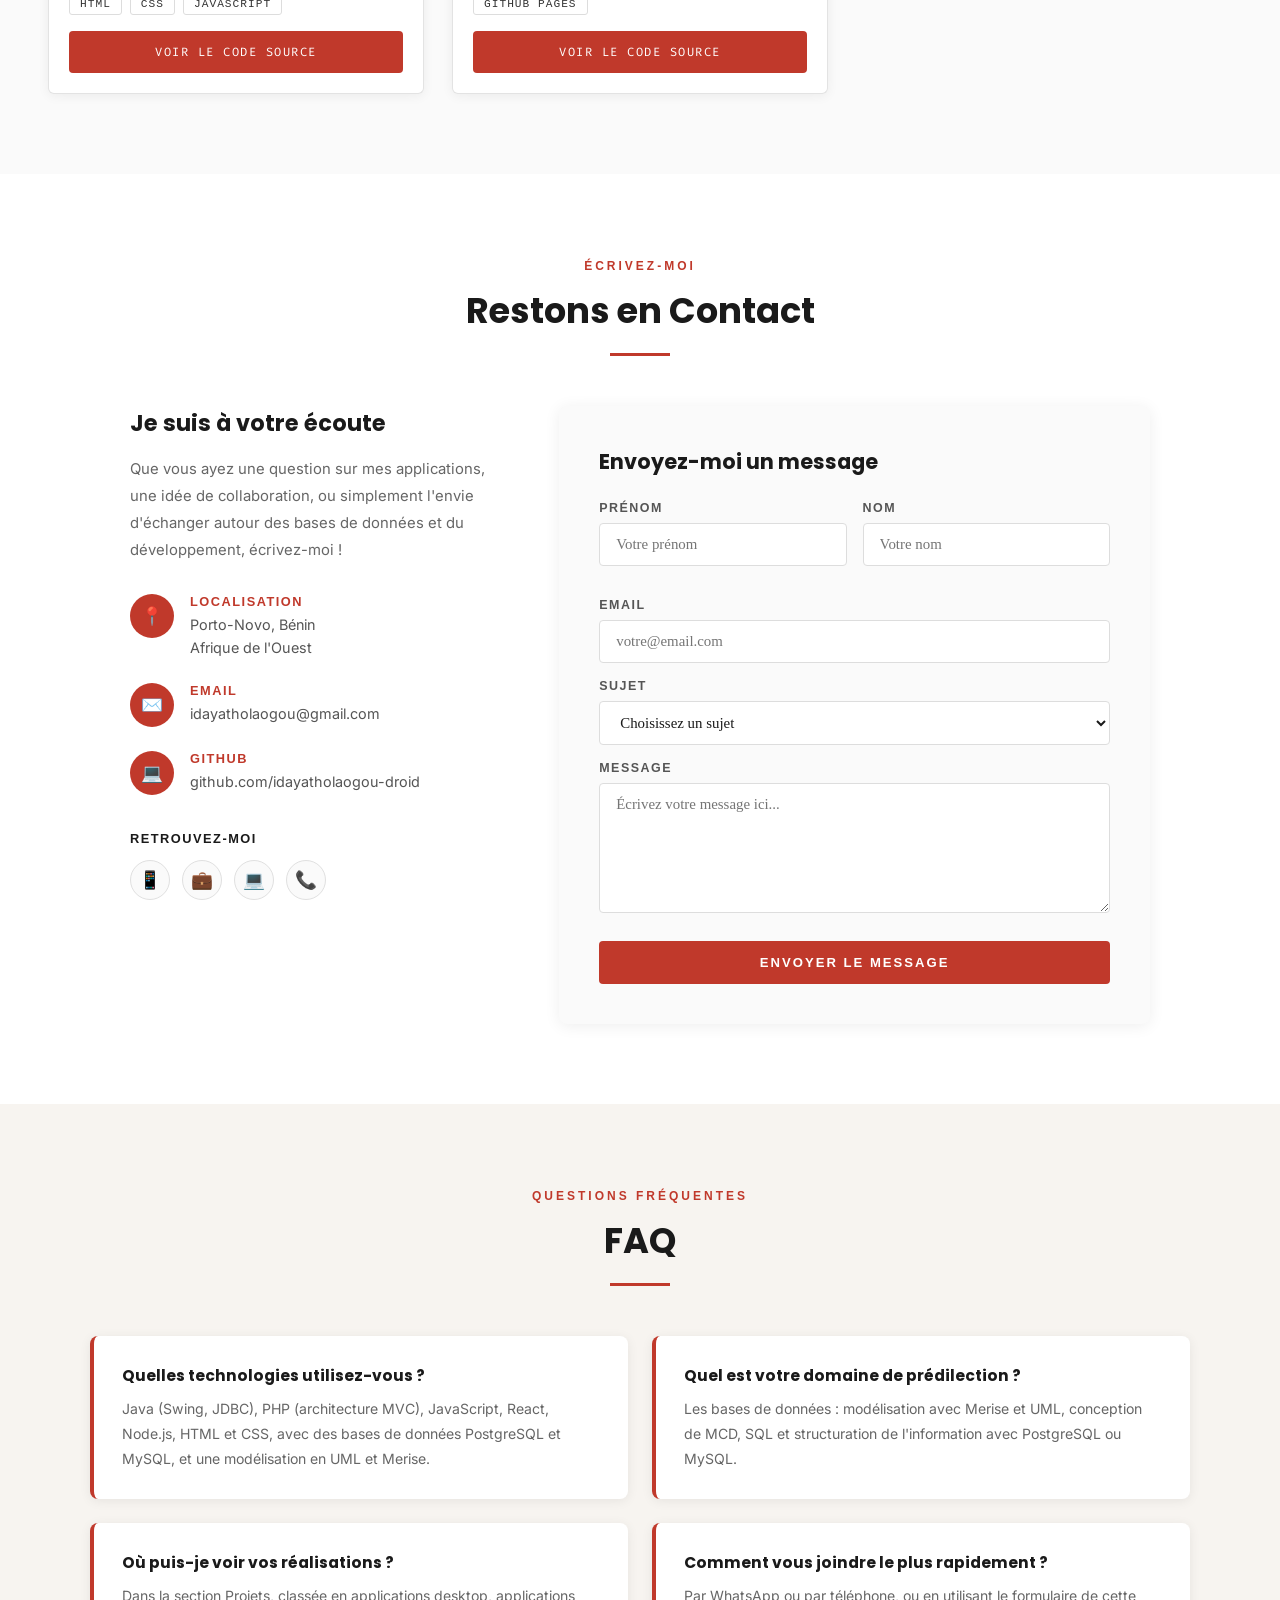
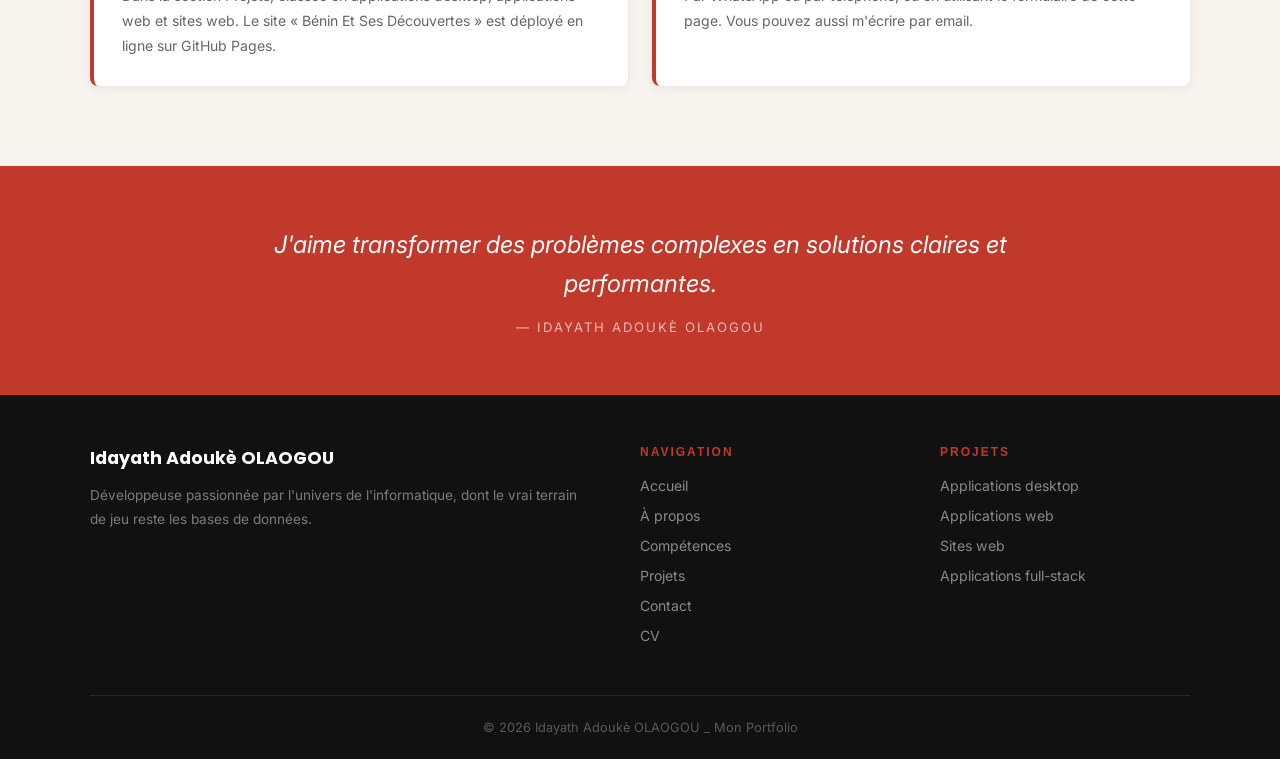
==== commit 90b1bb16: "feat: design final, polices, animations et corrections" ====
--- a/index.html
+++ b/index.html
@@ -4,6 +4,9 @@
     <meta charset="UTF-8">
     <meta name="viewport" content="width=device-width, initial-scale=1.0">
     <title>Portfolio _ Idayath Adoukè OLAOGOU</title>
+    <link rel="preconnect" href="https://fonts.googleapis.com">
+    <link rel="preconnect" href="https://fonts.gstatic.com" crossorigin>
+    <link href="https://fonts.googleapis.com/css2?family=Fira+Code:wght@400;500&family=Inter:wght@400;500;600&family=Poppins:wght@500;600;700&display=swap" rel="stylesheet">
     <link rel="stylesheet" href="style.css">
 </head>
 <body>
@@ -21,32 +24,25 @@
       <li><a href="#competences">Compétences</a></li>
       <li><a href="#projets">Projets</a></li>
       <li><a href="#contact">Contact</a></li>
-      <li><a href="CV/Idayath_OLAOGOU_CV.pdf" target="_blank" rel="noopener">CV</a></li>
+      <li><a href="CV/Idayath Adoukè OLAOGOU CV.pdf" target="_blank" rel="noopener">CV</a></li>
     </ul>
   </nav>
 
   <section class="hero" id="accueil">
     <div class="hero-grid"></div>
     <div class="hero-content">
-      <p class="hero-tag">Informaticienne · Développeuse Web/Mobile/Logiciel</p>
+      <p class="hero-tag">Informaticienne · Développeuse Web/Desktop/Full-Stack</p>
       <h1 class="hero-name"><span>OLAOGOU</span><br>Idayath Adoukè</h1>
       <img class="hero-photo" src="images/idayath.jpg" alt="Idayath Adoukè OLAOGOU">
-      <p class="hero-intro">Je suis Idayath Adoukè OLAOGOU, étudiante en Licence 3 en Système Informatique et Logiciel à l'Université Africaine de Technologie et de
-        Management (UATM) GASA Formation.
-        Passionnée de médecine depuis mon plus jeune âge, c'est finalement vers l'informatique que le hasard m'a conduite.
-        Je ne regrette absolument pas ce choix, car je suis aujourd'hui pleinement déterminée à concevoir des applications
-        dynamiques et innovantes au service de secteurs qui me tiennent à cœur : la médecine, l'agriculture, la culture,
-        et bien d'autres encore. Je suis profondément fière du chemin parcouru. Je ne prétends pas que ce parcours soit
-        facile, mais je l'aborde avec persévérance et sans une once de regret.
-        Je saisis cette occasion pour partager avec vous l'un de mes rêves les plus chers, les réalisations
-        qui jalonnent mon parcours, ainsi que les matières qui ont su éveiller et nourrir ma passion pour l'informatique.</p>
+      <p class="hero-intro">Étudiante en Licence 3 en Système Informatique et Logiciel, je conçois des applications web, mobiles et logicielles. Passionnée par les
+       architectures bien pensées, mon vrai terrain de jeu reste les bases de données et la création de solutions robustes au service de la santé, de l'agriculture et de la culture.</p>
       <p class="hero-subtitle">Passionnée par les bases de données, le développement web et la création de solutions robustes et élégantes.</p>
-      <a href="CV/Idayath_OLAOGOU_CV.pdf" class="hero-cta" download>Télécharger mon CV</a>
+      <a href="CV/Idayath Adoukè OLAOGOU CV.pdf" class="hero-cta" download>Télécharger mon CV</a>
       <a href="#projets" class="hero-cta outline">Voir mes projets</a>
     </div>
     <div class="hero-line">Scroll</div>
   </section>
-  <section id="a-propos" class="about-section">
+   <section id="a-propos" class="about-section">
     <div class="section-header">
       <span class="section-num">01</span>
       <h2 class="section-title">À propos</h2>
@@ -54,17 +50,19 @@
     </div>
     <div class="about-grid">
       <div class="about-text">
-        <p><strong>Passionnée par l'univers de l'informatique</strong>, je suis une développeuse dont le vrai terrain de jeu reste les <strong>bases de données</strong>. Modéliser avec <strong>Merise</strong> et <strong>UML</strong>, concevoir un MCD, écrire des requêtes <strong>SQL</strong> et structurer l'information dans <strong>PostgreSQL</strong> ou <strong>MySQL</strong> : c'est là que je me sens le plus à l'aise.</p>
+        <p>Je suis <strong>Idayath Adoukè OLAOGOU</strong>, étudiante à l'Université Africaine de Technologie et de Management (UATM) GASA Formation. Passionnée de médecine depuis mon plus jeune âge, c'est finalement vers l'informatique que le hasard m'a conduite. Je ne regrette absolument pas ce choix, car je suis aujourd'hui pleinement déterminée à concevoir des applications dynamiques et innovantes au service de secteurs qui me tiennent à cœur.</p>
+        <p><strong>Passionnée par l'univers de l'informatique</strong>, je suis une développeuse dont le vrai terrain de jeu reste les <strong>bases de données</strong>. Modéliser avec <strong>Merise</strong> et <strong>UML</strong>, concevoir un MCD, écrire des requêtes <strong>SQL</strong> et structurer l'information dans <strong>PostgreSQL</strong> ou <strong>MySQL</strong> : c'est là que je me sens le plus à l'aise.</p>        
         <p>À l'aise avec le <strong>HTML et le CSS</strong> pour habiller le web, et solide en <strong>Java</strong> pour construire des applications robustes, je relie mes interfaces à des bases de données bien pensées, des applications de gestion en Java et JDBC aux plateformes web en PHP, React et Node.js.</p>
-        <p>Toujours en quête d'amélioration, j'aime transformer des problèmes complexes en solutions claires et performantes, en commençant par ce qui compte le plus : des données bien organisées.</p>
-      </div>
+        <p>Toujours en quête d'amélioration, j'aime transformer des problèmes complexes en solutions claires et performantes. Je suis profondément fière du chemin parcouru et je l'aborde avec persévérance, sans une once de regret.</p>
+      </div>
+
       <div class="about-stats">
         <div class="stat-card"><div class="stat-num">10+</div><div class="stat-label">Compétences</div></div>
         <div class="stat-card"><div class="stat-num">BD</div><div class="stat-label">Coup de cœur</div></div>
         <div class="stat-card"><div class="stat-num">10+</div><div class="stat-label">Projets réalisés</div></div>
         <div class="stat-card"><div class="stat-num">∞</div><div class="stat-label">Curiosité</div></div>
       </div>
-    </div>
+    </div> 
   </section>
 
   <section id="competences" class="skills-section">
@@ -116,7 +114,7 @@
           </div>
 
           <div class="site-card diaporama-slide">
-            <img src="images/DCU (Hotel).png" alt="Système de gestion de réservations d'hôtels"/>
+            <img src="images/DCU-hotel.jpg" alt="Système de gestion de réservations d'hôtels"/>
             <div class="site-card-body">
               <span class="cat">Réservations d'hôtels</span>
               <p>Application web full-stack développée en React et Node.js, permettant à un hôtel de gérer ses réservations en ligne, ses chambres, ses clients, son planning et ses disponibilités.</p>
@@ -150,7 +148,6 @@
         <button type="button" class="filter-tab" data-filter="web">Web</button>
         <button type="button" class="filter-tab" data-filter="fullstack">Full-stack</button>
         <button type="button" class="filter-tab" data-filter="desktop">Desktop</button>
-        <button type="button" class="filter-tab" data-filter="cpp">C++</button>
       </div>
     </div>
 
@@ -378,7 +375,7 @@
           <li><a href="#competences">Compétences</a></li>
           <li><a href="#projets">Projets</a></li>
           <li><a href="#contact">Contact</a></li>
-          <li><a href="CV/Idayath_OLAOGOU_CV.pdf" target="_blank" rel="noopener">CV</a></li>
+          <li><a href="CV/Idayath Adoukè OLAOGOU CV.pdfOLAOGOU_CV.pdf" target="_blank" rel="noopener">CV</a></li>
         </ul>
       </div>
       <div class="footer-links">
@@ -387,6 +384,8 @@
           <li><a href="#projets">Applications desktop</a></li>
           <li><a href="#projets">Applications web</a></li>
           <li><a href="#projets">Sites web</a></li>
+          <li><a href="#projets">Applications full-stack</a></li>
+
         </ul>
       </div>
     </div>
--- a/style.css
+++ b/style.css
@@ -1,17 +1,17 @@
 :root {
     --accent: #c0392b;
     --accent2: #8e2a1f;
-    --font-display: 'Georgia', serif;
+    --font-title: 'Poppins', sans-serif;
+    --font-body: 'Inter', sans-serif;
+    --font-code: 'Fira Code', monospace;
 }
 
 * { margin: 0; padding: 0; box-sizing: border-box; }
 
-*, *::before, *::after { cursor: none !important; }
-
 html { scroll-behavior: smooth; }
 
 body {
-    font-family: 'Georgia', serif;
+    font-family: var(--font-body); 
     color: #1a1a1a;
     background-color: #fff;
 }
@@ -231,11 +231,10 @@
     color: #e8c97a;
     margin-bottom: 1.5rem;
 }
-.hero-name {
-    font-size: clamp(3rem, 7vw, 5.5rem);
-    font-weight: 700;
-    line-height: 1.05;
-    margin-bottom: 1.5rem;
+.hero-name,
+.section-title,
+h2, h3, h4 {
+    font-family: var(--font-title);
 }
 .hero-name span { color: var(--accent); }
 .hero-photo {
@@ -248,7 +247,7 @@
     margin-bottom: 1.5rem;
 }
 .hero-intro {
-    font-size: 1rem;
+    font-size: 1.2rem; 
     line-height: 1.85;
     color: rgba(255,255,255,0.78);
     margin-bottom: 1.5rem;
@@ -308,53 +307,57 @@
     padding: 80px 48px;
     background: #fff;
 }
+
 .about-grid {
     display: grid;
     grid-template-columns: 1.2fr 1fr;
-    gap: 56px;
-    align-items: center;
-}
-.about-text p {
-    margin-bottom: 1.2rem;
-    font-size: 1.05rem;
-    line-height: 1.85;
-    color: #555;
-}
-.about-text p:last-child { margin-bottom: 0; }
-.about-text strong { color: #1a1a1a; font-weight: 700; }
+    gap: 60px;
+    align-items: start; 
+}
 
 .about-stats {
     display: grid;
     grid-template-columns: repeat(2, 1fr);
-    gap: 20px;
-}
+    gap: 16px;
+    height: fit-content; 
+}
+
 .stat-card {
-    padding: 28px 20px;
+    padding: 35px 20px; 
     text-align: center;
     background: #fafafa;
     border: 1px solid #e3e3e3;
-    border-top: 4px solid #c0392b;
+    border-top: 4px solid var(--accent);
     border-radius: 6px;
-    box-shadow: 0 2px 12px rgba(0,0,0,0.06);
+    box-shadow: 0 4px 15px rgba(0,0,0,0.05);
     transition: transform 0.3s, box-shadow 0.3s;
-}
+    display: flex;
+    flex-direction: column;
+    justify-content: center;
+    align-items: center;
+}
+
 .stat-card:hover {
     transform: translateY(-4px);
     box-shadow: 0 8px 24px rgba(0,0,0,0.12);
 }
+
 .stat-num {
-    margin-bottom: 10px;
-    font-size: 2.4rem;
+    margin-bottom: 8px; 
+    font-size: 2.8rem;
+    font-family: var(--font-title); 
     font-weight: 700;
     line-height: 1;
     color: var(--accent);
 }
+
 .stat-label {
-    font-family: 'Courier New', monospace;
-    font-size: 0.7rem;
-    letter-spacing: 2px;
+    font-family: var(--font-code); 
+    font-size: 0.75rem;
+    letter-spacing: 1.5px;
     text-transform: uppercase;
     color: #555;
+    line-height: 1.3;
 }
 
 .skills-section {
@@ -468,8 +471,14 @@
     width: 100%;
     height: 380px;
     object-fit: contain;
-    background: #fff;
+    background: #f4f4f4;
+    padding: 10px;
     display: block;
+    transition: transform 0.5s ease;
+}
+
+.site-card:hover img {
+    transform: scale(1.02); 
 }
 .site-card-body {
     padding: 22px;
@@ -609,32 +618,37 @@
     order: -1;
     display: block;
     width: 100%;
-    max-width: 100%;
-    height: 310px;
-    margin: 0;
-    object-fit: cover;
-    object-position: left top;
-    background: #f3f3f3;
-}
+    aspect-ratio: 16 / 10; 
+    object-fit: contain; 
+    background: #f4f4f4; 
+    padding: 10px; 
+    transition: transform 0.5s cubic-bezier(0.2, 0.8, 0.2, 1);
+}
+.project-card:hover .project-image {
+    transform: scale(1.06); 
+}
+
 .project-btn {
     display: block;
     margin: 0 20px 20px;
     padding: 12px;
     text-align: center;
-    border: 1px solid #a55757;
-    border-radius: 3px;
-    background: #b31616;
-    color: #e9dfdf;
-    font-family: 'Courier New', monospace;
+    border: 1px solid transparent; 
+    border-radius: 4px;
+    background: var(--accent); 
+    color: #fff;
+    font-family: var(--font-code);
     font-size: 0.75rem;
-    letter-spacing: 2px;
+    letter-spacing: 1.5px;
     text-transform: uppercase;
     text-decoration: none;
-    transition: border-color 0.3s, color 0.3s;
-}
+    transition: all 0.3s ease;
+}
+
 .project-btn:hover {
-    border-color: #c0392b;
-    color: #c0392b;
+    background: transparent; 
+    border-color: var(--accent); 
+    color: var(--accent); 
 }
 .project-tag {
     padding: 16px 20px 0;
@@ -657,6 +671,21 @@
     font-size: 0.88rem;
     line-height: 1.6;
     color: #555;
+}
+
+.project-card {
+    opacity: 0;
+    transform: translateY(30px);
+    transition: opacity 0.6s ease, transform 0.6s ease;
+}
+
+.project-card.is-visible {
+    opacity: 1;
+    transform: translateY(0);
+}
+
+.project-card.is-visible:hover {
+    transform: translateY(-4px) !important;
 }
 .project-desc strong { color: #1a1a1a; font-weight: 700; }
 .project-desc a { color: #c0392b; text-decoration: none; overflow-wrap: anywhere; }
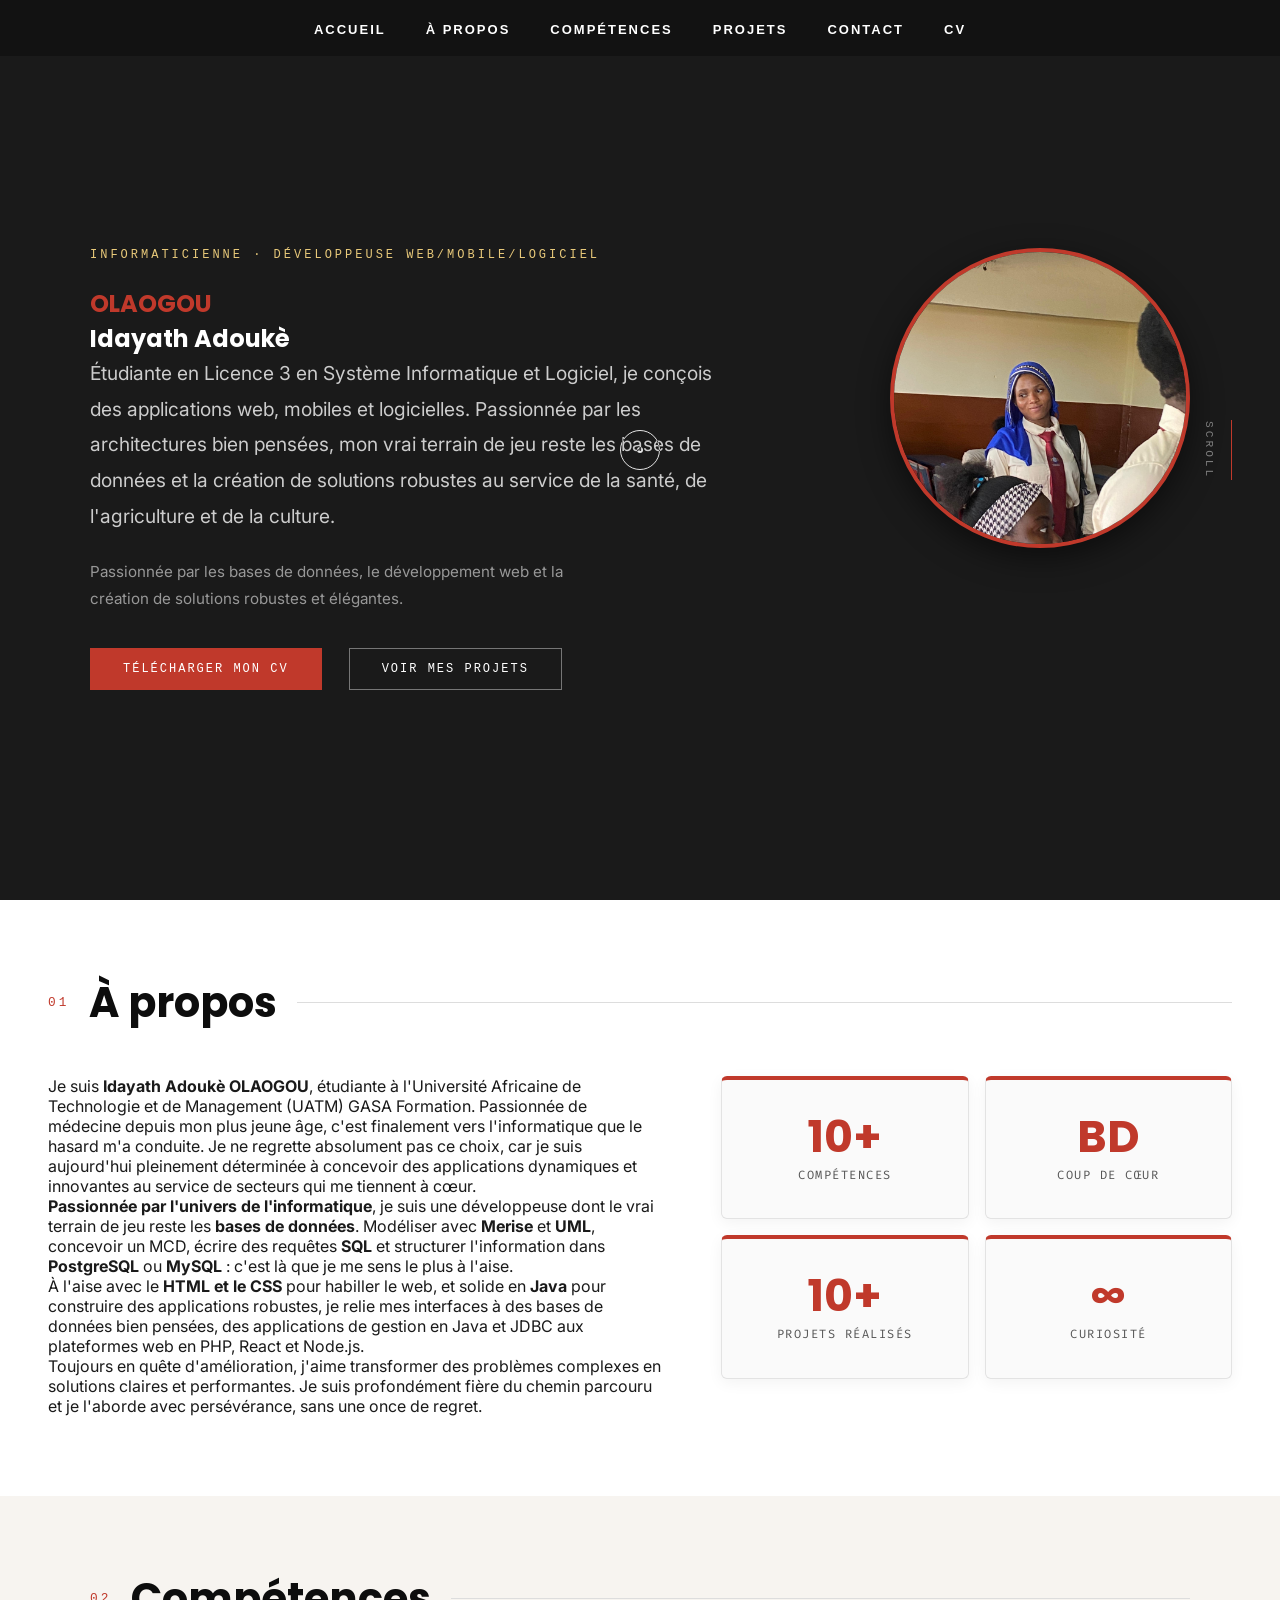
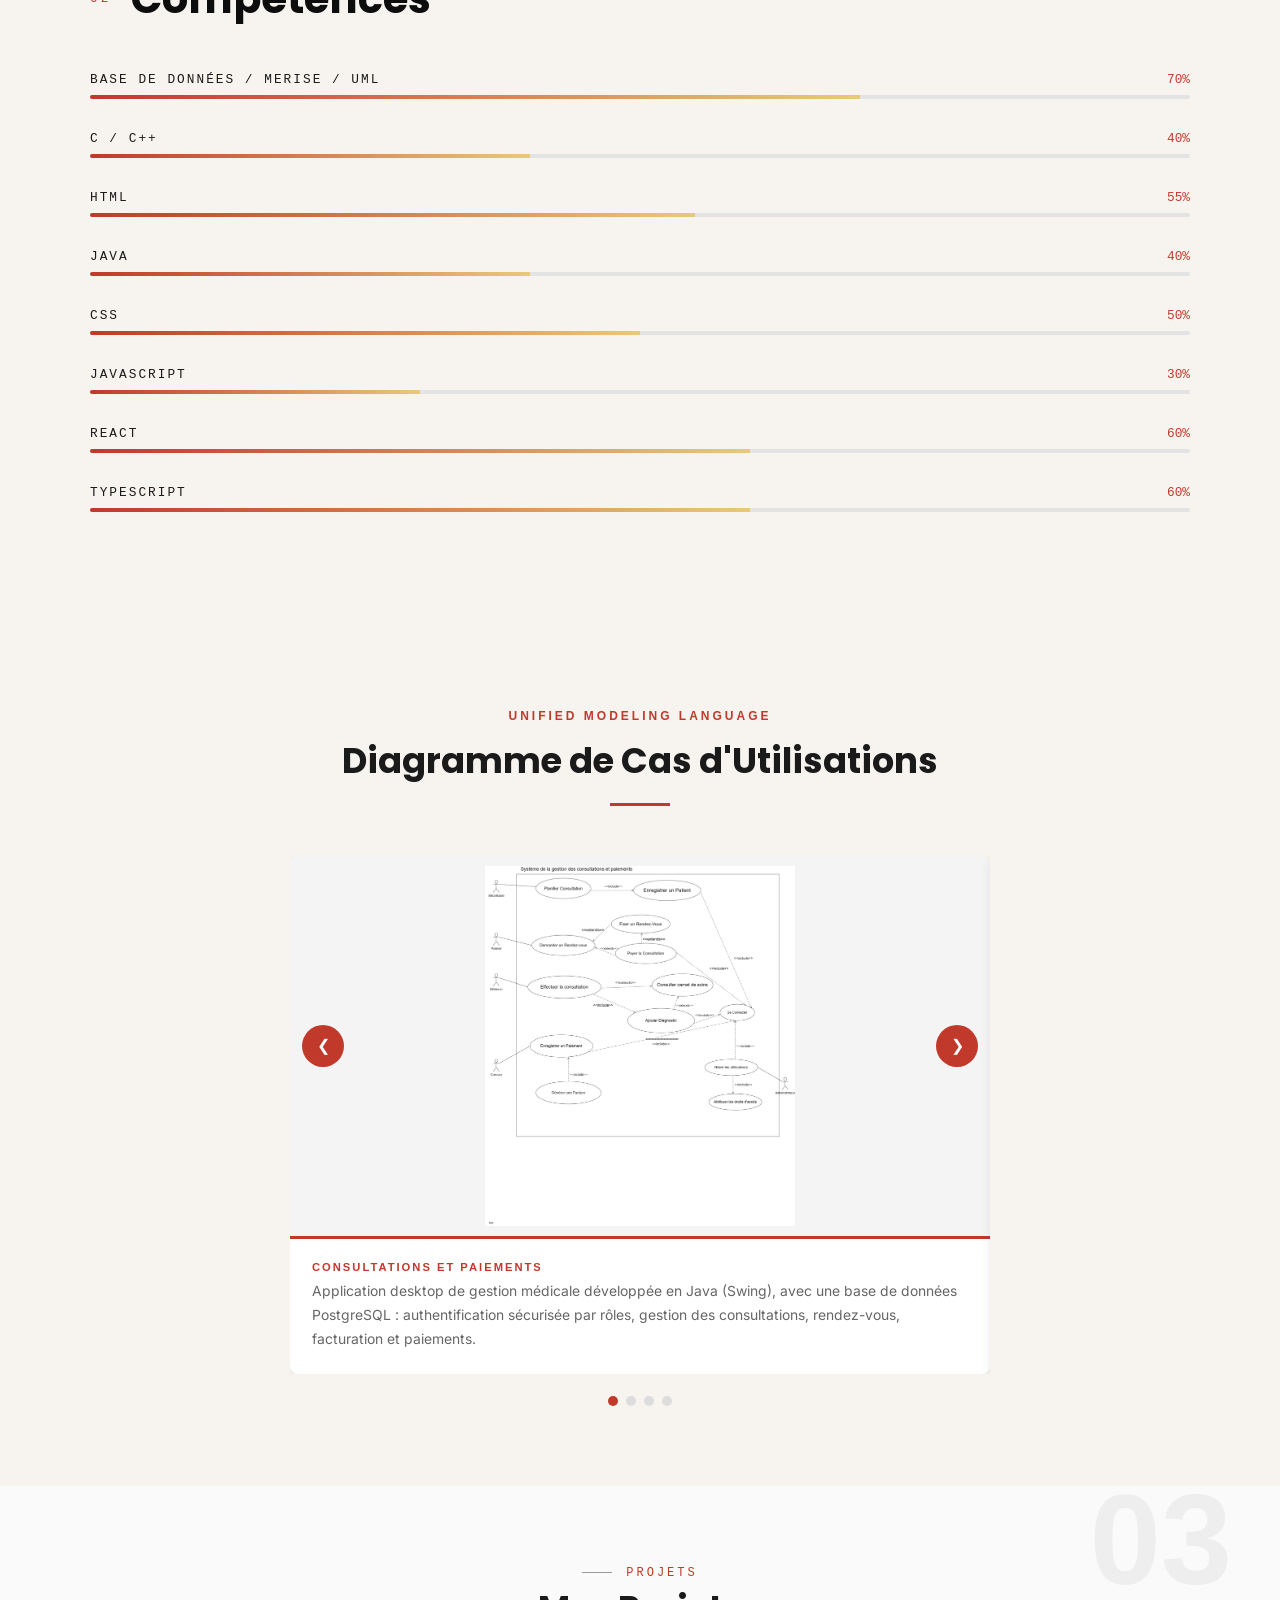
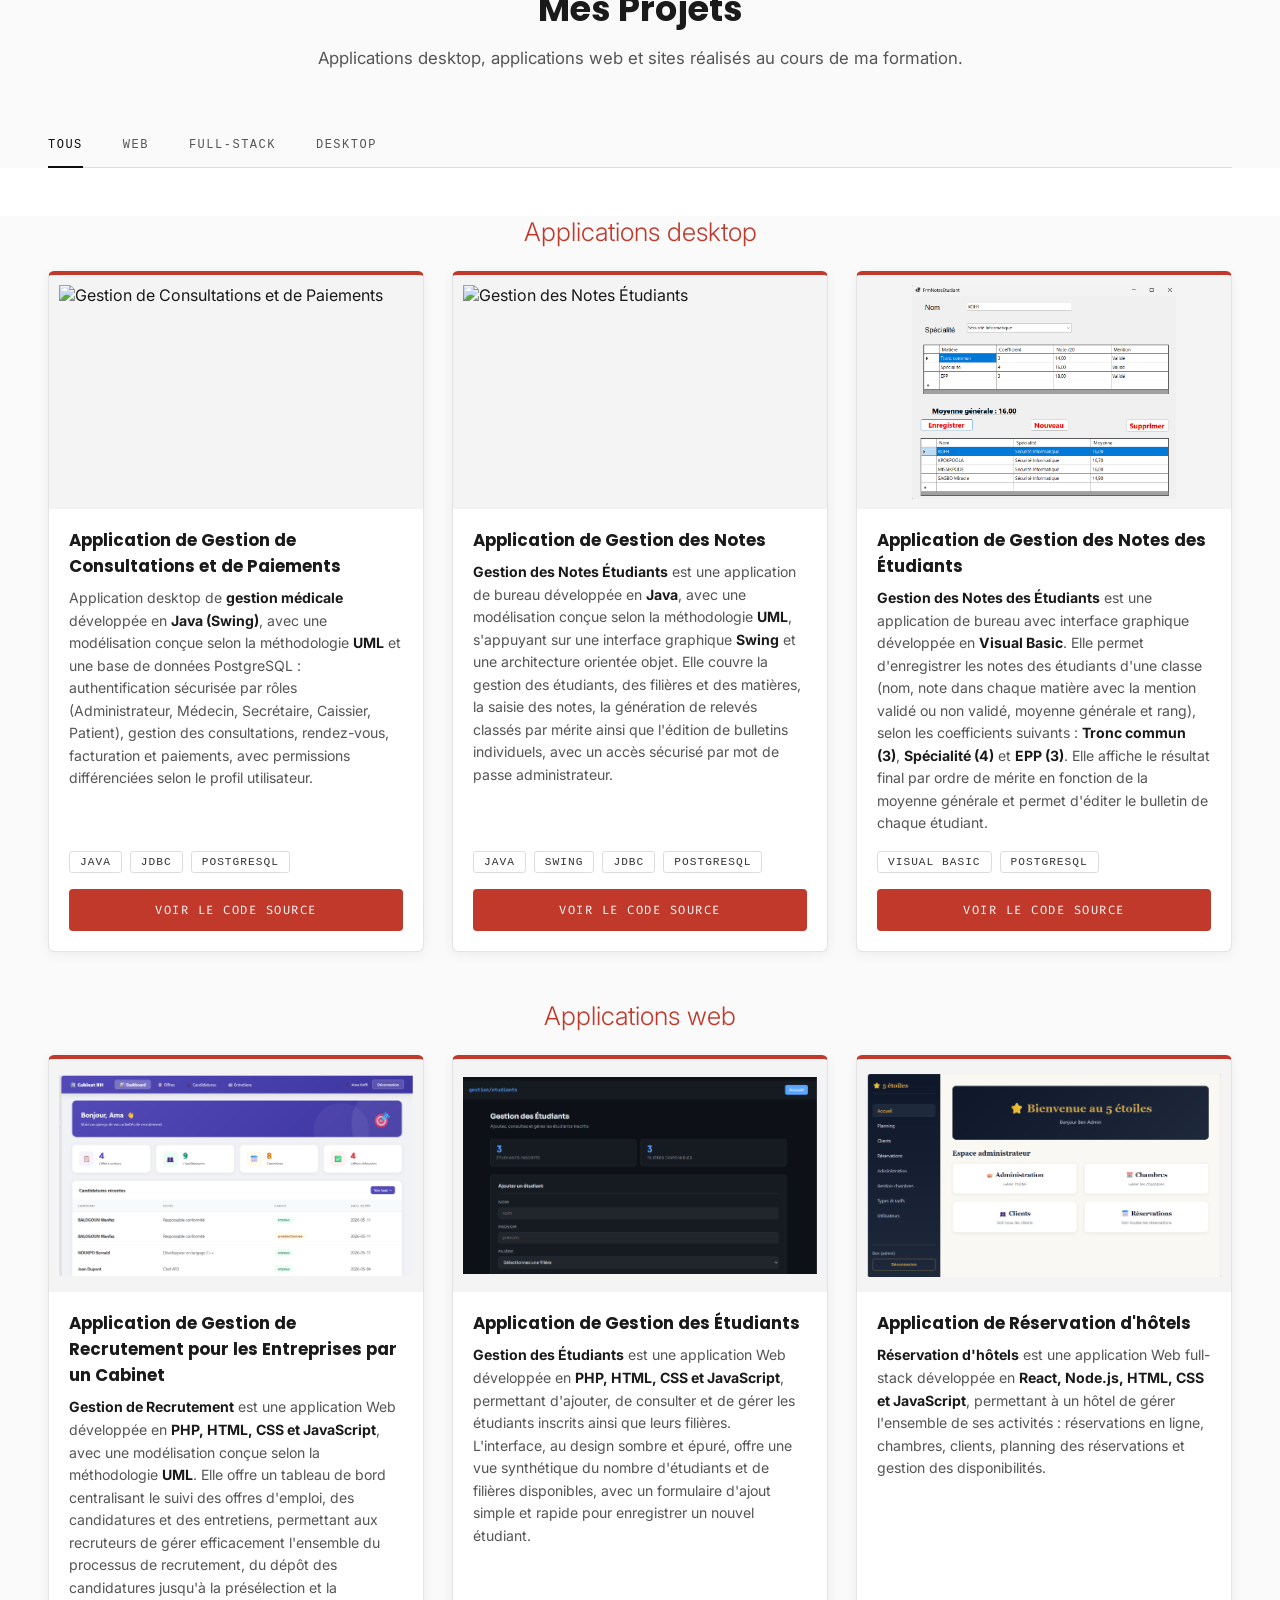
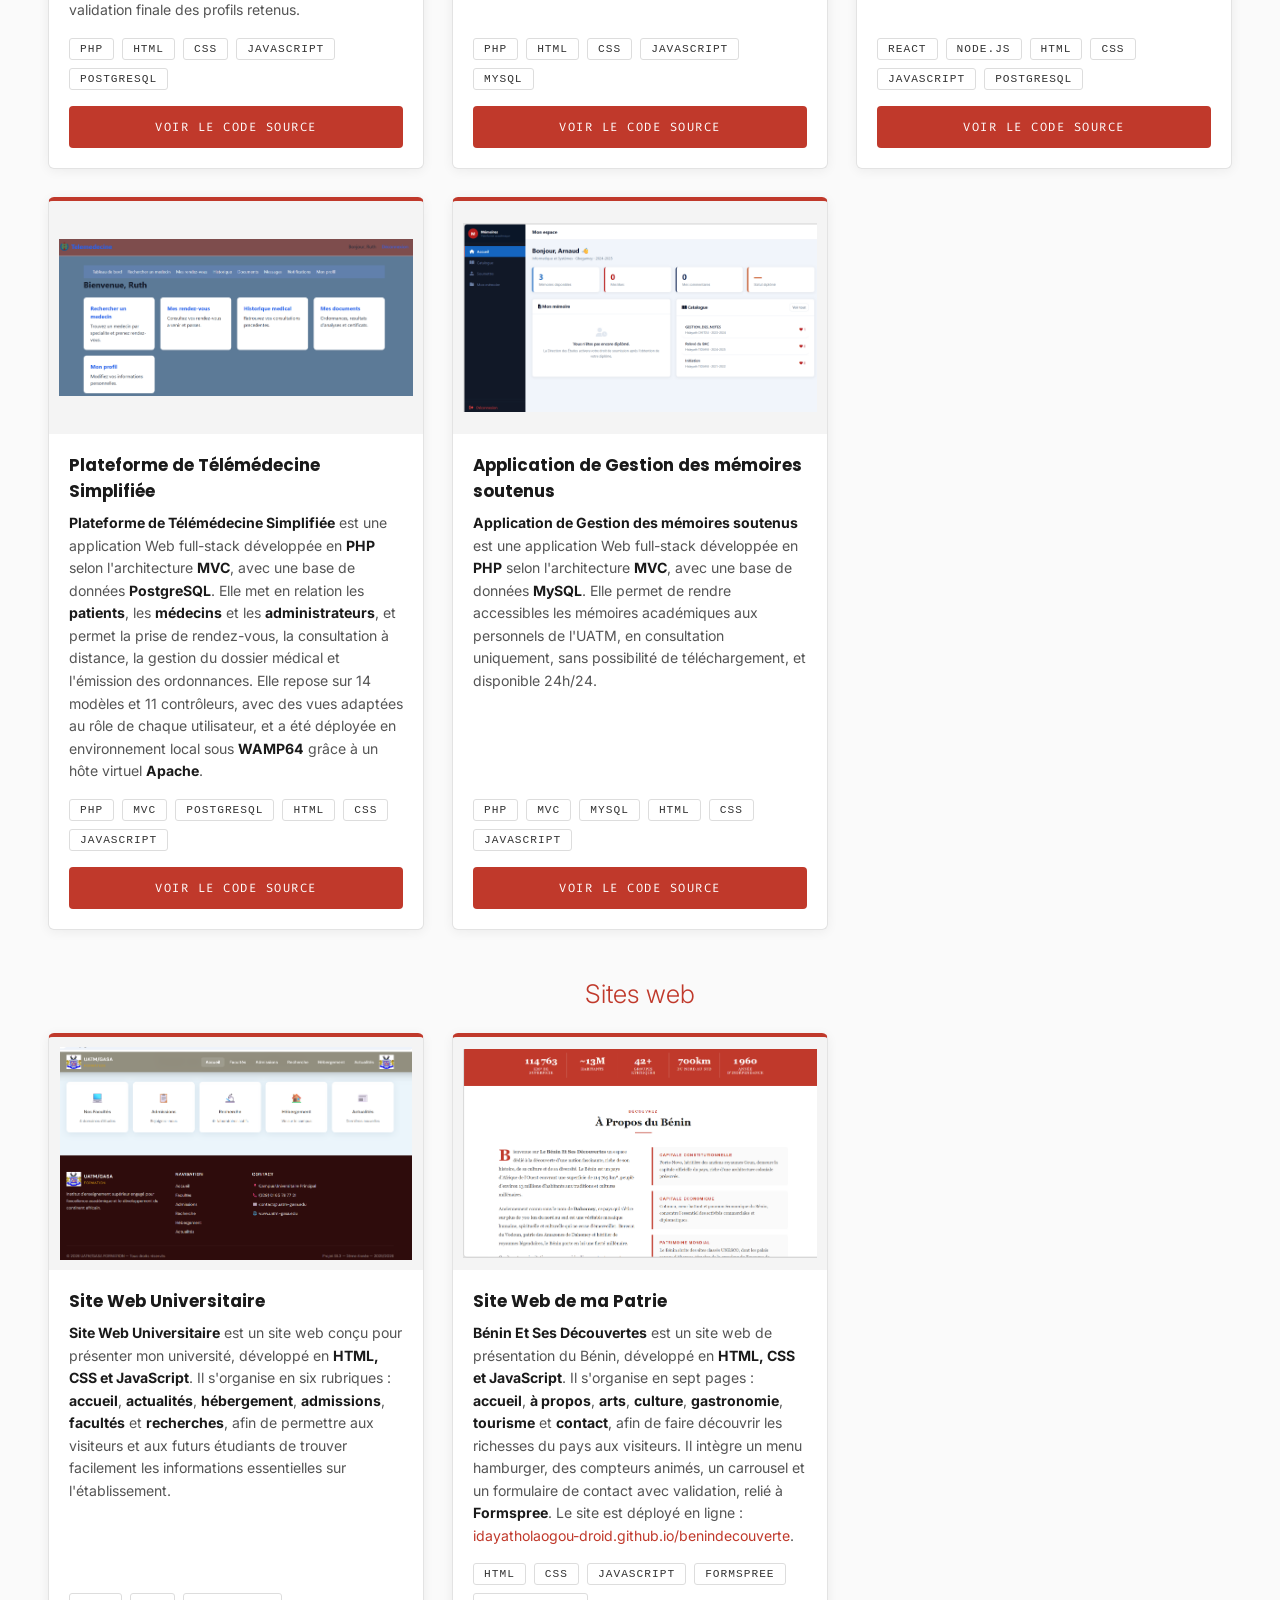
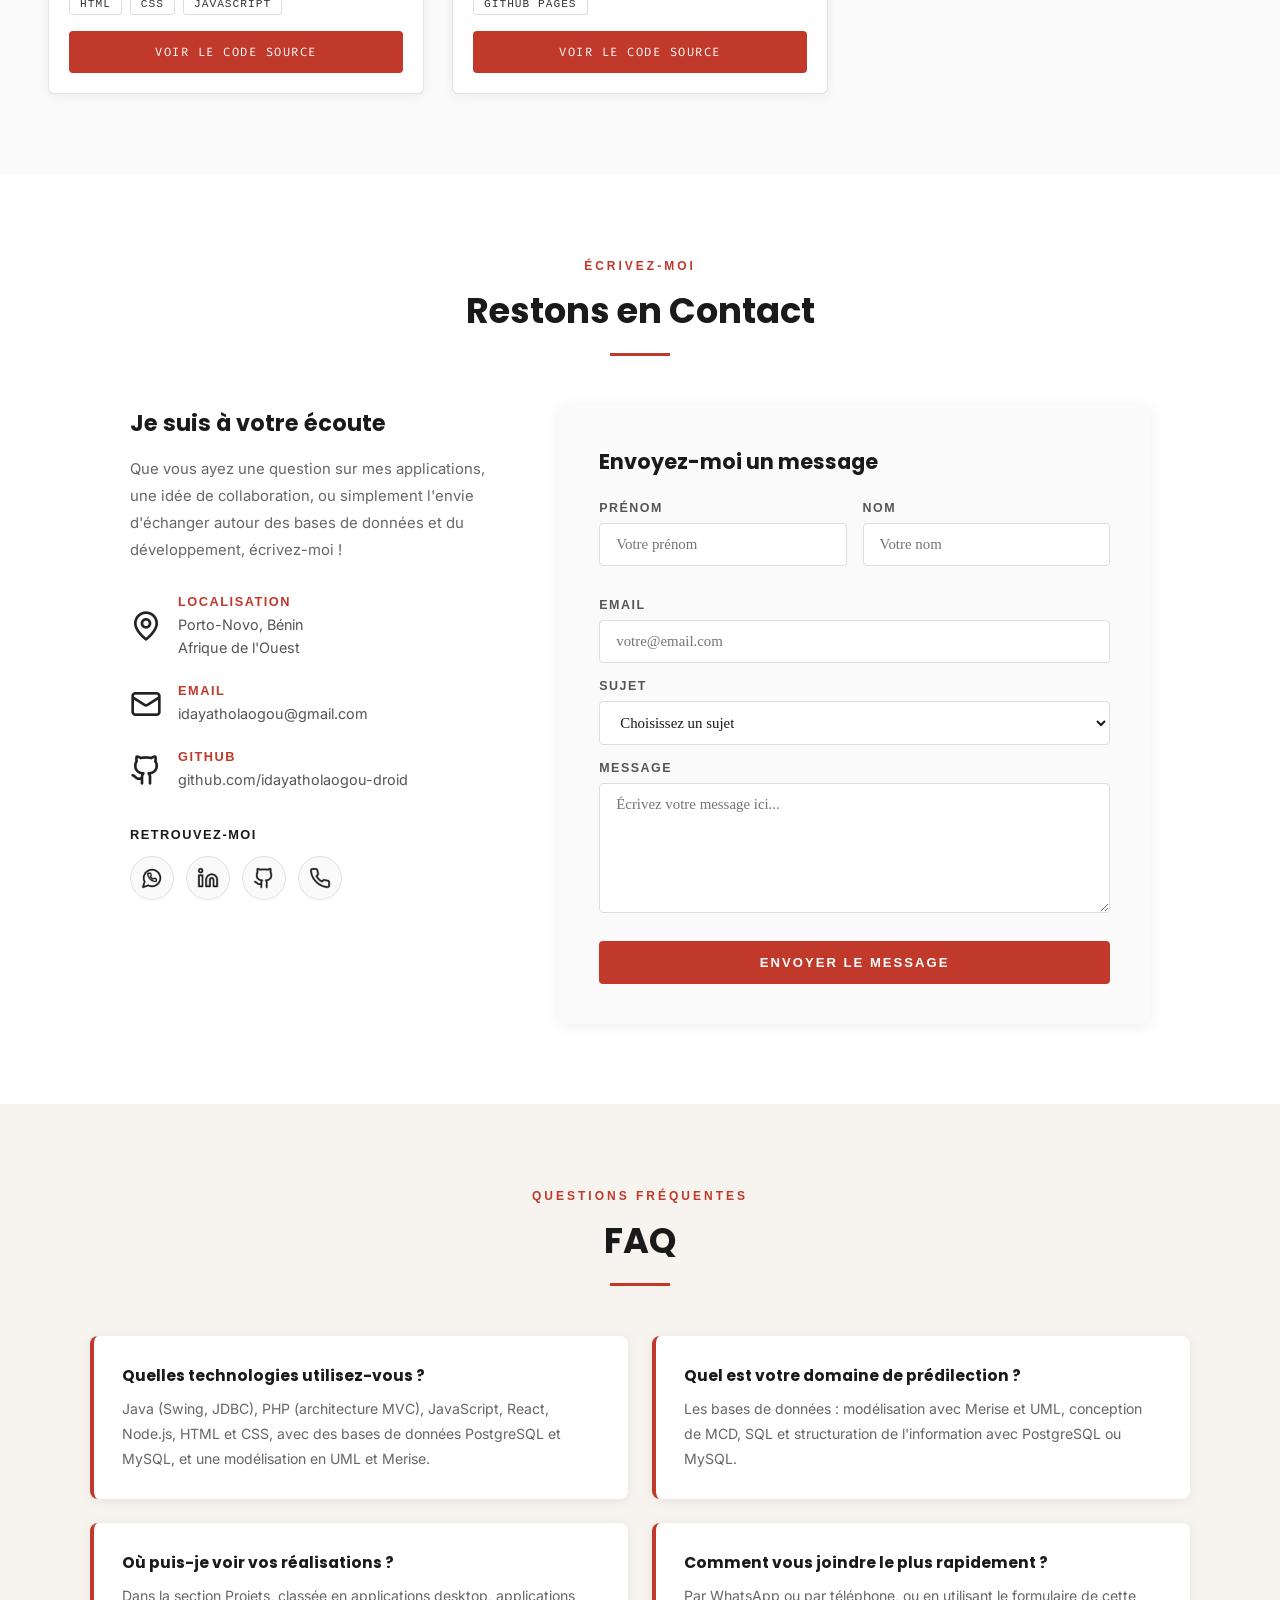
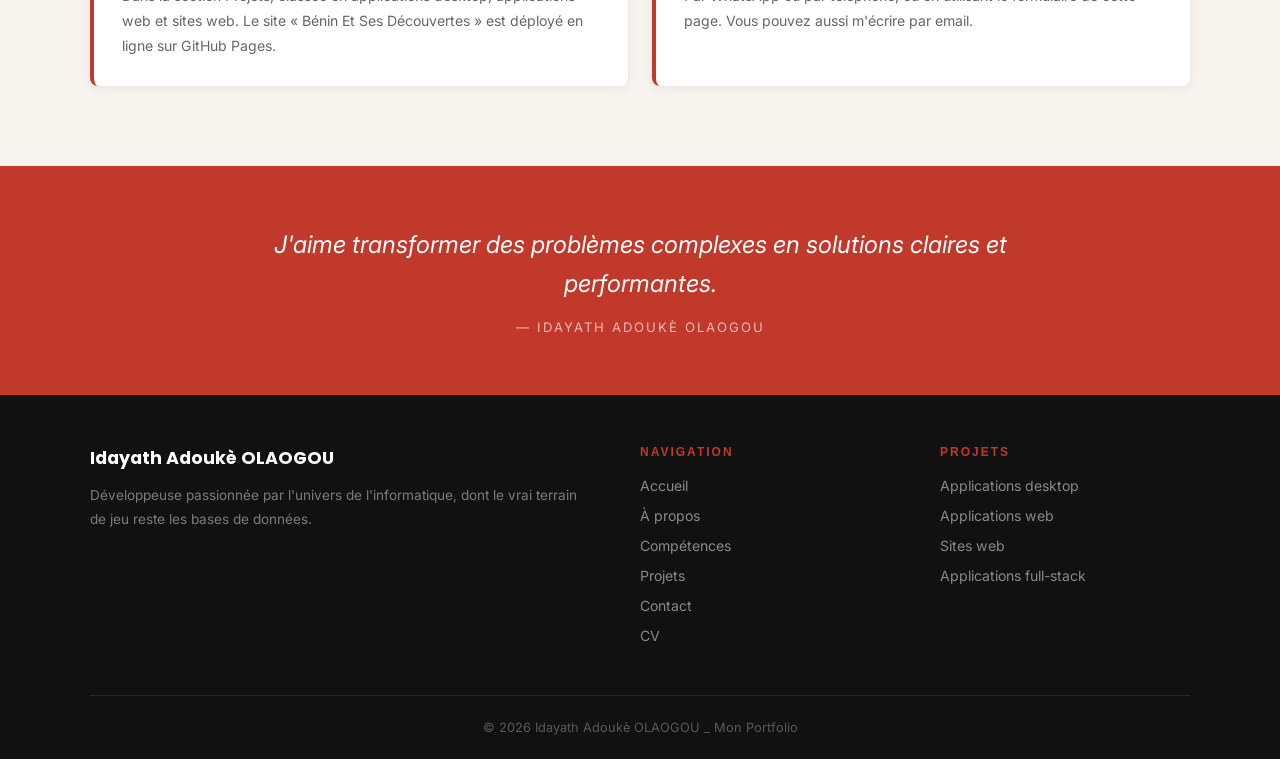
==== commit 93d4d6fb: "Restructuration du Hero avec Flexbox (texte à gauche, photo à droite),Remplacement des émojis par de" ====
--- a/index.html
+++ b/index.html
@@ -29,16 +29,21 @@
   </nav>
 
   <section class="hero" id="accueil">
-    <div class="hero-grid"></div>
     <div class="hero-content">
-      <p class="hero-tag">Informaticienne · Développeuse Web/Desktop/Full-Stack</p>
-      <h1 class="hero-name"><span>OLAOGOU</span><br>Idayath Adoukè</h1>
-      <img class="hero-photo" src="images/idayath.jpg" alt="Idayath Adoukè OLAOGOU">
-      <p class="hero-intro">Étudiante en Licence 3 en Système Informatique et Logiciel, je conçois des applications web, mobiles et logicielles. Passionnée par les
-       architectures bien pensées, mon vrai terrain de jeu reste les bases de données et la création de solutions robustes au service de la santé, de l'agriculture et de la culture.</p>
-      <p class="hero-subtitle">Passionnée par les bases de données, le développement web et la création de solutions robustes et élégantes.</p>
-      <a href="CV/Idayath Adoukè OLAOGOU CV.pdf" class="hero-cta" download>Télécharger mon CV</a>
-      <a href="#projets" class="hero-cta outline">Voir mes projets</a>
+      <div class="hero-text">
+        <p class="hero-tag">Informaticienne · Développeuse Web/Mobile/Logiciel</p>
+        <h1 class="hero-name"><span>OLAOGOU</span><br>Idayath Adoukè</h1>
+        <p class="hero-intro">Étudiante en Licence 3 en Système Informatique et Logiciel, je conçois des applications web, mobiles et logicielles. Passionnée par les architectures bien pensées, mon vrai terrain de jeu reste les bases de données et la création de solutions robustes au service de la santé, de l'agriculture et de la culture.</p>
+        <p class="hero-subtitle">Passionnée par les bases de données, le développement web et la création de solutions robustes et élégantes.</p>
+        <div class="hero-buttons">
+          <a href="CV/Idayath Adoukè OLAOGOU CV.pdf" class="hero-cta" download>Télécharger mon CV</a>
+          <a href="#projets" class="hero-cta outline">Voir mes projets</a>
+        </div>
+      </div>
+      <div class="hero-image-wrapper">
+        <img class="hero-photo" src="images/idayath.jpg" alt="Idayath Adoukè OLAOGOU">
+      </div>
+
     </div>
     <div class="hero-line">Scroll</div>
   </section>
@@ -256,7 +261,7 @@
         <p>Que vous ayez une question sur mes applications, une idée de collaboration, ou simplement l'envie d'échanger autour des bases de données et du développement, écrivez-moi !</p>
 
         <div class="info-item">
-          <div class="info-icon">📍</div>
+          <img src="images/icônes/localisation.png" alt="Localisation" width="56" height="56">
           <div class="info-text">
             <h4>Localisation</h4>
             <p>Porto-Novo, Bénin<br>Afrique de l'Ouest</p>
@@ -264,7 +269,7 @@
         </div>
 
         <div class="info-item">
-          <div class="info-icon">✉️</div>
+          <img src="images/icônes/email.png" alt="Email" width="56" height="56">
           <div class="info-text">
             <h4>Email</h4>
             <p><a href="mailto:idayatholaogou@gmail.com">idayatholaogou@gmail.com</a></p>
@@ -272,7 +277,7 @@
         </div>
 
         <div class="info-item">
-          <div class="info-icon">💻</div>
+          <img src="images/icônes/github.png" alt="GitHub" width="56" height="56">
           <div class="info-text">
             <h4>GitHub</h4>
             <p><a href="https://github.com/idayatholaogou-droid" target="_blank" rel="noopener">github.com/idayatholaogou-droid</a></p>
@@ -282,17 +287,25 @@
         <div class="reseaux">
           <h4>Retrouvez-moi</h4>
           <div class="reseaux-icons">
-            <a href="https://wa.me/2290147932283" class="reseau-btn" target="_blank" rel="noopener" title="WhatsApp">📱</a>
-            <a href="https://www.linkedin.com/in/IdayathOlaogou" class="reseau-btn" target="_blank" rel="noopener" title="LinkedIn">💼</a>
-            <a href="https://github.com/idayatholaogou-droid" class="reseau-btn" target="_blank" rel="noopener" title="GitHub">💻</a>
-            <a href="tel:+2290146898851" class="reseau-btn" title="Numéro de téléphone">📞</a>
+            <a href="https://wa.me/2290147932283" class="reseau-btn" target="_blank" rel="noopener" title="WhatsApp">
+              <img src="images/icônes/whatsapp.png" alt="WhatsApp" width="56" height="56">
+            </a>
+            <a href="https://www.linkedin.com/in/IdayathOlaogou" class="reseau-btn" target="_blank" rel="noopener" title="LinkedIn">
+              <img src="images/icônes/linkedin.png" alt="LinkedIn" width="56" height="56">
+            </a>
+            <a href="https://github.com/idayatholaogou-droid" class="reseau-btn" target="_blank" rel="noopener" title="GitHub">
+              <img src="images/icônes/github.png" alt="GitHub" width="56" height="56">
+            </a>
+            <a href="tel:+2290146898851" class="reseau-btn" title="Numéro de téléphone">
+              <img src="images/icônes/telephone.png" alt="Téléphone" width="56" height="56">
+            </a>
           </div>
         </div>
       </div>
 
       <div class="contact-form">
         <h3>Envoyez-moi un message</h3>
-        <form action="https://formspree.io/f/xzdlzwea" method="POST">
+        <form action="https://formspree.io/f/xvkkdbel" method="POST">
           <div class="form-row">
             <div class="form-group">
               <label for="prenom">Prénom</label>
--- a/style.css
+++ b/style.css
@@ -221,7 +221,39 @@
 .hero-content {
     position: relative;
     z-index: 1;
-    max-width: 760px;
+    width: 100%;
+    max-width: 1100px; 
+    margin: 0 auto; 
+    display: flex; 
+    justify-content: space-between; 
+    gap: 50px; 
+}
+
+.hero-text {
+    flex: 1; 
+    max-width: 650px;
+}
+
+.hero-image-wrapper {
+    flex-shrink: 0; 
+    position: relative;
+}
+
+.hero-photo {
+    display: block;
+    width: 300px; 
+    height: 300px;
+    border-radius: 100%;
+    object-fit: cover;
+    border: 4px solid var(--accent);
+    box-shadow: 0 10px 30px rgba(0,0,0,0.5); 
+}
+
+.hero-buttons {
+    display: flex;
+    gap: 15px;
+    flex-wrap: wrap;
+    margin-top: 2rem;
 }
 .hero-tag {
     font-family: 'Courier New', monospace;
@@ -237,15 +269,7 @@
     font-family: var(--font-title);
 }
 .hero-name span { color: var(--accent); }
-.hero-photo {
-    display: block;
-    width: 150px;
-    height: 150px;
-    border-radius: 50%;
-    object-fit: cover;
-    border: 3px solid var(--accent);
-    margin-bottom: 1.5rem;
-}
+
 .hero-intro {
     font-size: 1.2rem; 
     line-height: 1.85;
@@ -733,21 +757,19 @@
 }
 .info-item {
     display: flex;
-    align-items: flex-start;
+    align-items: center; 
     gap: 16px;
     margin-bottom: 24px;
 }
-.info-icon {
-    width: 44px;
-    height: 44px;
-    background: #c0392b;
-    border-radius: 50%;
-    display: flex;
-    align-items: center;
-    justify-content: center;
-    font-size: 1.1rem;
-    flex-shrink: 0;
-}
+
+.info-item img {
+    width: 32px !important; 
+    height: 32px !important;
+    object-fit: contain;
+    flex-shrink: 0; 
+}
+
+.info-icon { display: none; } 
 .info-text h4 {
     font-size: 0.8rem;
     font-family: Arial, sans-serif;
@@ -776,21 +798,32 @@
 }
 .reseaux-icons { display: flex; gap: 12px; }
 .reseau-btn {
-    width: 40px;
-    height: 40px;
+    width: 44px; 
+    height: 44px;
     background: #fafafa;
     border: 1px solid #e0e0e0;
     border-radius: 50%;
     display: flex;
     align-items: center;
     justify-content: center;
-    font-size: 1.1rem;
     text-decoration: none;
-    transition: background 0.3s, border-color 0.3s;
-}
+    transition: background 0.3s, border-color 0.3s, transform 0.3s;
+}
+
+.reseau-btn img {
+    width: 22px !important; 
+    height: 22px !important;
+    object-fit: contain;
+    transition: transform 0.3s ease;
+}
+
 .reseau-btn:hover {
-    background: #c0392b;
-    border-color: #c0392b;
+    background: #241d1d; 
+    border-color: var(--accent);
+}
+
+.reseau-btn:hover img {
+    transform: scale(1.15);
 }
 
 .contact-form {
